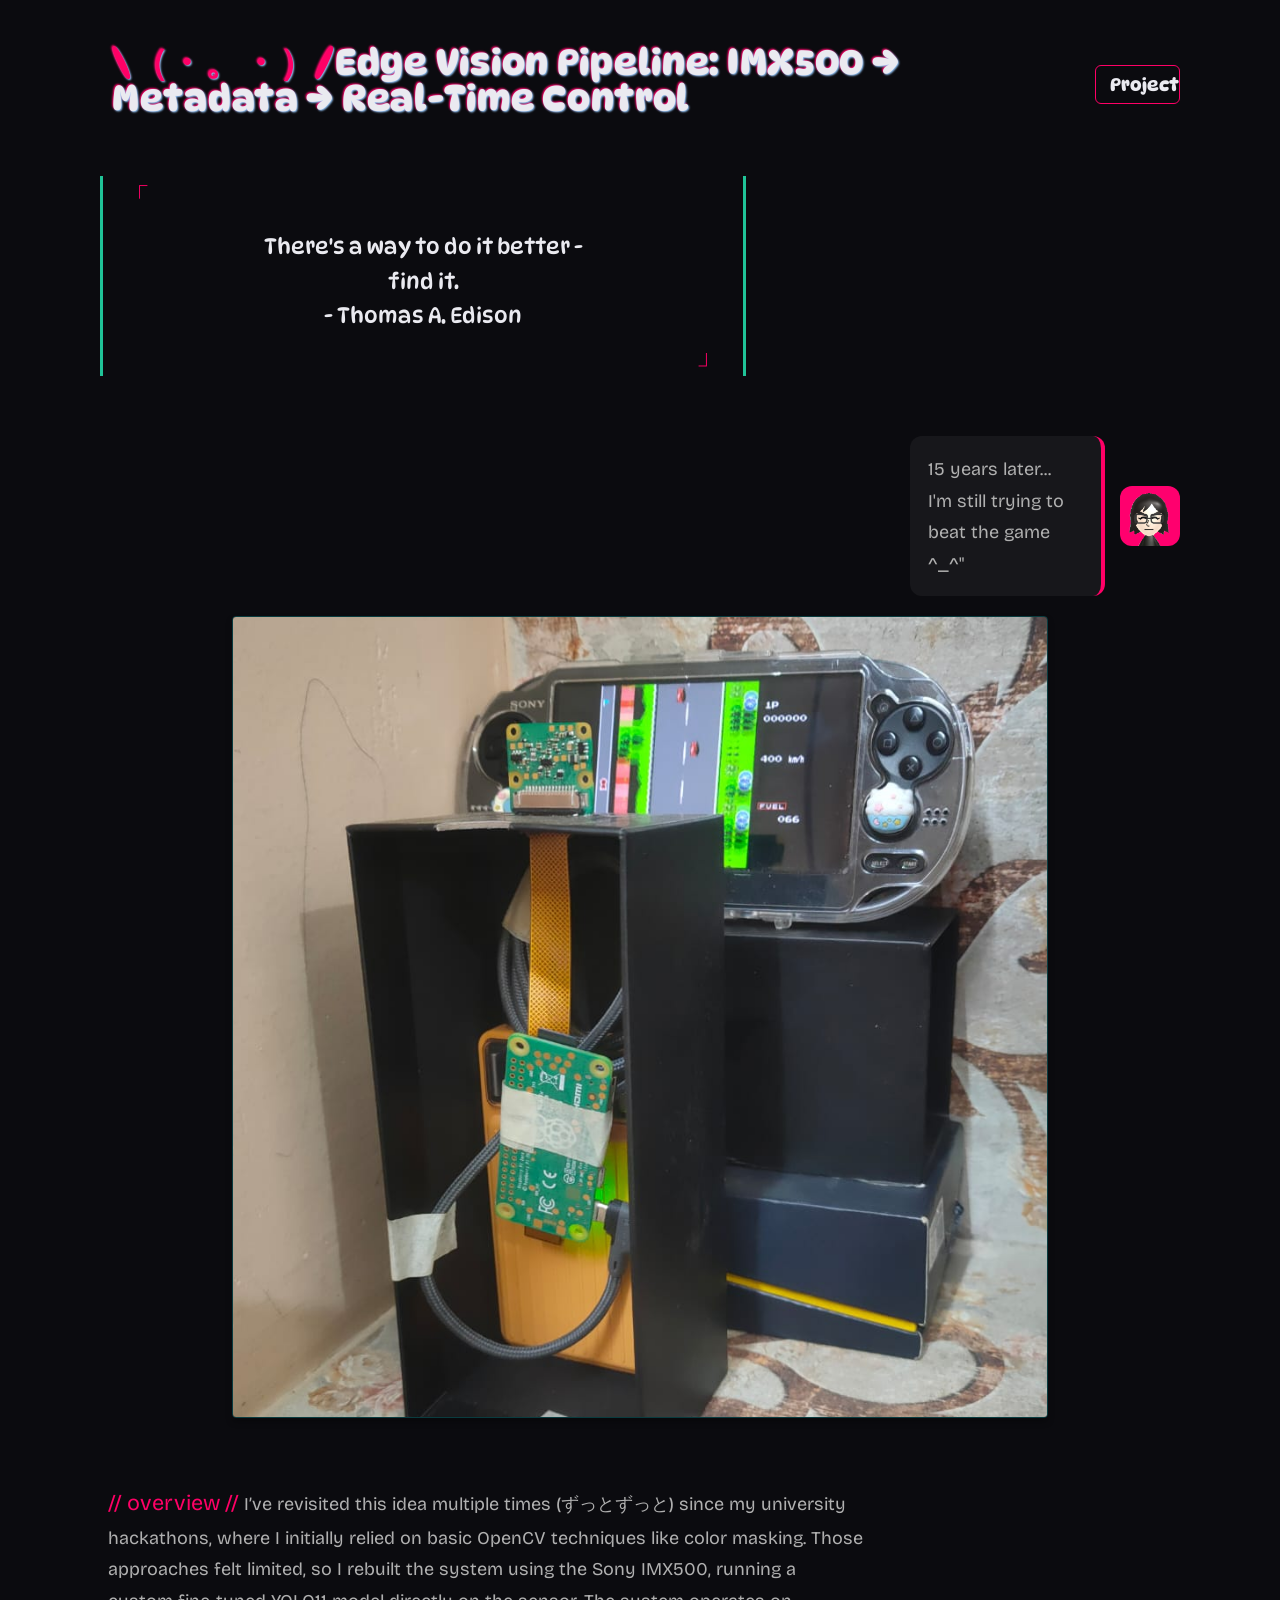
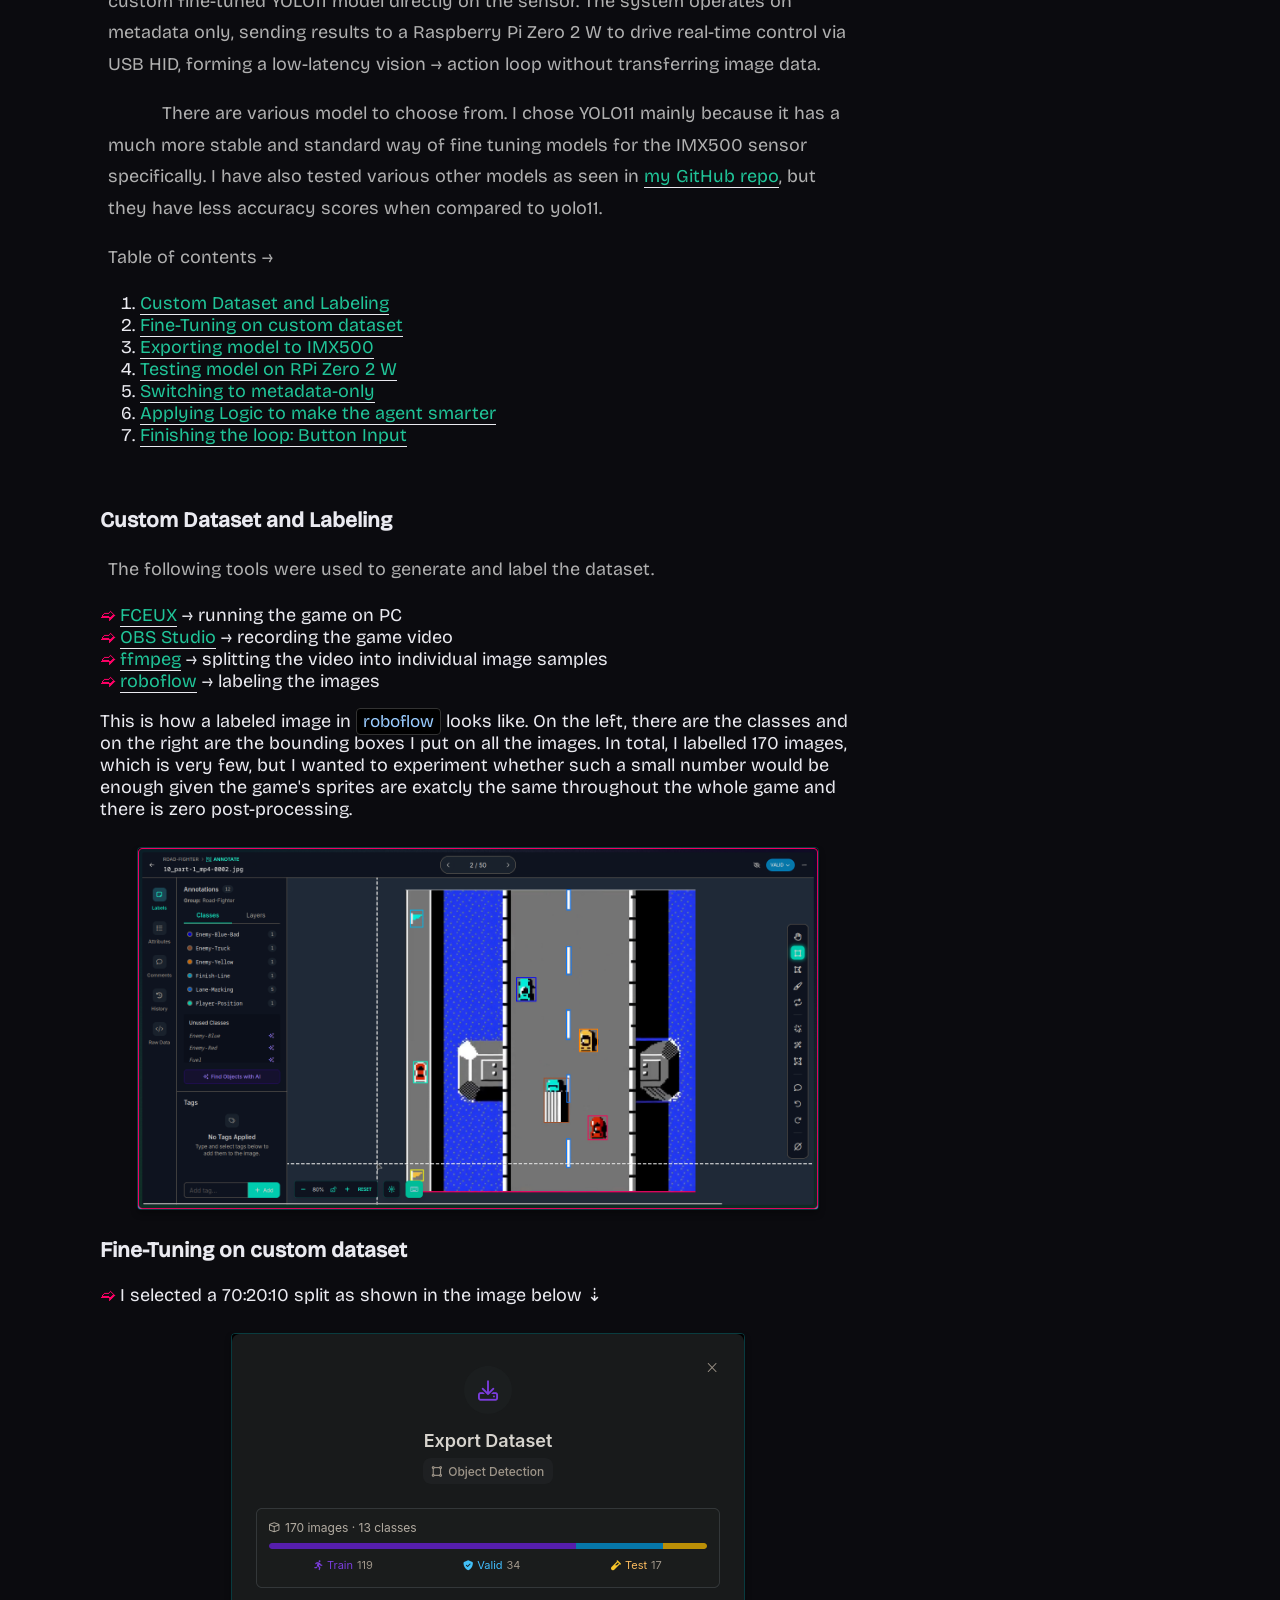
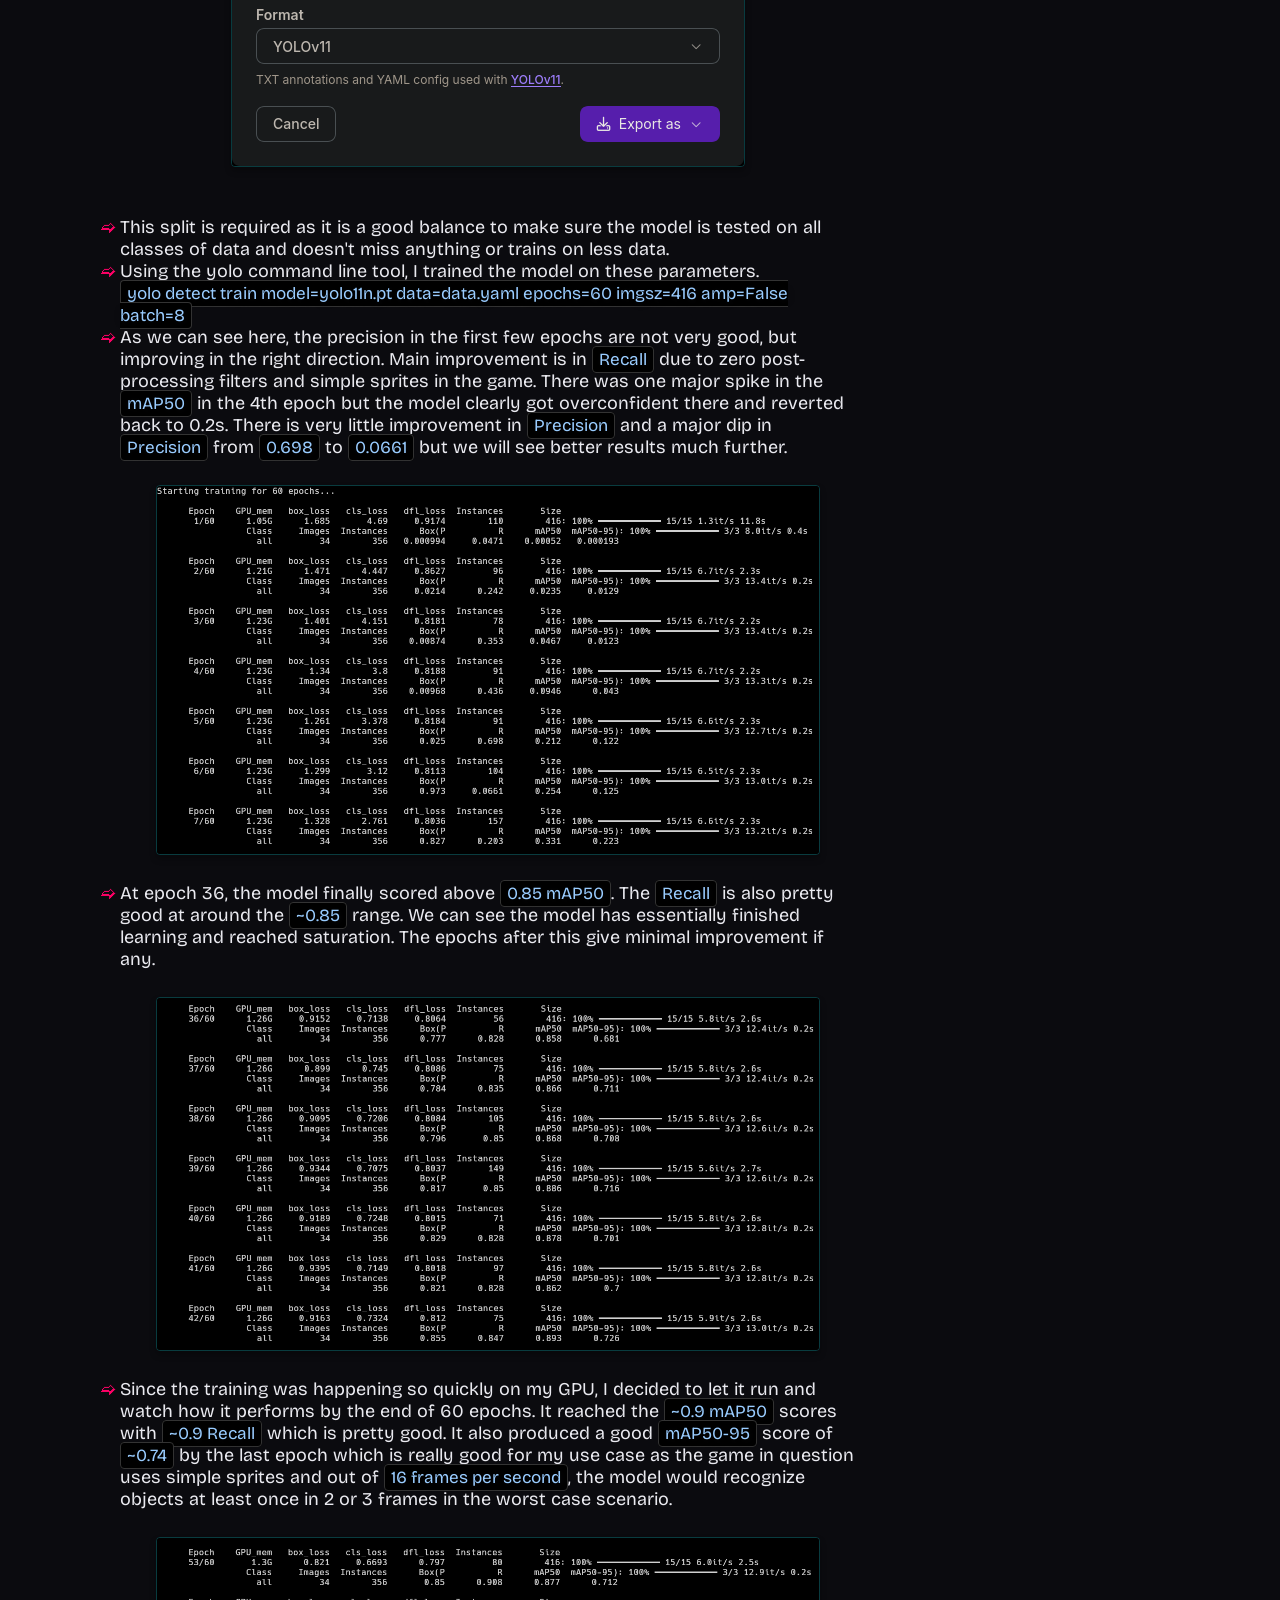
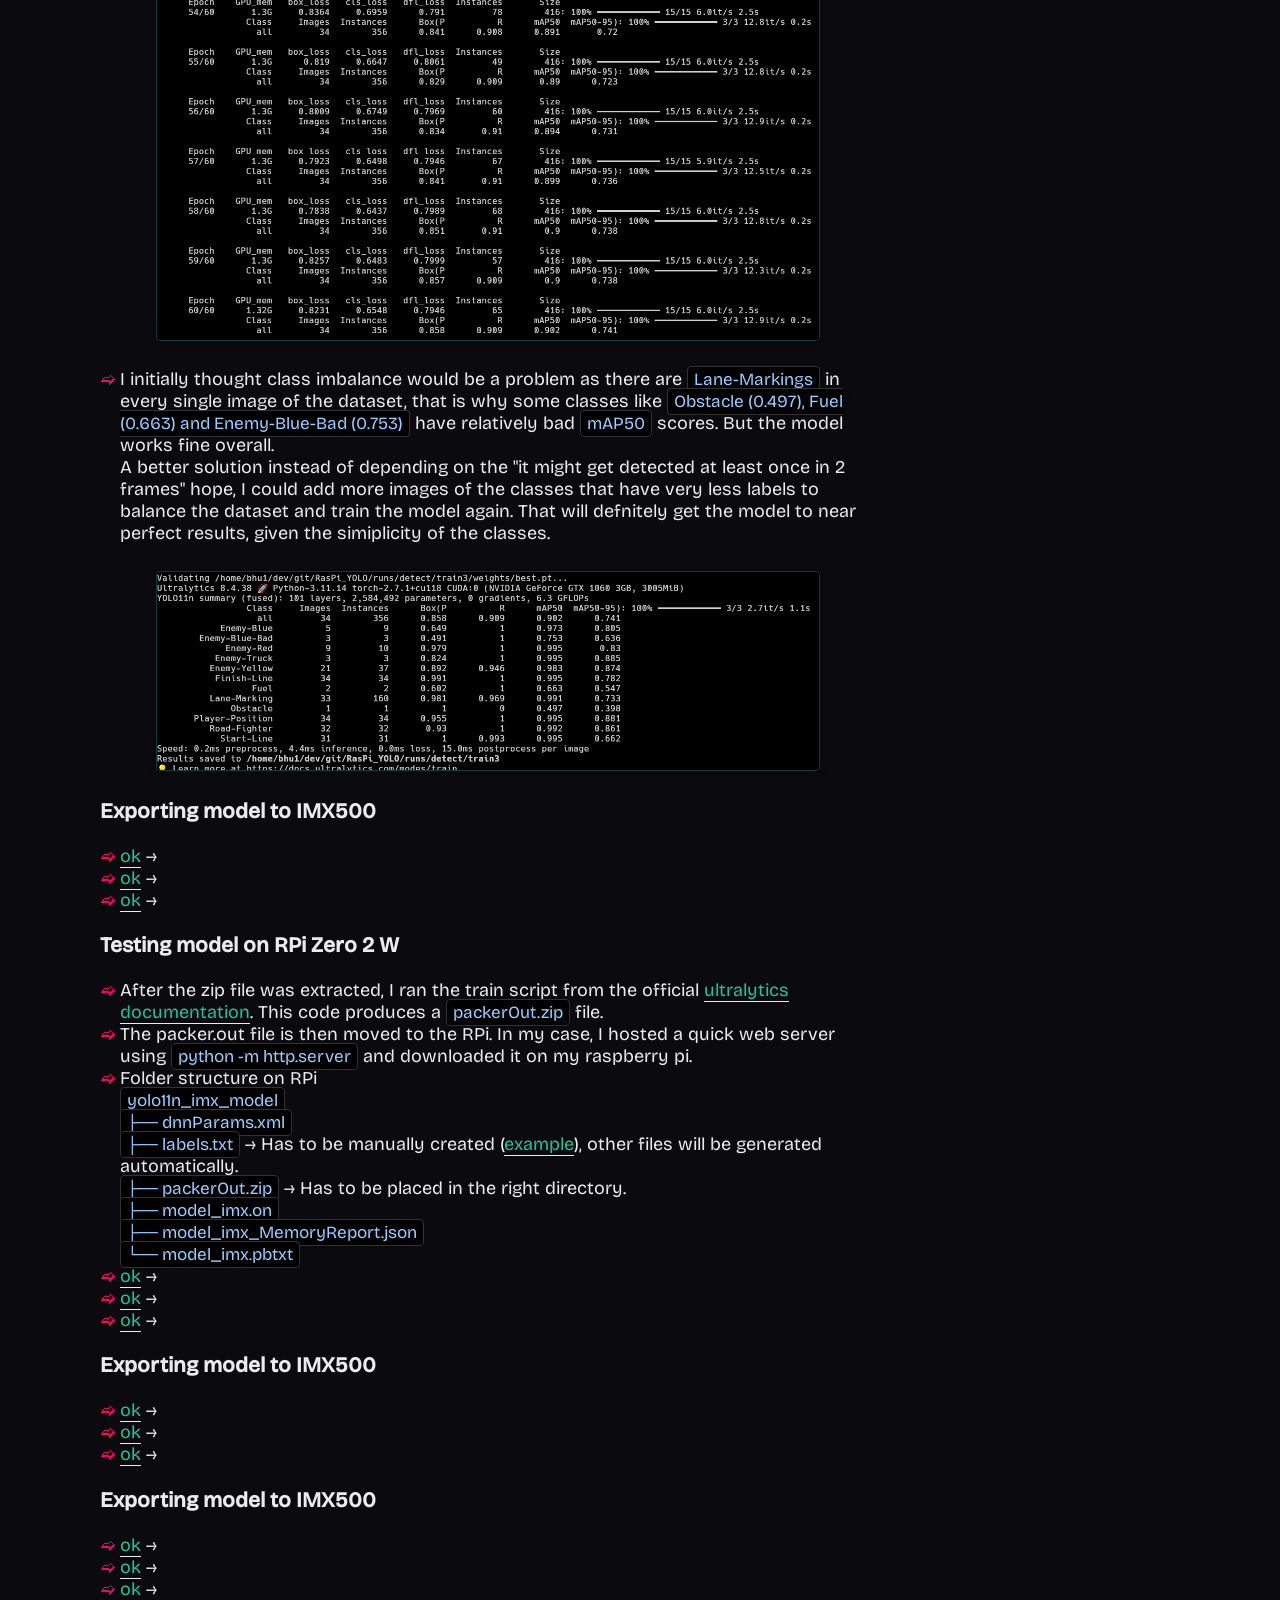
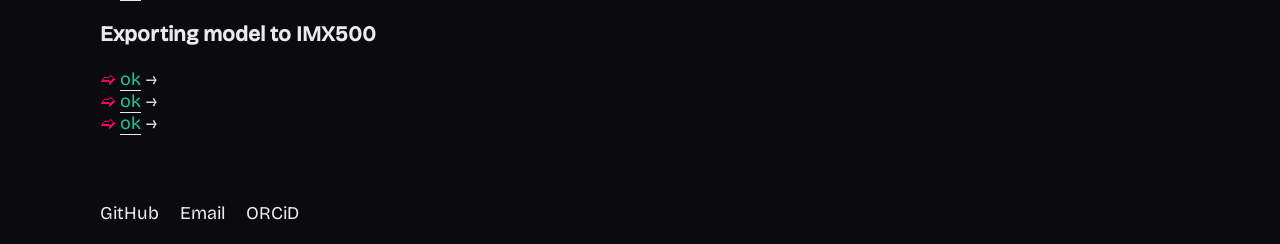
==== projects/edge_vision_pipeline_imx500_metadata_real_time_control/index.html @ d518f31d "worked on imx500 project documentation, will finish tomorrow" ====
<!DOCTYPE html>
<html lang="en">
<head>
  <meta charset="UTF-8">
  <title>bhu1</title>
  <meta name="viewport" content="width=device-width, initial-scale=1.0">

  <link rel="stylesheet" href="../../assets/styles/styles.css">
  <link rel="icon" href="../../favicon.ico">
</head>

<body>

  <div class="container">
    <div class="liquid-overlay"></div>
    <div class="top-bar">
      <h1 class="main-heading">Edge Vision Pipeline: IMX500 → Metadata → Real-Time Control</h1>
      <a href="../../projects.html" class="projects-btn back-btn">Projects</a>
    </div>

    <div class="project-intro">
      <blockquote class="haiku">
        There's a way to do it better -<br>
        find it.<br>
        - Thomas A. Edison
      </blockquote>
    </div>
    <div class="mii-chat"><img src="../../assets/images/avatar/mii-red-bg.png" class="chat-avatar" alt="Mii Chat"><div class="chat-bubble"><p>15 years later...<br>I'm still trying to beat the game ^_^"</p></div></div>
    <img class="doc" src="./1.png" alt="Edge Vision Pipeline: IMX500 → Metadata → Real-Time Control" class="project-image">
    <br>
    <p class="quick-summary">I’ve revisited this idea multiple times (ずっとずっと) since my university hackathons, where I initially relied on basic OpenCV techniques like color masking. Those approaches felt limited, so I rebuilt the system using the Sony IMX500, running a custom fine-tuned YOLO11 model directly on the sensor. The system operates on metadata only, sending results to a Raspberry Pi Zero 2 W to drive real-time control via USB HID, forming a low-latency vision → action loop without transferring image data.</p>
    <div class="project-details">
      <p>There are various model to choose from. I chose YOLO11 mainly because it has a much more stable and standard way of fine tuning models for the IMX500 sensor specifically. I have also tested various other models as seen in <a class="links2" href="https://github.com/bhu1-103/imx-500/blob/main/README.md">my GitHub repo</a>, but they have less accuracy scores when compared to yolo11.</p>
      <p>Table of contents →</p>
      <ol>
        <li><a class="links2" href="#section01">Custom Dataset and Labeling</a></li>
        <li><a class="links2" href="#section02">Fine-Tuning on custom dataset</a></li>
        <li><a class="links2" href="#section03">Exporting model to IMX500</a></li>
        <li><a class="links2" href="#section04">Testing model on RPi Zero 2 W</a></li>
        <li><a class="links2" href="#section05">Switching to metadata-only</a></li>
        <li><a class="links2" href="#section06">Applying Logic to make the agent smarter</a></li>
        <li><a class="links2" href="#section07">Finishing the loop: Button Input</a></li>
      </ol>
    <br>
    <section id="section01">
      <h3>Custom Dataset and Labeling</h3>
      <p>The following tools were used to generate and label the dataset.</p>
      <ul>
        <li><a class="links2" href="https://fceux.com/web/home.html">FCEUX</a> → running the game on PC</li>
        <li><a class="links2" href="https://github.com/obsproject/obs-studio">OBS Studio</a> → recording the game video</li>
        <li><a class="links2" href="https://ffmpeg.org">ffmpeg</a> → splitting the video into individual image samples</li>
        <li><a class="links2" href="https://app.roboflow.com/">roboflow</a> → labeling the images</li>
      </ul>
      This is how a labeled image in <code>roboflow</code> looks like. On the left, there are the classes and on the right are the bounding boxes I put on all the images. In total, I labelled 170 images, which is very few, but I wanted to experiment whether such a small number would be enough given the game's sprites are exatcly the same throughout the whole game and there is zero post-processing.
      <img class="doc" src="./7.png">
    </section>

    <section id="section02">
      <h3>Fine-Tuning on custom dataset</h3>
      <ul>
        <li>I selected a 70:20:10 split as shown in the image below ⇣<br>
          <img class="doc" src="./2.png"><br></li>
        <li>This split is required as it is a good balance to make sure the model is tested on all classes of data and doesn't miss anything or trains on less data.</li>
        <li>Using the yolo command line tool, I trained the model on these parameters.<br>
          <code>yolo detect train model=yolo11n.pt data=data.yaml epochs=60 imgsz=416 amp=False batch=8</code></li>
        <li>As we can see here, the precision in the first few epochs are not very good, but improving in the right direction. Main improvement is in <code>Recall</code> due to zero post-processing filters and simple sprites in the game. There was one major spike in the <code>mAP50</code> in the 4th epoch but the model clearly got overconfident there and reverted back to 0.2s. There is very little improvement in <code>Precision</code> and a major dip in <code>Precision</code> from <code>0.698</code> to <code>0.0661</code> but we will see better results much further.
          <img class="doc" src="./3.png"></li>
        <li>At epoch 36, the model finally scored above <code>0.85 mAP50</code>. The <code>Recall</code> is also pretty good at around the <code>~0.85</code> range. We can see the model has essentially finished learning and reached saturation. The epochs after this give minimal improvement if any.
          <img class="doc" src="./4.png"></li>
        <li>Since the training was happening so quickly on my GPU, I decided to let it run and watch how it performs by the end of 60 epochs. It reached the <code>~0.9 mAP50</code> scores with <code>~0.9 Recall</code> which is pretty good. It also produced a good <code>mAP50-95</code> score of <code>~0.74</code> by the last epoch which is really good for my use case as the game in question uses simple sprites and out of <code>16 frames per second</code>, the model would recognize objects at least once in 2 or 3 frames in the worst case scenario.
          <img class="doc" src="./5.png"></li>
        <li>I initially thought class imbalance would be a problem as there are <code>Lane-Markings</code> in every single image of the dataset, that is why some classes like <code>Obstacle (0.497), Fuel (0.663) and Enemy-Blue-Bad (0.753)</code> have relatively bad <code>mAP50</code> scores. But the model works fine overall.<br>
          A better solution instead of depending on the "it might get detected at least once in 2 frames" hope, I could add more images of the classes that have very less labels to balance the dataset and train the model again. That will defnitely get the model to near perfect results, given the simiplicity of the classes.
          <img class="doc" src="./6.png"></li>
      </ul>
    </section>

    <section id="section03">
      <h3>Exporting model to IMX500</h3>
      <ul>
        <li><a class="links2" href="">ok</a> → </li>
        <li><a class="links2" href="">ok</a> → </li>
        <li><a class="links2" href="">ok</a> → </li>
      </ul>
    </section>

    <section id="section04">
      <h3>Testing model on RPi Zero 2 W</h3>
      <ul>
        <li>After the zip file was extracted, I ran the train script from the official <a class="links2" href="https://docs.ultralytics.com/integrations/sony-imx500/#usage-examples">ultralytics documentation</a>. This code produces a <code>packerOut.zip</code> file.</li>
        <li>The packer.out file is then moved to the RPi. In my case, I hosted a quick web server using <code>python -m http.server</code> and downloaded it on my raspberry pi.</li>
        <li>Folder structure on RPi<br>
          <code>yolo11n_imx_model</code><br>
          <code>├── dnnParams.xml</code><br>
          <code>├── labels.txt</code> → Has to be manually created (<a class="links2" href="https://github.com/bhu1-103/imx-500/blob/main/models/game-agent-01/yolo11n_imx_model/labels.txt">example</a>), other files will be generated automatically.<br>
          <code>├── packerOut.zip</code> → Has to be placed in the right directory.<br>
          <code>├── model_imx.on</code><br>
          <code>├── model_imx_MemoryReport.json</code><br>
          <code>└── model_imx.pbtxt</code></code><br></li>
        <li><a class="links2" href="">ok</a> → </li>
        <li><a class="links2" href="">ok</a> → </li>
        <li><a class="links2" href="">ok</a> → </li>
      </ul>
    </section>

    <section id="section05">
      <h3>Exporting model to IMX500</h3>
      <ul>
        <li><a class="links2" href="">ok</a> → </li>
        <li><a class="links2" href="">ok</a> → </li>
        <li><a class="links2" href="">ok</a> → </li>
      </ul>
    </section>

    <section id="section06">
      <h3>Exporting model to IMX500</h3>
      <ul>
        <li><a class="links2" href="">ok</a> → </li>
        <li><a class="links2" href="">ok</a> → </li>
        <li><a class="links2" href="">ok</a> → </li>
      </ul>
    </section>

    <section id="section07">
      <h3>Exporting model to IMX500</h3>
      <ul>
        <li><a class="links2" href="">ok</a> → </li>
        <li><a class="links2" href="">ok</a> → </li>
        <li><a class="links2" href="">ok</a> → </li>
      </ul>
    </section>

    </div>
    <br>
    <div class="links">
      <a href="https://github.com/bhu1-103">GitHub</a>
      <a href="mailto:103.bhuvan@gmail.com">Email</a>
      <a href="https://orcid.org/0009-0005-8233-1317">ORCiD</a>
    </div>

  </div>

  <script src="../../assets/scripts/liquid-overlay.js"></script>

</body>
</html>
---- assets/styles/styles.css ----
:root {
  --bg: #0b0b0f;
  --bg-code: #000000;
  --text: #eaeaf0;
  --muted: #b0b0b0;
  --accent: #ff0066;
  --balance: #20C498;
  --counter: #99ccff;
  --refresh: #DDEE22;
  --cursor-normal: url('../cursors/cursor-normal.png') 16 4, auto;
  --cursor-click: url('../cursors/cursor-click.png') 16 5, pointer;
}

html {
  font-size: 18px;
  scroll-behavior: smooth;
}

@font-face {
  font-family: 'Bricolage';
  src: url('../fonts/Bricolage_Grotesque/BricolageGrotesque-Regular.ttf');
  font-weight: 400;
  font-display: swap;
}

@font-face {
  font-family: 'Bricolage';
  src: url('../fonts/Bricolage_Grotesque/BricolageGrotesque-Medium.ttf');
  font-weight: 500;
  font-display: swap;
}

@font-face {
  font-family: 'DynaPuff';
  src: url('../fonts/DynaPuff/DynaPuff-Regular.ttf');
  font-weight: 400;
  font-display: swap;
}

@font-face {
  font-family: 'DynaPuff';
  src: url('../fonts/DynaPuff/DynaPuff-SemiBold.ttf');
  font-weight: 600;
  font-display: swap;
}

@font-face {
  font-family: 'Silkscreen';
  src: url('../fonts/Silkscreen/Silkscreen-Regular.ttf');
  font-weight: 400;
  font-display: swap;
}

@font-face {
  font-family: 'Silkscreen';
  src: url('../fonts/Silkscreen/Silkscreen-Bold.ttf');
  font-weight: 700;
  font-display: swap;
}

body {
  margin: 0;
  font-family: 'Bricolage', system-ui, sans-serif;
  background: var(--bg);
  color: var(--text);
  cursor: var(--cursor-normal);
}

h1, h2 {
  font-family: 'Silkscreen', system-ui, sans-serif;
}

.projects-btn,
.main-heading-homepage,
.main-heading {
  font-family: 'DynaPuff', system-ui, sans-serif;
}

.container {
  max-width: 100%;
  margin: 0 auto;
  padding: 20px;
}

@media (min-width: 601px) {
  .container {
    padding: 20px 100px;
  }
}

.avatar-homepage {
  width: 168px;
  border-radius: 20px;
  margin-bottom: 20px;
  display: block;
}

.avatar {
  width: 64px;
  border-radius: 20px;
  margin-bottom: 20px;
  border-color: var(--counter);
  display: block;
}

.avatar:hover {
  animation: floaty 1s ease-in-out infinite;
  cursor: var(--cursor-click);
}

.back-btn {
  margin-top: 40px;
  border-color: var(--balance);
}

.back-btn:before {
  background: var(--balance);
}

.top-bar {
  display: flex;
  align-items: center;
  justify-content: space-between;
  margin-bottom: 40px;
}

.project-preview {
  display: flex;
  align-items: center;
  justify-content: space-between;
  gap: 20px;
  align-items: center;
  max-height: 0;
  overflow: hidden;
  opacity: 0;
  transition: max-height 0.3s ease, opacity 0.25s ease;
  cursor: var(--cursor-click);

}

.project-preview p {
  flex: 1;
  margin: 0;
  min-width: 0;
  padding: 0 12px;
}

.project-preview img {
  flex: 0 0 350px;
  width: 350px;
  height: auto;
  max-width: 350px;
  object-fit: contain;
  padding: 0 12px;
}

.project-text {
  text-indent: 1em;
}

.project.active .project-preview {
  max-height: 2000px;
  opacity: 1;
  margin-top: 10px;
}

.project:hover {
  border-left: 4px solid var(--balance);
  background: rgba(32,196,152,0.05);
}

p {
  color: var(--muted);
  line-height: 1.75;
  max-width: none;
  margin-bottom: 16px;
  padding-left: 8px;
  padding-right: 8px;
}

.project-preview .projects-btn {
  border-color: var(--accent);
  color: var(--counter);
  transition: color 0.4s cubic-bezier(0.48, -0.6, 0.32, 1.6);
}

.project-preview .projects-btn:hover {
  border-color: var(--accent);
  color: var(--balance);
}

.links {
  margin-top: 28px;
  clear: both;
}

.links a {
  margin-right: 16px;
  text-decoration: none;
  color: var(--text);
  border-top: 1px solid transparent;
  border-bottom: 1px solid transparent;
  transition: all 0.2s ease-in-out;
}

.links a:hover {
  color: #fff;
  text-shadow: 
    1px 1px 6px var(--accent),
    -1px -1px 6px var(--counter);
    animation: glowyBorder 2s ease-in-out infinite;
  cursor: var(--cursor-click);
}

.links2 {
  text-decoration: none;
  color: var(--balance);
  border-top: 1px solid transparent;
  border-bottom: 1px solid var(--text);
  animation: links2underline 4s ease-in-out infinite;
}

@keyframes links2underline {
  0%,100% {
    border-bottom-color: var(--refresh);
    text-shadow: 0 0 0px transparent;
  }
  50% {
    border-bottom-color: var(--counter);
    text-shadow: 0 0 0px transparent;
  }
}

.links2:hover {
  color: #fff;
  text-shadow: 
    1px 1px 6px var(--accent),
    -1px -1px 6px var(--counter);
  cursor: var(--cursor-click);
}

@keyframes glowyBorder {
  0%, 100% {
    border-top-color: var(--accent);
    border-bottom-color: var(--counter);
  }
  50% {
    border-top-color: var(--counter);
    border-bottom-color: var(--accent);
  }
}

.content {
  margin-top: 10px;
}

.main-heading-homepage,
.main-heading {
  font-size: 2rem;
  font-weight: 700;
  margin-bottom: 20px;
  display: inline-block;
  line-height: 1;
  letter-spacing: 0.02em;
  text-shadow: 
    1px 1px 2px var(--counter),
    -1px -1px 2px var(--accent);
  padding-left: 12px;
}

.main-heading-homepage:before {
  content: "\\（・。・）/\A";
  font-weight: 700;
  white-space: pre;
  color: var(--accent);
  display: block;
  padding-left: 8px;
}
.main-heading:before {
  content: "\\（・。・）/\A";
  font-weight: 700;
  white-space: pre;
  color: var(--accent);
  display: inline-block;
}

.main-heading-homepage:hover,
.main-heading:hover {
  text-shadow: 
    1px 1px 2px var(--accent),
    -1px -1px 5px var(--balance);
  cursor: var(--cursor-click);
}

/* I love this */
@keyframes flap {
  0%, 100% {
    content: "\\（＾。＾）/\A";
  }
  50% {
    content: "/（＾。＾）\\\A";
  }
}

.main-heading-homepage:hover:before,
.main-heading:hover:before {
  animation: flap 0.2s ease-in-out infinite, floaty 0.4s ease-in-out infinite;
  color: #f39;
  filter: drop-shadow(0 0 4px var(--accent));
  cursor: var(--cursor-click);
}

@keyframes floaty {
  0%, 100% {transform: translateY(0) scale(1); }
  50% {transform: translateY(-2px) scale(1.05); }
}

/* Finalize this later*/
.projects-btn {
  position: relative;
  display: inline-block;
  text-indent: 0px;
  padding: 8px 14px;
  margin-left: 20px;
  color: var(--text);
  margin-top: 12px;
  text-decoration: none;
  font-weight: 800;
  border: 1px solid var(--accent);
  border-radius: 6px;
  overflow: hidden;
  z-index: 0;
}

.projects-btn:before {
  content: "";
  position: absolute;
  left: 0;
  bottom: 0;
  width: 200%;
  height: 0%;
  background: var(--accent);
  transition: height 0.5s ease;
  z-index: -1;
  border-top-left-radius: 40% 20%;
  border-top-right-radius: 40% 20%;
}

.projects-btn:hover:before {
  height: 100%;
  animation: wave 1s linear infinite;
}

.projects-btn:hover {
  color: #000;
  cursor: var(--cursor-click);
}

/* this is insane, can't believe i am finally gonna write some js*/

.liquid-overlay {
  position: fixed;
  left: 0;
  bottom: 0;
  width: 100%;
  height: 100%;
  background: var(--accent);
  z-index: 9999;
  pointer-events: none;
  animation: drain 1s forwards;
}

@keyframes liquidFill {
  0%   { height: 0%; }
  100%  { height: 100%; }
}

@keyframes liquidDrain {
  0%   { height: 100%; }
  100%  { height: 0%; }
}

@keyframes wave {
  0% {transform: translateX(0);}
  100% {transform: translateX(-50%)}
}

.liquid-overlay.fill { animation: liquidFill 0.4s cubic-bezier(0.22,1,0.36,1) forwards;}
.liquid-overlay.drain { animation: liquidDrain 0.4s cubic-bezier(0.22,1,0.36,1) forwards;}

/* I love this too */
h2:before {
  content: "「";
  color: var(--accent);
  display: inline-block;
  font-size: 2.0rem;
  font-weight: 700;
  margin-right: 8px;
  opacity: 0.75;
  transform: translateY(-4px);
  flex-shrink: 0;
}

h2:after {
  content: "」";
  color: var(--accent);
  display: inline-block;
  font-size: 2.0rem;
  font-weight: 700;
  margin-left: 8px;
  opacity: 0.75;
  transform: translateY(4px);
  flex-shrink: 0;
}

.container h2 {
  display: flex;
  align-items: center;
  justify-content: flex-start;
  font-size: 1.1rem;
  padding: 15px;
  border-left: 2px solid transparent;
  transition: all 0.3s cubic-bezier(0.175, 0.885, 0.32, 1.275);
}

.container h2:hover {
  border-left: 4px solid var(--balance);
  padding-left: 25px;
  background: rgba(32, 196, 152, 0.05);
  color: #fff;
  transform: scale(1.02);
}

.project-header {
  cursor: var(--cursor-click);
}

.project-header:hover {
  cursor: var(--cursor-click);
}

@keyframes font-color-h2 {
  0%,100% {color: var(--accent);}
  25% {color: var(--balance);}
  50% {color: var(--counter);}
}

.container h2:hover:before {
  transform: translateY(-3px) translateX(-4px);
  opacity: 1;
  animation: floaty 1s ease-in-out infinite, font-color-h2 1s ease-in-out infinite;
}

.container h2:hover:after {
  transform: translateY(3px) translateX(4px);
  opacity: 1;
  animation: floaty 1s ease-in-out infinite, font-color-h2 1s ease-in-out infinite;
}

.quick-summary {
  font-size: 1rem;
  width: 70%;
}

.quick-summary:before {
  color: var(--accent);
  font-size: 1.2rem;
  content: "// overview // "
}

.project-details > p:first-of-type {
  text-indent: 3em;
}

.project-details {
  width: 70%;
}

.haiku {
  font-family: 'DynaPuff', system-ui, sans-serif;
  font-style: ; /*change*/
  font-size: 1.2rem;
  color: var(--text);
  line-height: 1.6;
  text-align: center;
  padding-left: 20px;
  padding-right: 20px;
  position: relative;
  border-left: 3px solid var(--balance);
  border-right: 3px solid var(--balance);
  margin: 40px 0;
  max-width: 600px;
}

.haiku:before {
  content: "「";
  white-space: pre;
  color: var(--accent);
  display: block;
  text-align: left;
  font-size: 1.5rem;
  margin-bottom: 10px;
}

.haiku:after {
  content: "」";
  color: var(--accent);
  display: block;
  text-align: right;
  font-size: 1.5rem;
}

.mii-chat {
  display: flex;
  flex-direction: row-reverse;
  align-items: center;
  justify-content: flex-start;
  gap: 15px;
  float: right;
  width: 25%;
  clear: right;
  margin: 20px 0;
  background: none;
}
.mii-chat .chat-avatar {
  width: 60px;
  margin-bottom: 0;
  border-radius: 12px;
  border-color: var(--counter);
}

.chat-bubble {
  background: rgba(255, 255, 255, 0.05);
  padding: 0 10px;
  border-radius: 12px;
  border-right: 4px solid var(--accent);
  max-width: 100%;
  margin-left: 0;
}

.project-image {
  width: 70%;
}

code {
  background-color: var(--bg-code);
  color: var(--counter);
  padding: 2px 6px;
  border-radius: 4px;
  font-family: 'Bricolage', monospace;
  font-size: 0.95em;
  border: 1px solid #333;
  text-shadow: 1px 1px 6px var(--bg);
}

ul li::marker {
  content: "🢩 ";
  color: var(--accent);
  font-size: 0.9rem;
}

ul {
  padding-left: 20px;
}

img.doc {
  max-width: 90%;
  height: auto;
  max-height: 800px;
  display: block;
  margin: 1.5rem auto;
  border-radius: 4px;
  border: 1px solid rgba(0, 255, 255, 0.2);
  box-shadow: 0 4px 6px rgba(0, 0, 0, 0.3);
}

@media (max-width: 600px) {
  .container {
    padding: 15px;
  }
  .project-preview {
    flex-direction: column;
    margin-left: 0;
  }
  .project-preview p {
    width: 95%;
  }
  .project-preview img {
    flex: none;
    width: 90%;
    max-width: none;
    height: auto;
  }
  html {
    font-size: 16px;
  }
  p {
    max-width: 100%;
    line-height: 1.8;
  }
  .projects-btn {
  }
  .main-heading,
  .main-heading-homepage {
    font-size: 1.3rem;
    padding-left: 0;
  }
  .links {
    display: flex;
    justify-content: center;
    gap: 36px;
    flex-wrap: wrap;
  }
  .quick-summary,
  .project-image,
  .project-details {
    width: 100%;
    max-width: 100%;
    margin-left: 0px;
    margin-right: 0px;
  }
  .quick-summary {
    font-size: 1.1rem;
  }
  .mii-chat {
    float: none;
    width: 100%;
    margin: 30px 0;
  }
  .mii-chat .chat-avatar {
    width: 40px;
    margin-bottom: 0;
    border-radius: 8px;
    border-color: var(--counter);
  }
  .chat-bubble {
    background: rgba(255, 255, 255, 0.05);
    padding: 0 8px;
    border-radius: 8px;
    border-right: 4px solid var(--accent);
    max-width: 100%;
    margin-left: 0;
  }
  .chat-bubble p {
    margin: 2;
    line-height: 1.3;
    font-size: 0.95rem;
  }
  .links2 {
  }
  .links2:active {
    color: #fff;
    text-shadow: 
      1px 1px 6px var(--accent),
      -1px -1px 6px var(--counter);
  }
  .container h2:hover {
    transform: scale(1.075);
  }
}
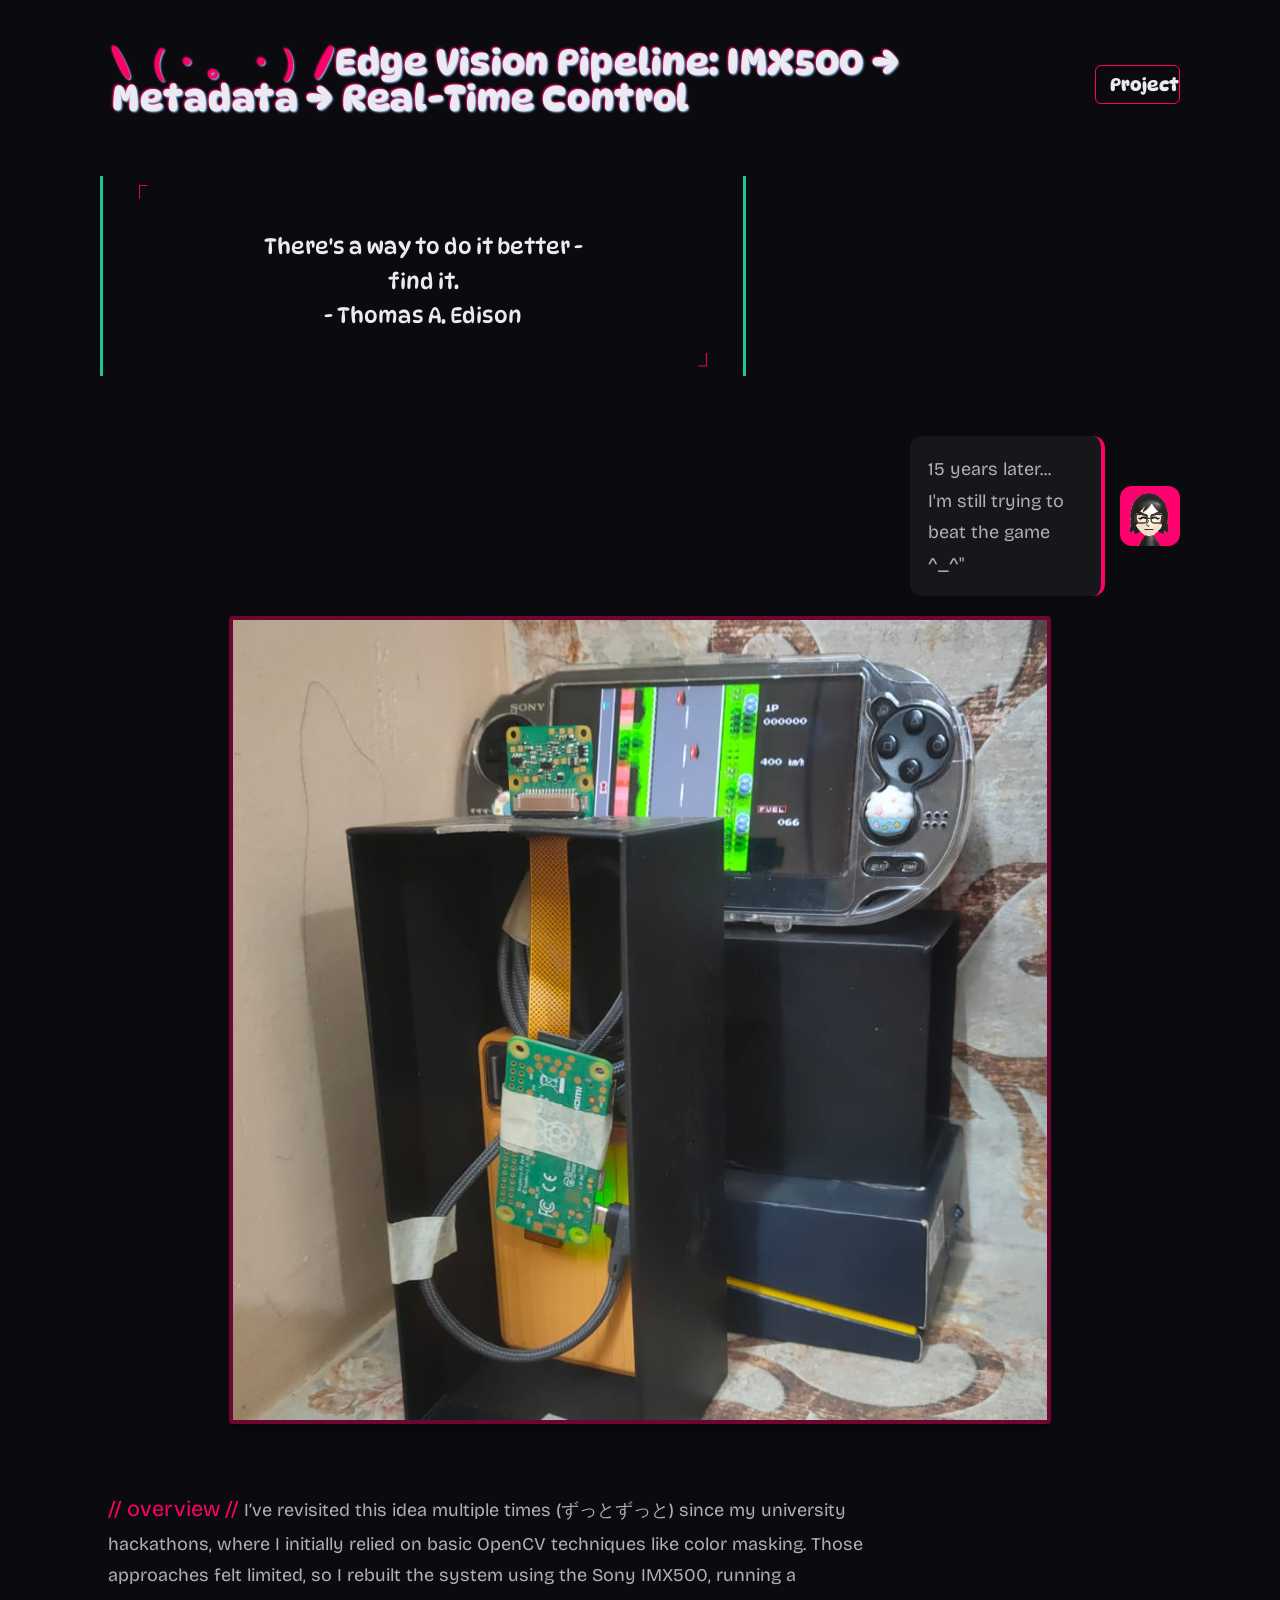
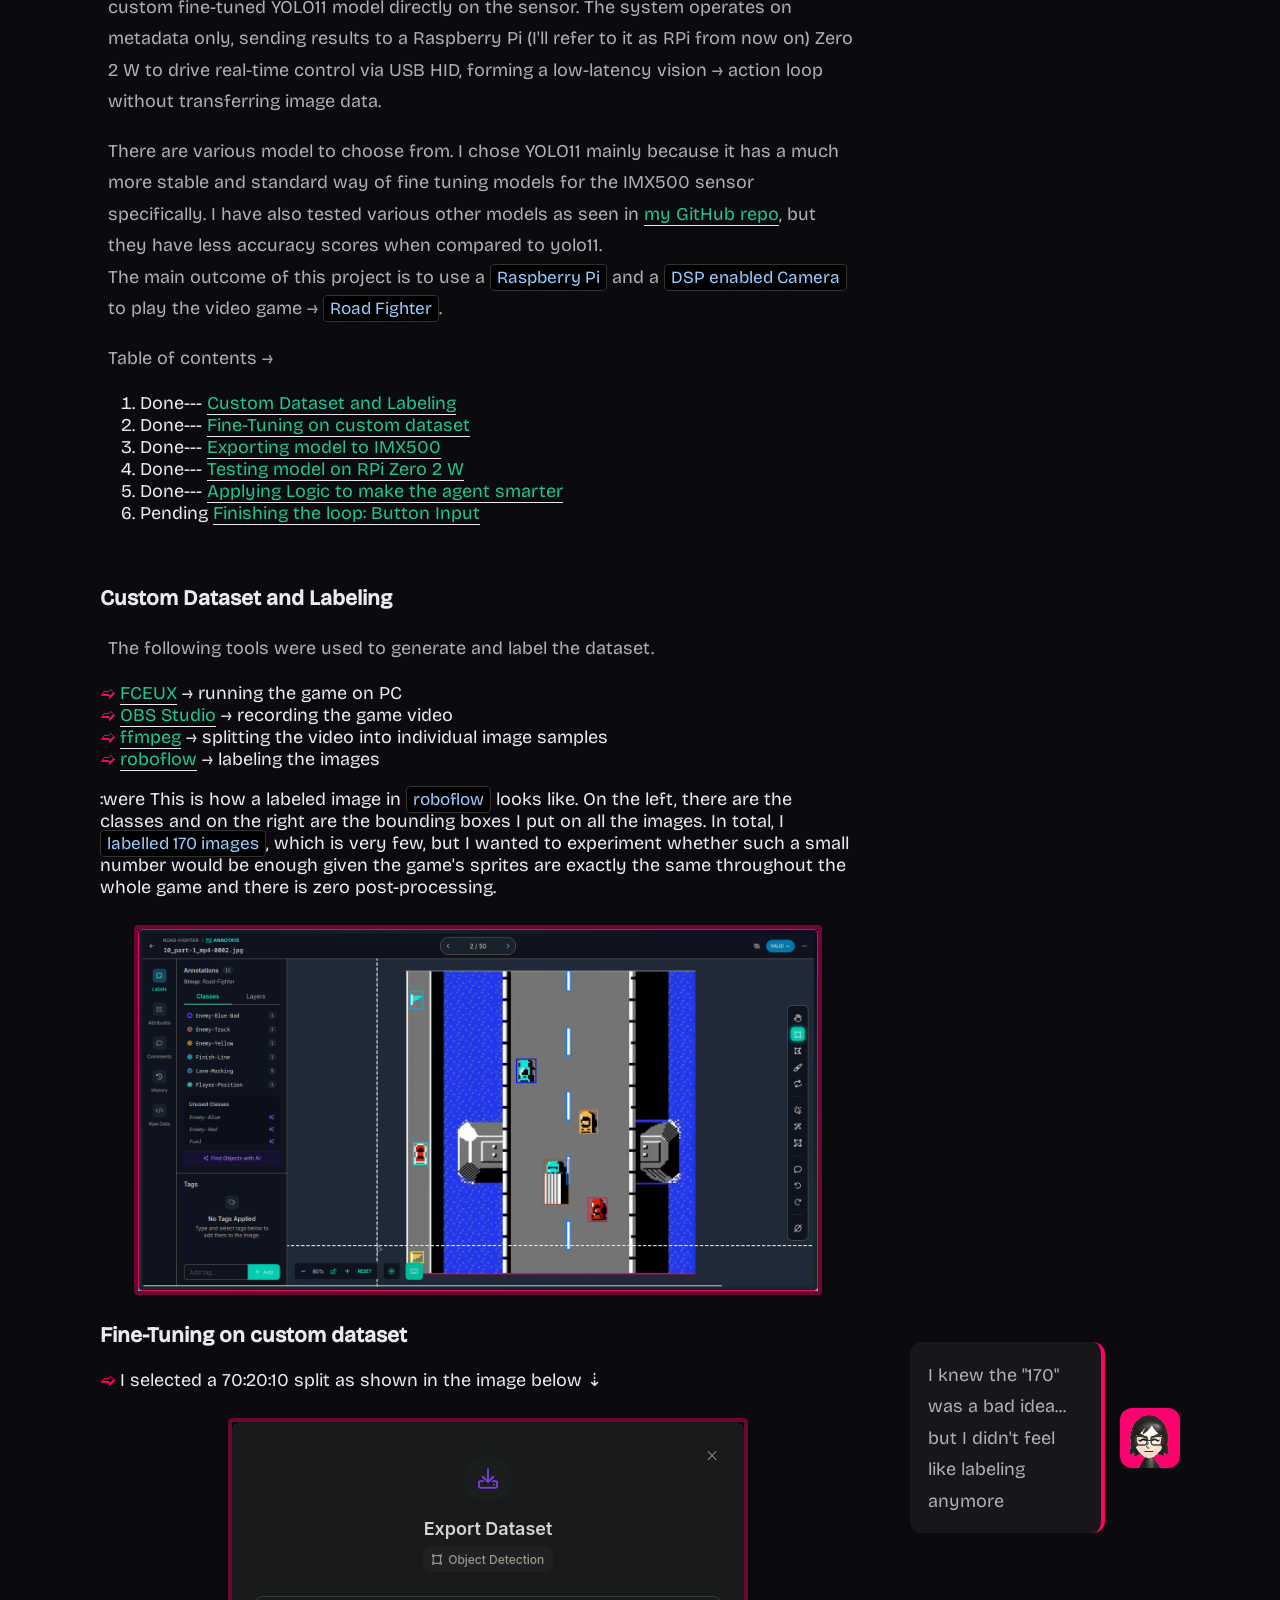
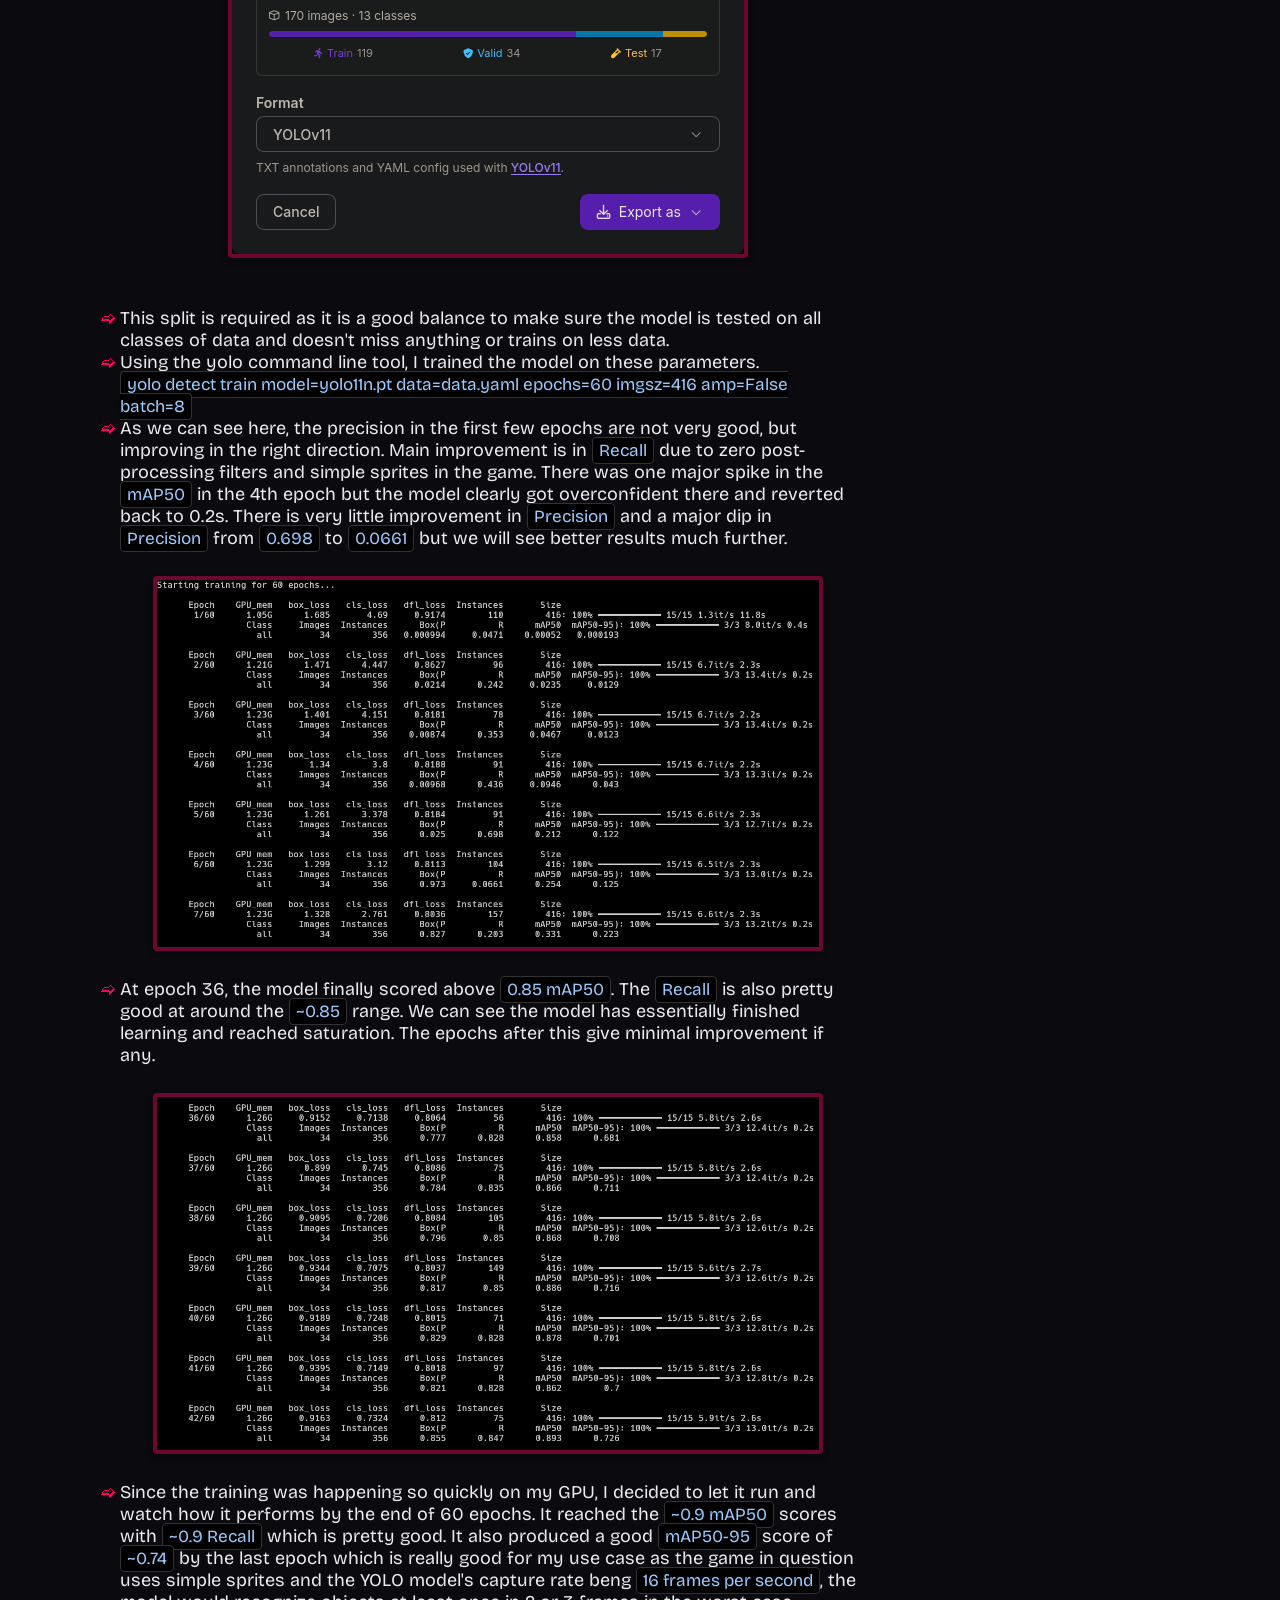
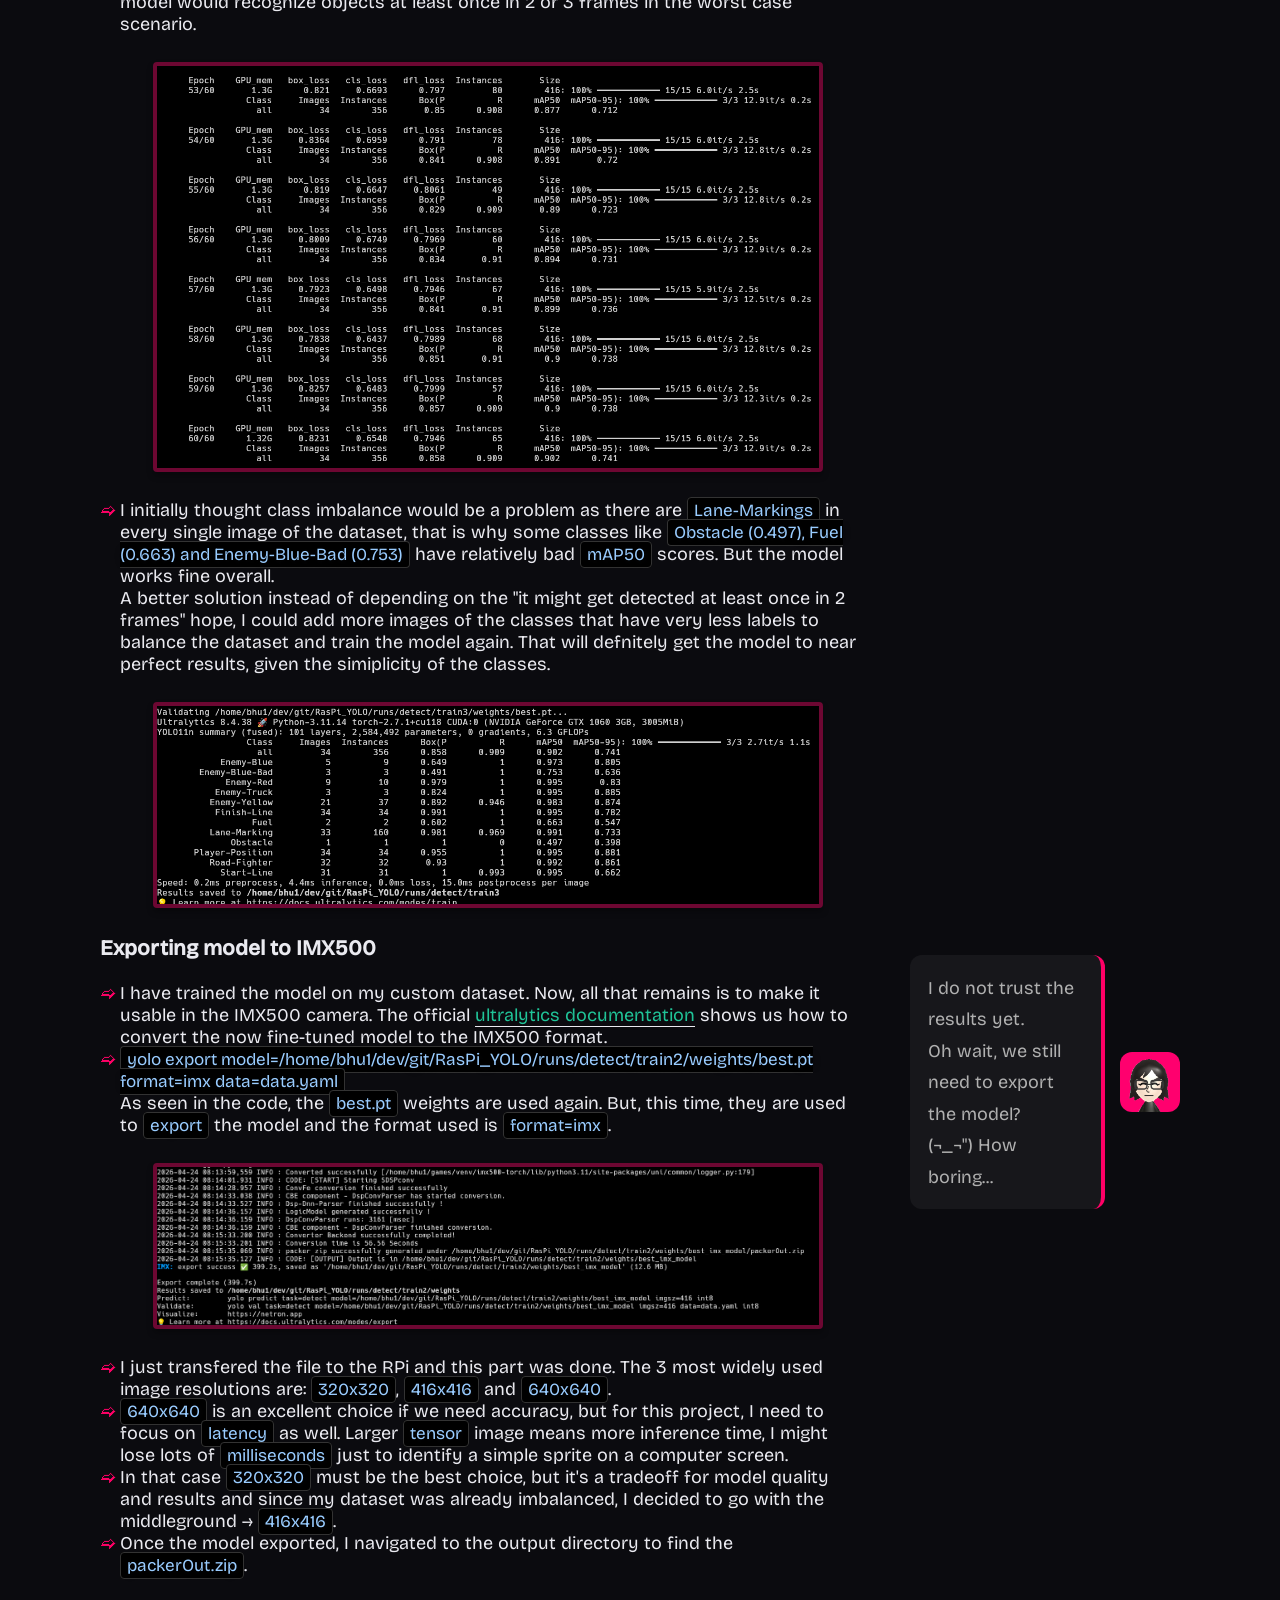
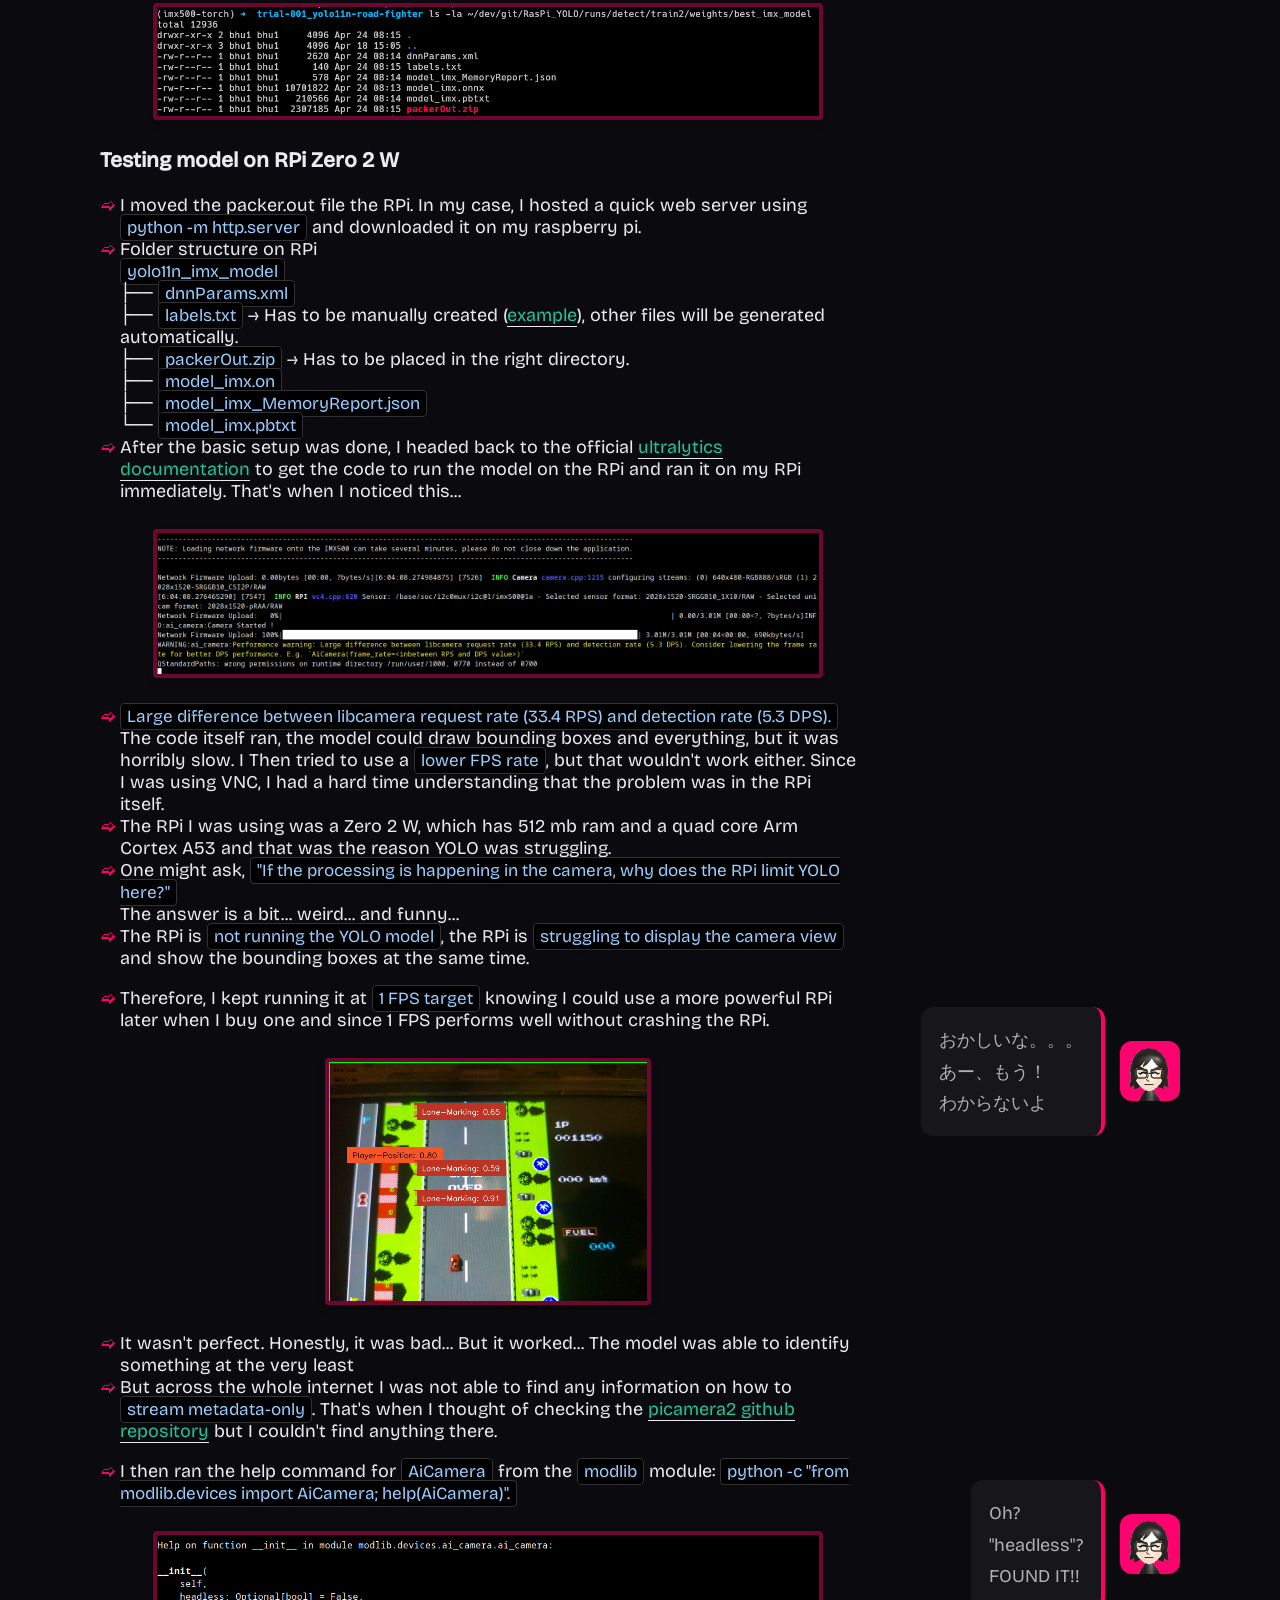
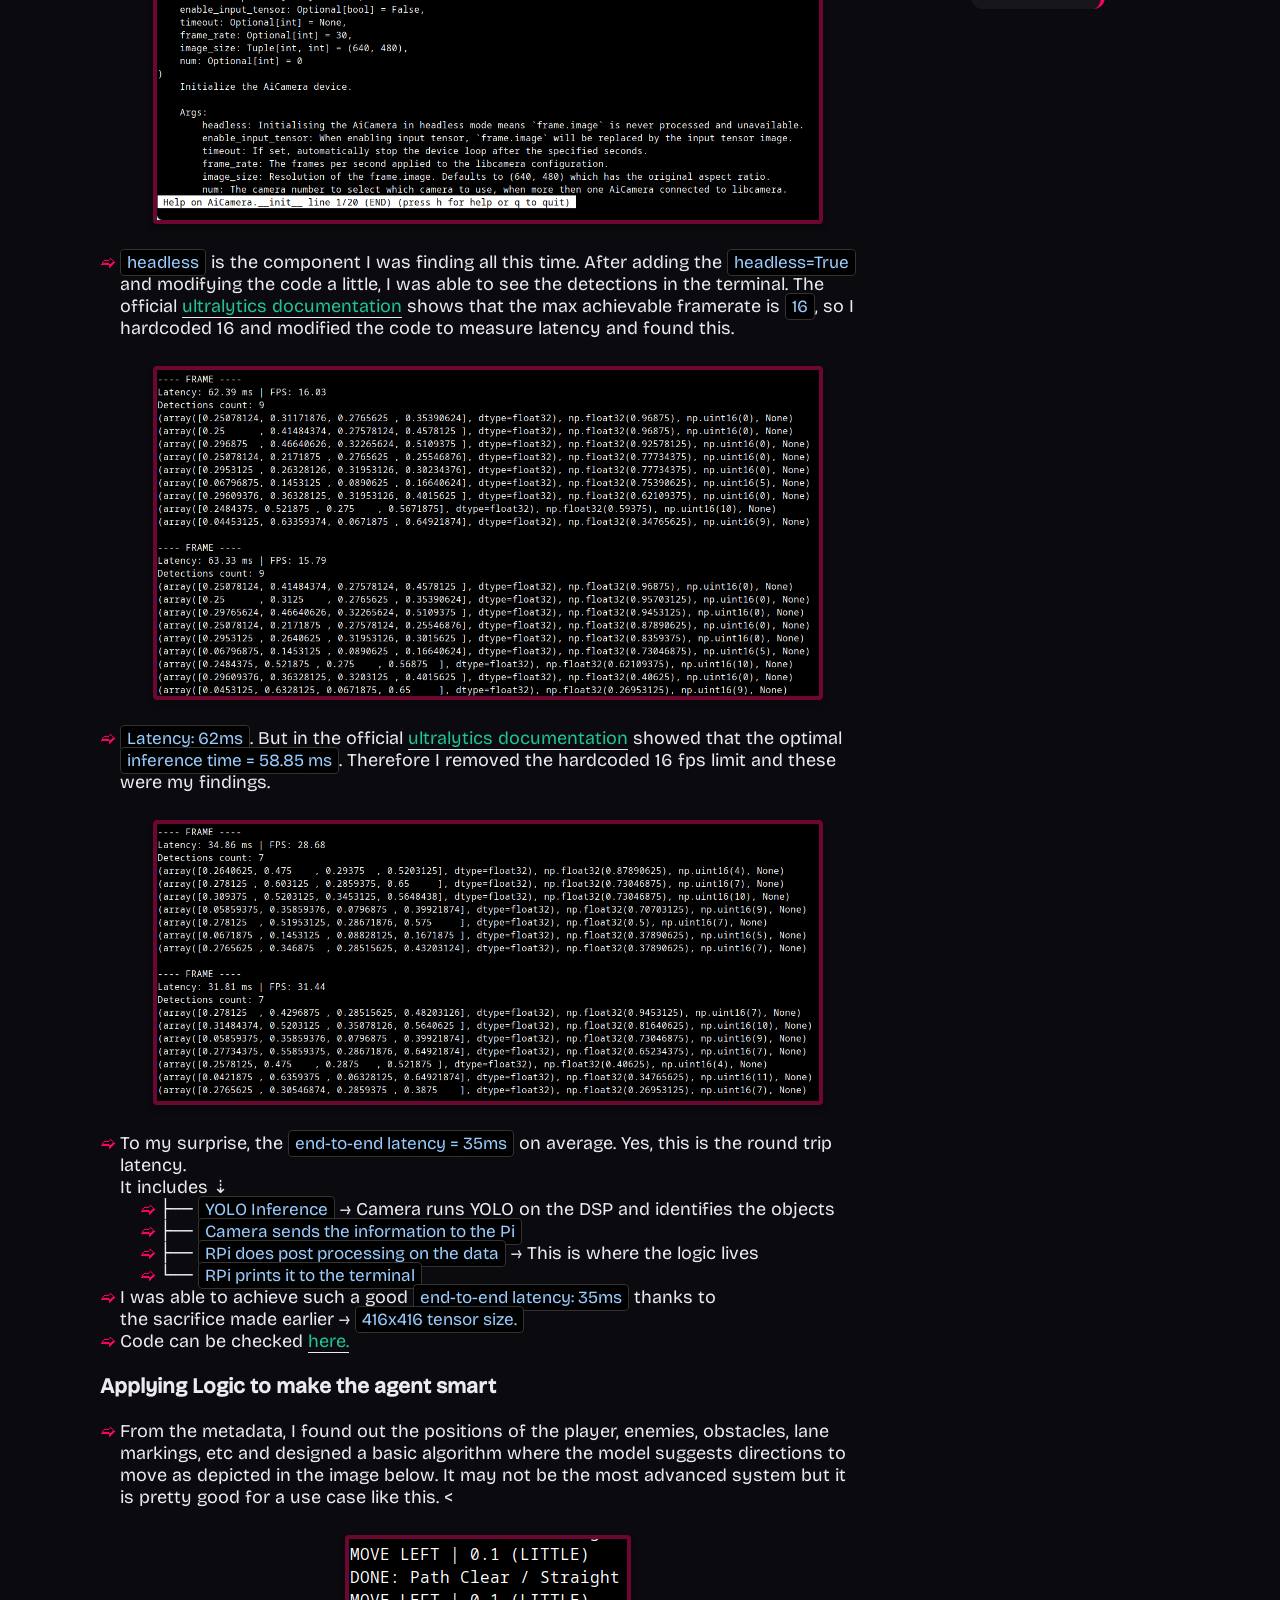
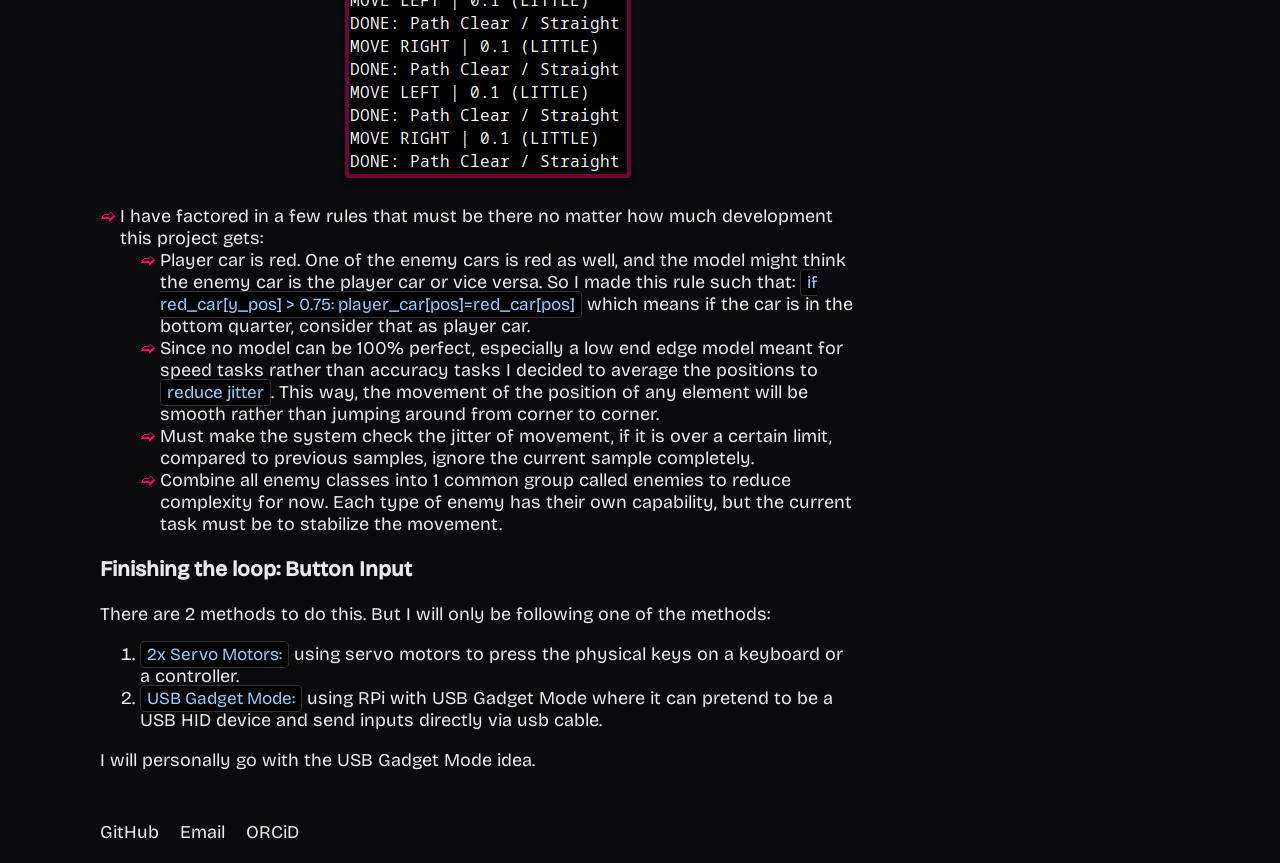
==== commit 7c61d45c: "worked on imx500 project documentation" ====
--- a/projects/edge_vision_pipeline_imx500_metadata_real_time_control/index.html
+++ b/projects/edge_vision_pipeline_imx500_metadata_real_time_control/index.html
@@ -28,20 +28,22 @@
     <div class="mii-chat"><img src="../../assets/images/avatar/mii-red-bg.png" class="chat-avatar" alt="Mii Chat"><div class="chat-bubble"><p>15 years later...<br>I'm still trying to beat the game ^_^"</p></div></div>
     <img class="doc" src="./1.png" alt="Edge Vision Pipeline: IMX500 → Metadata → Real-Time Control" class="project-image">
     <br>
-    <p class="quick-summary">I’ve revisited this idea multiple times (ずっとずっと) since my university hackathons, where I initially relied on basic OpenCV techniques like color masking. Those approaches felt limited, so I rebuilt the system using the Sony IMX500, running a custom fine-tuned YOLO11 model directly on the sensor. The system operates on metadata only, sending results to a Raspberry Pi Zero 2 W to drive real-time control via USB HID, forming a low-latency vision → action loop without transferring image data.</p>
-    <div class="project-details">
-      <p>There are various model to choose from. I chose YOLO11 mainly because it has a much more stable and standard way of fine tuning models for the IMX500 sensor specifically. I have also tested various other models as seen in <a class="links2" href="https://github.com/bhu1-103/imx-500/blob/main/README.md">my GitHub repo</a>, but they have less accuracy scores when compared to yolo11.</p>
+    <p class="quick-summary">I’ve revisited this idea multiple times (ずっとずっと) since my university hackathons, where I initially relied on basic OpenCV techniques like color masking. Those approaches felt limited, so I rebuilt the system using the Sony IMX500, running a custom fine-tuned YOLO11 model directly on the sensor. The system operates on metadata only, sending results to a Raspberry Pi (I'll refer to it as RPi from now on) Zero 2 W to drive real-time control via USB HID, forming a low-latency vision → action loop without transferring image data.</p>
+    <div class="project-details">
+      <p>There are various model to choose from. I chose YOLO11 mainly because it has a much more stable and standard way of fine tuning models for the IMX500 sensor specifically. I have also tested various other models as seen in <a class="links2" href="https://github.com/bhu1-103/imx-500/blob/main/README.md">my GitHub repo</a>, but they have less accuracy scores when compared to yolo11.<br>
+      The main outcome of this project is to use a <code>Raspberry Pi</code> and a <code>DSP enabled Camera</code> to play the video game → <code>Road Fighter</code>.
+      </p>
       <p>Table of contents →</p>
       <ol>
-        <li><a class="links2" href="#section01">Custom Dataset and Labeling</a></li>
-        <li><a class="links2" href="#section02">Fine-Tuning on custom dataset</a></li>
-        <li><a class="links2" href="#section03">Exporting model to IMX500</a></li>
-        <li><a class="links2" href="#section04">Testing model on RPi Zero 2 W</a></li>
-        <li><a class="links2" href="#section05">Switching to metadata-only</a></li>
-        <li><a class="links2" href="#section06">Applying Logic to make the agent smarter</a></li>
-        <li><a class="links2" href="#section07">Finishing the loop: Button Input</a></li>
+        <li>Done--- <a class="links2" href="#section01">Custom Dataset and Labeling</a></li>
+        <li>Done--- <a class="links2" href="#section02">Fine-Tuning on custom dataset</a></li>
+        <li>Done--- <a class="links2" href="#section03">Exporting model to IMX500</a></li>
+        <li>Done--- <a class="links2" href="#section04">Testing model on RPi Zero 2 W</a></li>
+        <li>Done--- <a class="links2" href="#section05">Applying Logic to make the agent smarter</a></li>
+        <li>Pending <a class="links2" href="#section06">Finishing the loop: Button Input</a></li>
       </ol>
     <br>
+
     <section id="section01">
       <h3>Custom Dataset and Labeling</h3>
       <p>The following tools were used to generate and label the dataset.</p>
@@ -50,10 +52,14 @@
         <li><a class="links2" href="https://github.com/obsproject/obs-studio">OBS Studio</a> → recording the game video</li>
         <li><a class="links2" href="https://ffmpeg.org">ffmpeg</a> → splitting the video into individual image samples</li>
         <li><a class="links2" href="https://app.roboflow.com/">roboflow</a> → labeling the images</li>
-      </ul>
-      This is how a labeled image in <code>roboflow</code> looks like. On the left, there are the classes and on the right are the bounding boxes I put on all the images. In total, I labelled 170 images, which is very few, but I wanted to experiment whether such a small number would be enough given the game's sprites are exatcly the same throughout the whole game and there is zero post-processing.
+      </ul>:were
+      This is how a labeled image in <code>roboflow</code> looks like. On the left, there are the classes and on the right are the bounding boxes I put on all the images. In total, I <code>labelled 170 images</code>, which is very few, but I wanted to experiment whether such a small number would be enough given the game's sprites are exactly the same throughout the whole game and there is zero post-processing.
       <img class="doc" src="./7.png">
     </section>
+
+    </div>
+    <div class="mii-chat"><img src="../../assets/images/avatar/mii-red-bg.png" class="chat-avatar" alt="Mii Chat"><div class="chat-bubble"><p>I knew the "170" was a bad idea...<br>but I didn't feel like labeling anymore</p></div></div>
+    <div class="project-details">
 
     <section id="section02">
       <h3>Fine-Tuning on custom dataset</h3>
@@ -67,7 +73,7 @@
           <img class="doc" src="./3.png"></li>
         <li>At epoch 36, the model finally scored above <code>0.85 mAP50</code>. The <code>Recall</code> is also pretty good at around the <code>~0.85</code> range. We can see the model has essentially finished learning and reached saturation. The epochs after this give minimal improvement if any.
           <img class="doc" src="./4.png"></li>
-        <li>Since the training was happening so quickly on my GPU, I decided to let it run and watch how it performs by the end of 60 epochs. It reached the <code>~0.9 mAP50</code> scores with <code>~0.9 Recall</code> which is pretty good. It also produced a good <code>mAP50-95</code> score of <code>~0.74</code> by the last epoch which is really good for my use case as the game in question uses simple sprites and out of <code>16 frames per second</code>, the model would recognize objects at least once in 2 or 3 frames in the worst case scenario.
+        <li>Since the training was happening so quickly on my GPU, I decided to let it run and watch how it performs by the end of 60 epochs. It reached the <code>~0.9 mAP50</code> scores with <code>~0.9 Recall</code> which is pretty good. It also produced a good <code>mAP50-95</code> score of <code>~0.74</code> by the last epoch which is really good for my use case as the game in question uses simple sprites and the YOLO model's capture rate beng <code>16 frames per second</code>, the model would recognize objects at least once in 2 or 3 frames in the worst case scenario.
           <img class="doc" src="./5.png"></li>
         <li>I initially thought class imbalance would be a problem as there are <code>Lane-Markings</code> in every single image of the dataset, that is why some classes like <code>Obstacle (0.497), Fuel (0.663) and Enemy-Blue-Bad (0.753)</code> have relatively bad <code>mAP50</code> scores. But the model works fine overall.<br>
           A better solution instead of depending on the "it might get detected at least once in 2 frames" hope, I could add more images of the classes that have very less labels to balance the dataset and train the model again. That will defnitely get the model to near perfect results, given the simiplicity of the classes.
@@ -75,59 +81,108 @@
       </ul>
     </section>
 
+    </div>
+    <div class="mii-chat"><img src="../../assets/images/avatar/mii-red-bg.png" class="chat-avatar" alt="Mii Chat"><div class="chat-bubble"><p>I do not trust the results yet.<br>Oh wait, we still need to export the model?<br>(¬_¬") How boring...</p></div></div>
+    <div class="project-details">
+
     <section id="section03">
       <h3>Exporting model to IMX500</h3>
       <ul>
-        <li><a class="links2" href="">ok</a> → </li>
-        <li><a class="links2" href="">ok</a> → </li>
-        <li><a class="links2" href="">ok</a> → </li>
+        <li>I have trained the model on my custom dataset. Now, all that remains is to make it usable in the IMX500 camera. The official <a class="links2" href="https://docs.ultralytics.com/integrations/sony-imx500/#usage-examples">ultralytics documentation</a> shows us how to convert the now fine-tuned model to the IMX500 format.</li>
+        <li><code>yolo export model=/home/bhu1/dev/git/RasPi_YOLO/runs/detect/train2/weights/best.pt format=imx data=data.yaml</code><br>
+          As seen in the code, the <code>best.pt</code> weights are used again. But, this time, they are used to <code>export</code> the model and the format used is <code>format=imx</code>.
+          <img class="doc" src="./8.png">
+        </li>
+        <li>I just transfered the file to the RPi and this part was done. The 3 most widely used image resolutions are: <code>320x320</code>, <code>416x416</code> and <code>640x640</code>.</li>
+        <li><code>640x640</code> is an excellent choice if we need accuracy, but for this project, I need to focus on <code>latency</code> as well. Larger <code>tensor</code> image means more inference time, I might lose lots of <code>milliseconds</code> just to identify a simple sprite on a computer screen.</li>
+        <li>In that case <code>320x320</code> must be the best choice, but it's a tradeoff for model quality and results and since my dataset was already imbalanced, I decided to go with the middleground → <code>416x416</code>.</li>
+        <li>Once the model exported, I navigated to the output directory to find the <code>packerOut.zip</code>.
+          <img class="doc" src="./9.png">
+        </li>
       </ul>
     </section>
 
     <section id="section04">
       <h3>Testing model on RPi Zero 2 W</h3>
       <ul>
-        <li>After the zip file was extracted, I ran the train script from the official <a class="links2" href="https://docs.ultralytics.com/integrations/sony-imx500/#usage-examples">ultralytics documentation</a>. This code produces a <code>packerOut.zip</code> file.</li>
-        <li>The packer.out file is then moved to the RPi. In my case, I hosted a quick web server using <code>python -m http.server</code> and downloaded it on my raspberry pi.</li>
+        <li>I moved the packer.out file the RPi. In my case, I hosted a quick web server using <code>python -m http.server</code> and downloaded it on my raspberry pi.</li>
         <li>Folder structure on RPi<br>
           <code>yolo11n_imx_model</code><br>
-          <code>├── dnnParams.xml</code><br>
-          <code>├── labels.txt</code> → Has to be manually created (<a class="links2" href="https://github.com/bhu1-103/imx-500/blob/main/models/game-agent-01/yolo11n_imx_model/labels.txt">example</a>), other files will be generated automatically.<br>
-          <code>├── packerOut.zip</code> → Has to be placed in the right directory.<br>
-          <code>├── model_imx.on</code><br>
-          <code>├── model_imx_MemoryReport.json</code><br>
-          <code>└── model_imx.pbtxt</code></code><br></li>
-        <li><a class="links2" href="">ok</a> → </li>
-        <li><a class="links2" href="">ok</a> → </li>
-        <li><a class="links2" href="">ok</a> → </li>
-      </ul>
-    </section>
-
+          ├── <code>dnnParams.xml</code><br>
+          ├── <code>labels.txt</code> → Has to be manually created (<a class="links2" href="https://github.com/bhu1-103/imx-500/blob/main/models/game-agent-01/yolo11n_imx_model/labels.txt">example</a>), other files will be generated automatically.<br>
+          ├── <code>packerOut.zip</code> → Has to be placed in the right directory.<br>
+          ├── <code>model_imx.on</code><br>
+          ├── <code>model_imx_MemoryReport.json</code><br>
+          └── <code>model_imx.pbtxt</code><br></li>
+        <li>After the basic setup was done, I headed back to the official <a class="links2" href="https://docs.ultralytics.com/integrations/sony-imx500/#object-detection_1">ultralytics documentation</a> to get the code to run the model on the RPi and ran it on my RPi immediately. That's when I noticed this...
+          <img class="doc" src="./10.png"></li>
+        
+        <li><code>Large difference between libcamera request rate (33.4 RPS) and detection rate (5.3 DPS).</code><br>
+          The code itself ran, the model could draw bounding boxes and everything, but it was horribly slow.
+          I Then tried to use a <code>lower FPS rate</code>, but that wouldn't work either.
+          Since I was using VNC, I had a hard time understanding that the problem was in the RPi itself.
+        </li>
+        <li>The RPi I was using was a Zero 2 W, which has 512 mb ram and a quad core Arm Cortex A53 and that was the reason YOLO was struggling.</li>
+        <li>One might ask, <code>"If the processing is happening in the camera, why does the RPi limit YOLO here?"</code><br>
+          The answer is a bit... weird... and funny...</li>
+        <li>The RPi is <code>not running the YOLO model</code>, the RPi is <code>struggling to display the camera view</code> and show the bounding boxes at the same time.</li>
+        </ul>
+    </div>
+    <div class="mii-chat"><img src="../../assets/images/avatar/mii-red-bg.png" class="chat-avatar" alt="Mii Chat"><div class="chat-bubble"><p>おかしいな。。。<br>あー、もう！<br>わからないよ</p></div></div>
+    <div class="project-details">
+      <ul>
+        <li>Therefore, I kept running it at <code>1 FPS target</code> knowing I could use a more powerful RPi later when I buy one and since 1 FPS performs well without crashing the RPi.
+          <img class="doc" src="./11.png"></li>
+        <li>It wasn't perfect. Honestly, it was bad... But it worked... The model was able to identify something at the very least</li>
+        <li>But across the whole internet I was not able to find any information on how to <code>stream metadata-only</code>. That's when I thought of checking the <a class="links2" href="https://github.com/raspberrypi/picamera2/tree/main/examples/imx500">picamera2 github repository</a> but I couldn't find anything there.</li>
+        </ul>
+    </div>
+    <div class="mii-chat"><img src="../../assets/images/avatar/mii-red-bg.png" class="chat-avatar" alt="Mii Chat"><div class="chat-bubble"><p>Oh?<br>"headless"?<br>FOUND IT!!</p></div></div>
+    <div class="project-details">
+      <ul>
+        <li>I then ran the help command for <code>AiCamera</code> from the <code>modlib</code> module: <code>python -c "from modlib.devices import AiCamera; help(AiCamera)".</code>
+          <img class="doc" src="./12.png"></li>
+        <li><code>headless</code> is the component I was finding all this time. After adding the <code>headless=True</code> and modifying the code a little, I was able to see the detections in the terminal. The official <a class="links2" href="https://docs.ultralytics.com/integrations/sony-imx500/#usage-examples">ultralytics documentation</a> shows that the max achievable framerate is <code>16</code>, so I hardcoded 16 and modified the code to measure latency and found this.
+          <img class="doc" src="./13.png"></li>
+        <li><code>Latency: 62ms</code>. But in the official <a class="links2" href="https://docs.ultralytics.com/integrations/sony-imx500/#benchmarks">ultralytics documentation</a> showed that the optimal <code>inference time = 58.85 ms</code>. Therefore I removed the hardcoded 16 fps limit and these were my findings.
+          <img class="doc" src="./14.png"></li>
+        <li>To my surprise, the <code>end-to-end latency = 35ms</code> on average. Yes, this is the round trip latency.<br>
+          It includes ⇣
+          <ol>
+            <li>├── <code>YOLO Inference</code> → Camera runs YOLO on the DSP and identifies the objects</li>
+            <li>├── <code>Camera sends the information to the Pi</code></li>
+            <li>├── <code>RPi does post processing on the data</code> → This is where the logic lives</li>
+            <li>└── <code>RPi prints it to the terminal</code></li>
+          </ol>
+        </li>
+        <li>I was able to achieve such a good <code>end-to-end latency: 35ms</code> thanks to <br>
+          the sacrifice made earlier → <code>416x416 tensor size.</code></li>
+        <li>Code can be checked <a class="links2" href="https://github.com/bhu1-103/imx-500/blob/main/models/game-agent-01/README.md">here.</a></li>
+      </ul>
+    </section>
     <section id="section05">
-      <h3>Exporting model to IMX500</h3>
-      <ul>
-        <li><a class="links2" href="">ok</a> → </li>
-        <li><a class="links2" href="">ok</a> → </li>
-        <li><a class="links2" href="">ok</a> → </li>
+      <h3>Applying Logic to make the agent smart</h3>
+      <ul>
+        <li>From the metadata, I found out the positions of the player, enemies, obstacles, lane markings, etc and designed a basic algorithm where the model suggests directions to move as depicted in the image below. It may not be the most advanced system but it is pretty good for a use case like this.
+        <<img class="doc" src="./15.png"></li>
+        <li>I have factored in a few rules that must be there no matter how much development this project gets:</li>
+        <ol>
+          <li>Player car is red. One of the enemy cars is red as well, and the model might think the enemy car is the player car or vice versa. So I made this rule such that: <code>if red_car[y_pos] > 0.75: player_car[pos]=red_car[pos]</code> which means if the car is in the bottom quarter, consider that as player car.</li>
+          <li>Since no model can be 100% perfect, especially a low end edge model meant for speed tasks rather than accuracy tasks I decided to average the positions to <code>reduce jitter</code>. This way, the movement of the position of any element will be smooth rather than jumping around from corner to corner.</li>
+          <li>Must make the system check the jitter of movement, if it is over a certain limit, compared to previous samples, ignore the current sample completely.</li>
+          <li>Combine all enemy classes into 1 common group called enemies to reduce complexity for now. Each type of enemy has their own capability, but the current task must be to stabilize the movement.</li>
+        </ol>
       </ul>
     </section>
 
     <section id="section06">
-      <h3>Exporting model to IMX500</h3>
-      <ul>
-        <li><a class="links2" href="">ok</a> → </li>
-        <li><a class="links2" href="">ok</a> → </li>
-        <li><a class="links2" href="">ok</a> → </li>
-      </ul>
-    </section>
-
-    <section id="section07">
-      <h3>Exporting model to IMX500</h3>
-      <ul>
-        <li><a class="links2" href="">ok</a> → </li>
-        <li><a class="links2" href="">ok</a> → </li>
-        <li><a class="links2" href="">ok</a> → </li>
-      </ul>
+      <h3>Finishing the loop: Button Input</h3>
+       There are 2 methods to do this. But I will only be following one of the methods:
+       <ol>
+         <li><code>2x Servo Motors:</code> using servo motors to press the physical keys on a keyboard or a controller.</li>
+         <li><code>USB Gadget Mode:</code> using RPi with USB Gadget Mode where it can pretend to be a USB HID device and send inputs directly via usb cable.</li>
+       </ol>
+       I will personally go with the USB Gadget Mode idea.
     </section>
 
     </div>
--- a/assets/styles/styles.css
+++ b/assets/styles/styles.css
@@ -468,8 +468,8 @@
   content: "// overview // "
 }
 
-.project-details > p:first-of-type {
-  text-indent: 3em;
+.project-details /*> p:first-of-type*/ {
+  /*text-indent: 3em;*/
 }
 
 .project-details {
@@ -570,7 +570,7 @@
   display: block;
   margin: 1.5rem auto;
   border-radius: 4px;
-  border: 1px solid rgba(0, 255, 255, 0.2);
+  border: 4px solid rgba(255, 0, 102, 0.4);
   box-shadow: 0 4px 6px rgba(0, 0, 0, 0.3);
 }
 
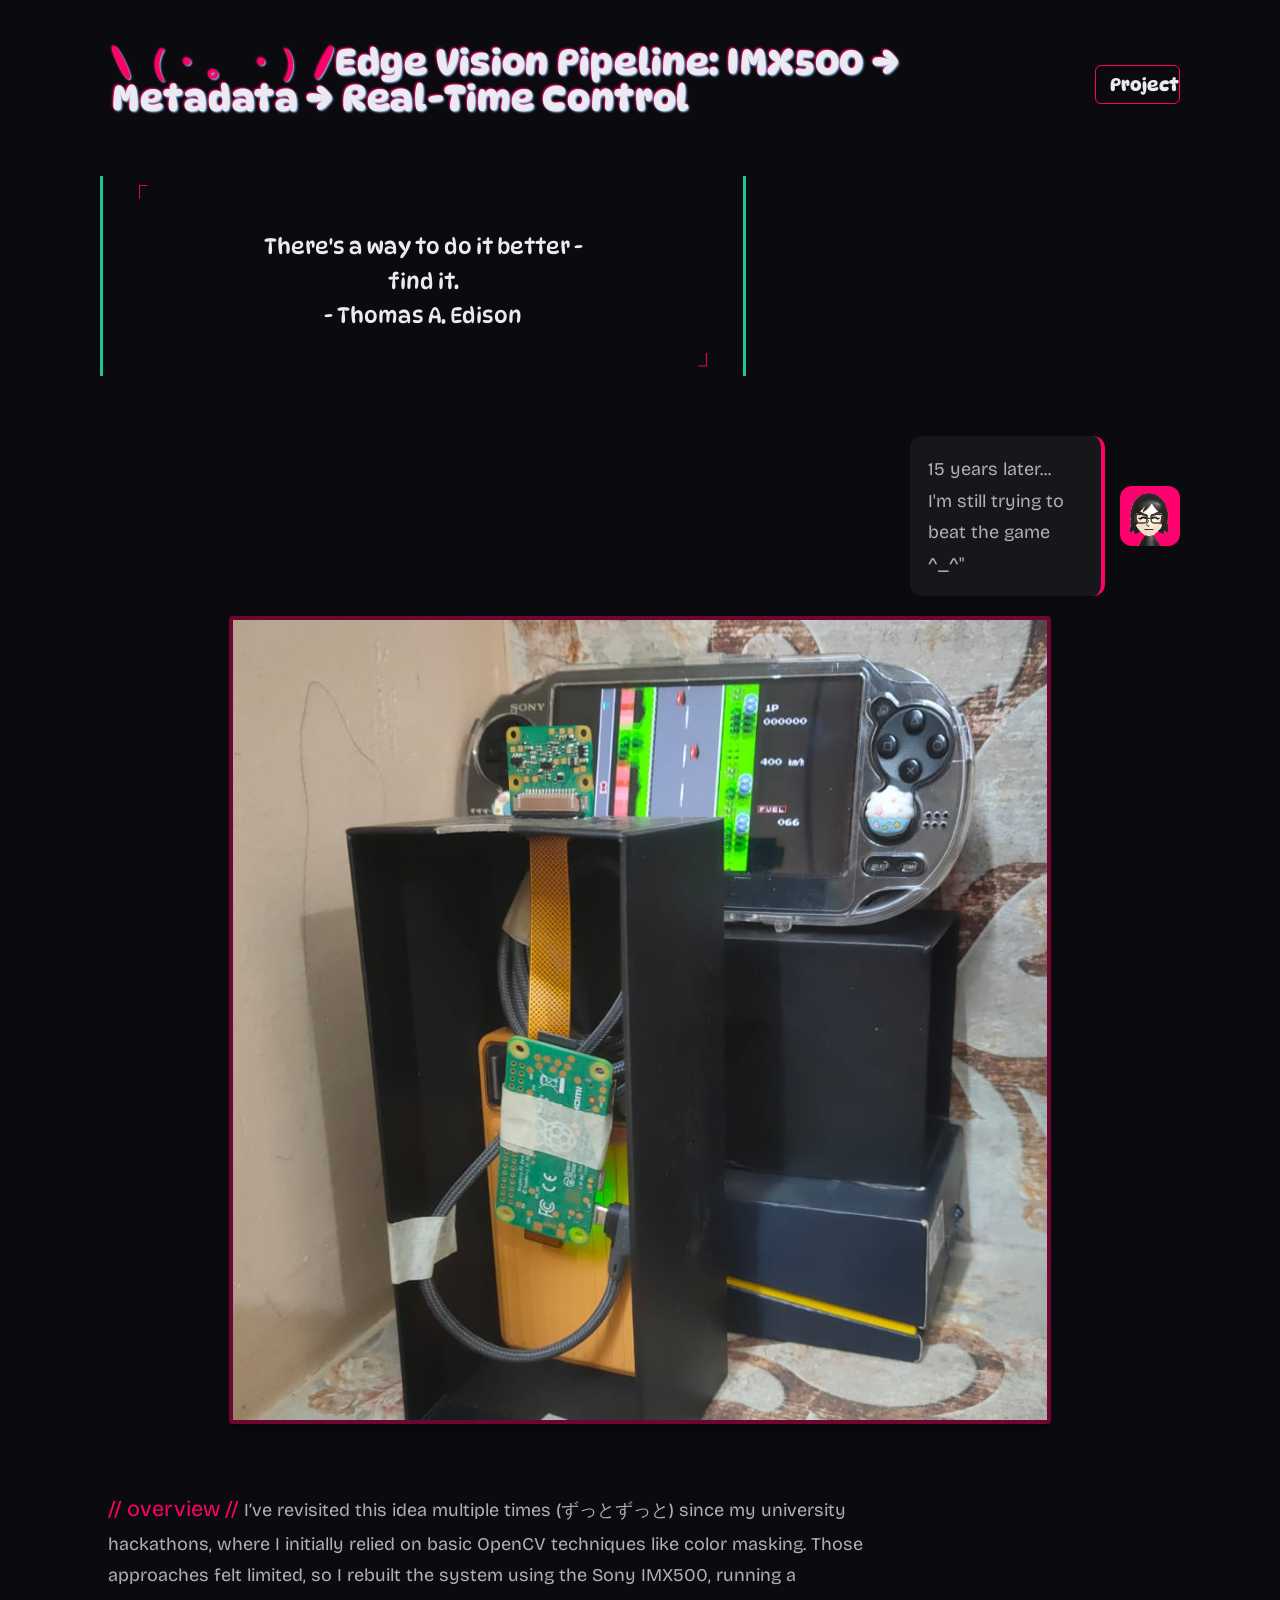
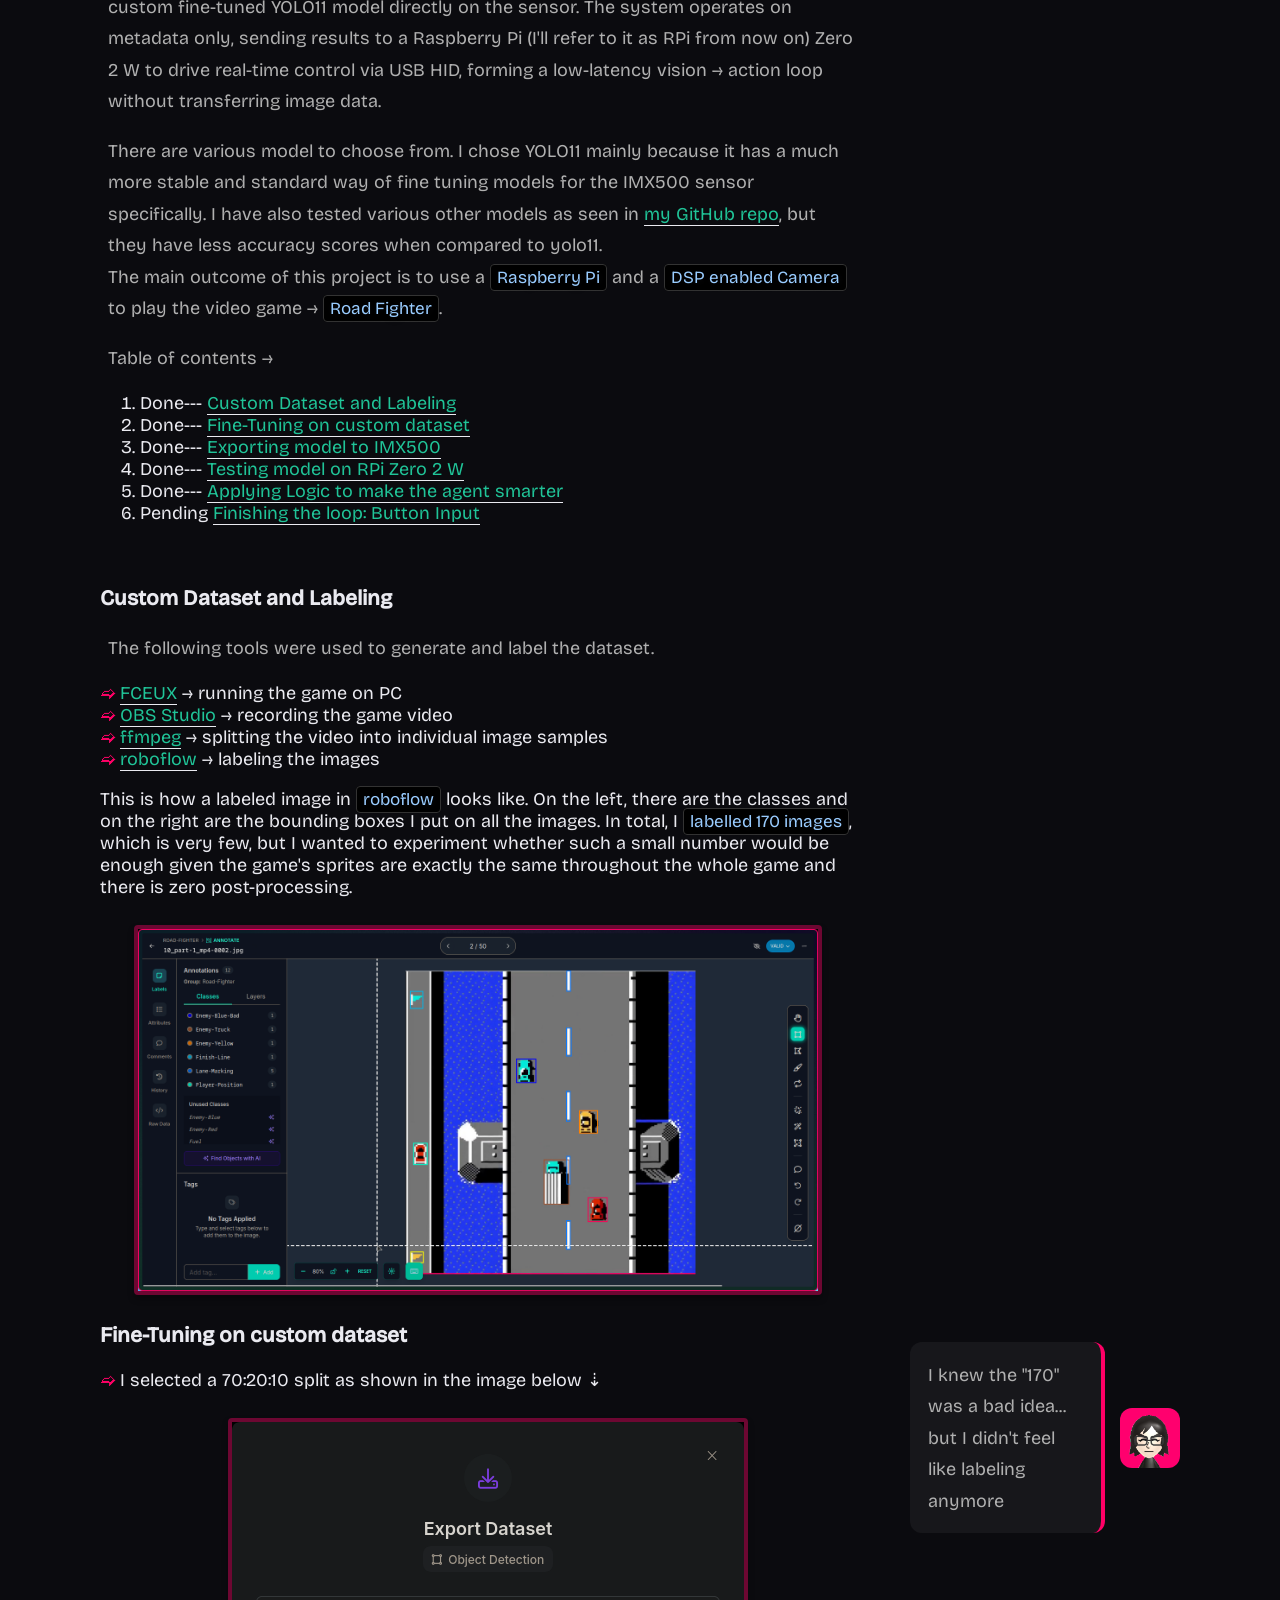
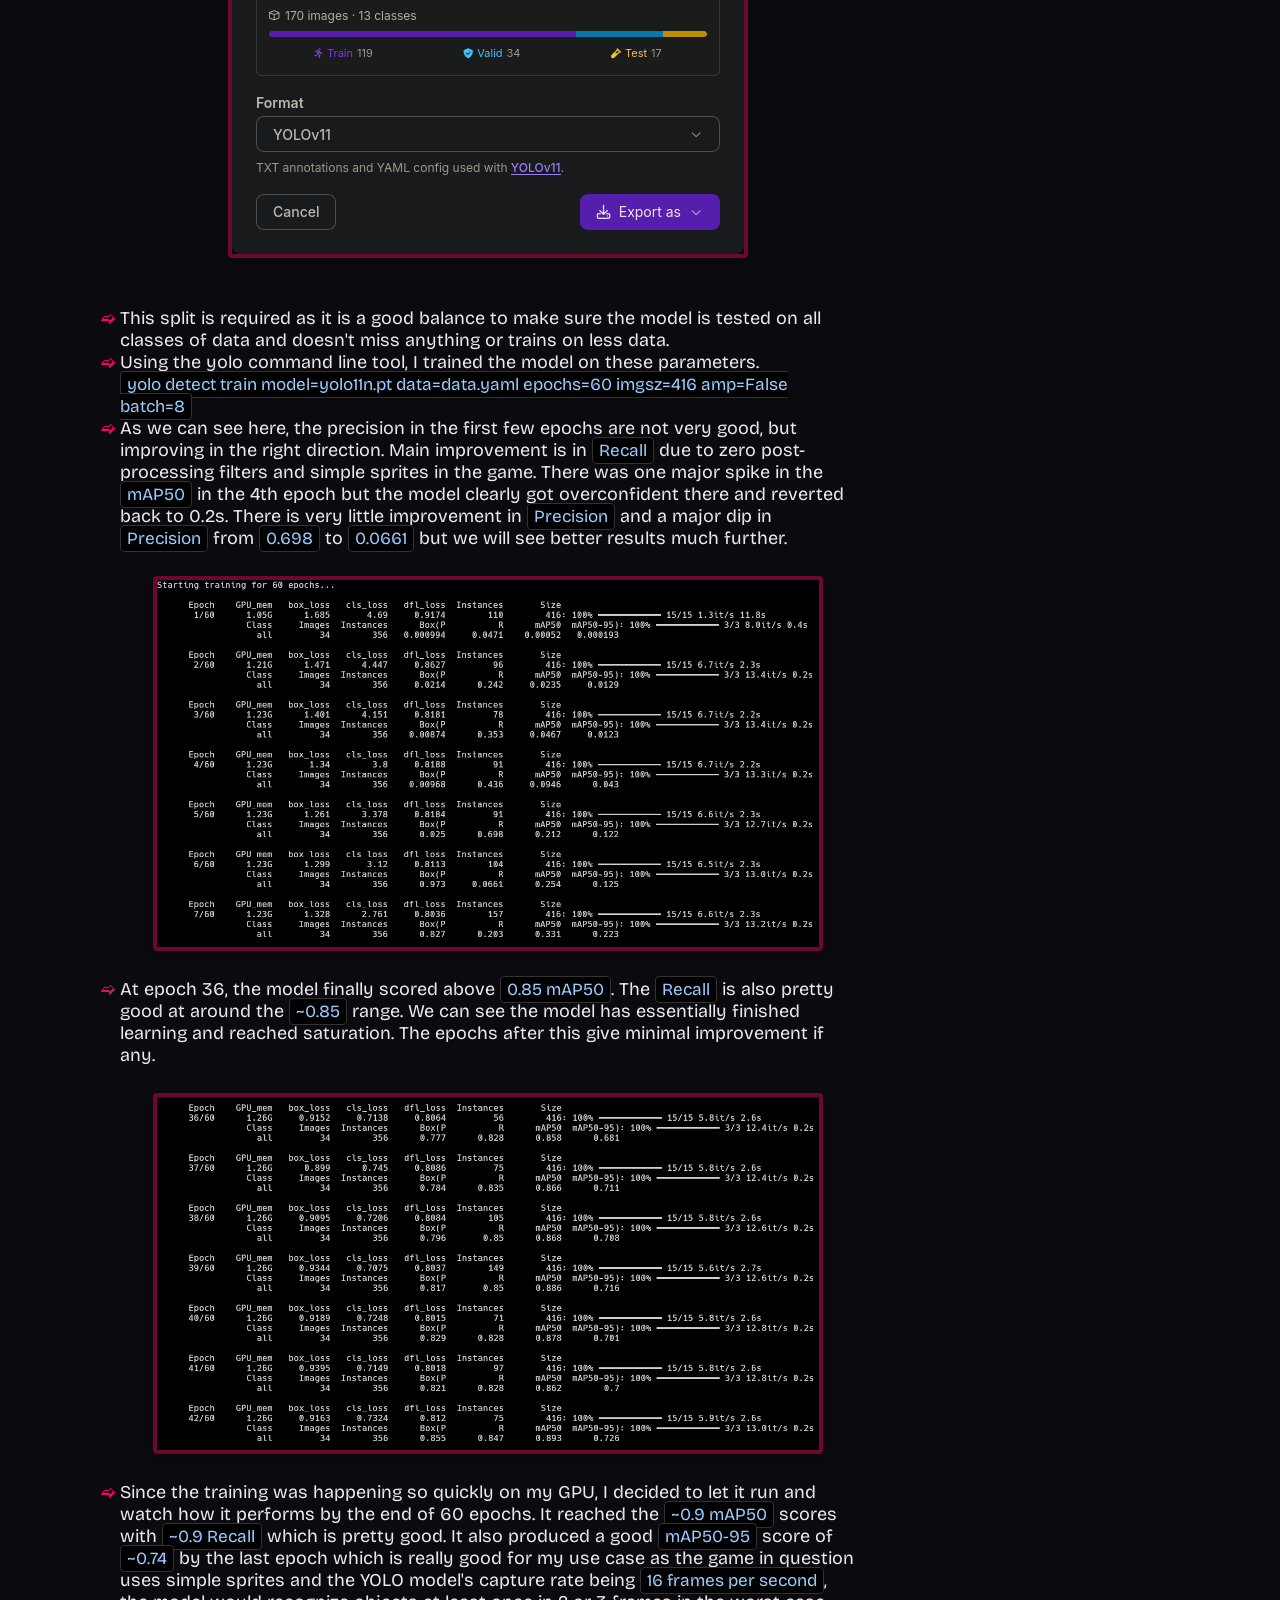
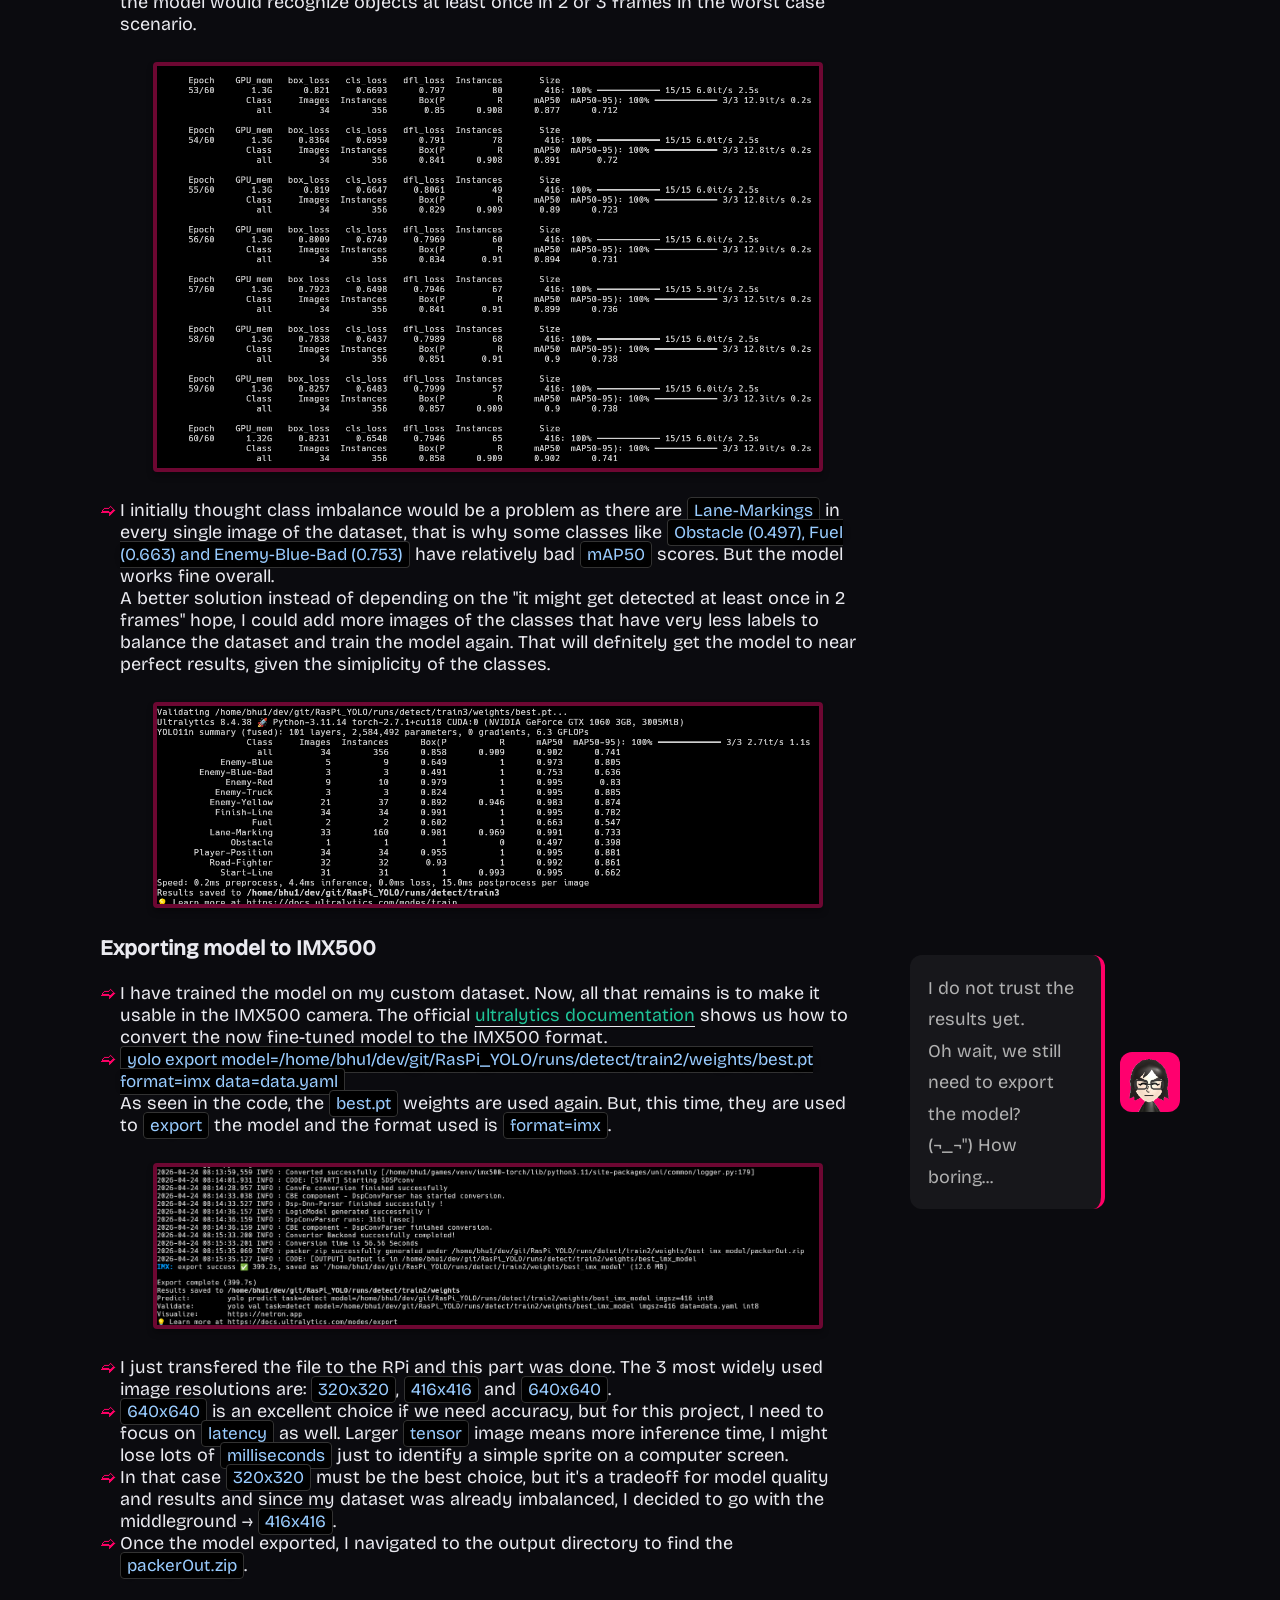
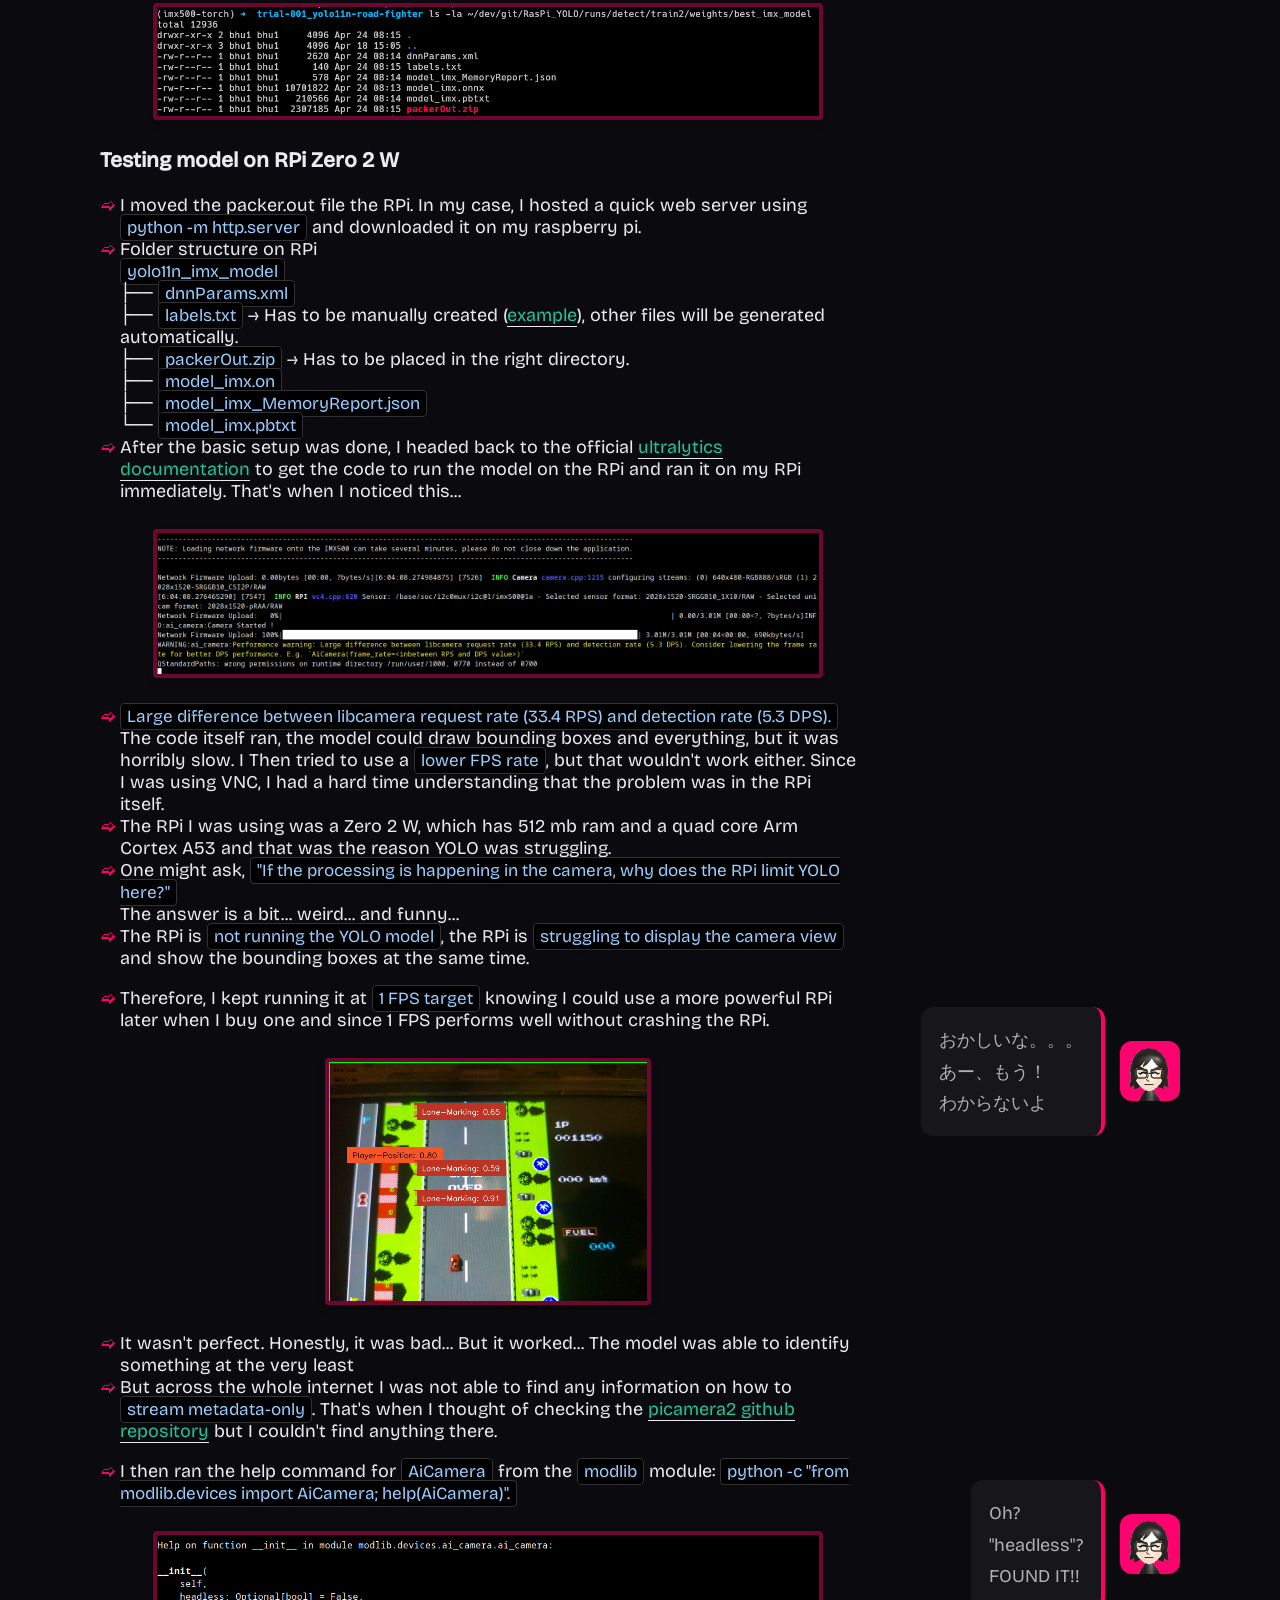
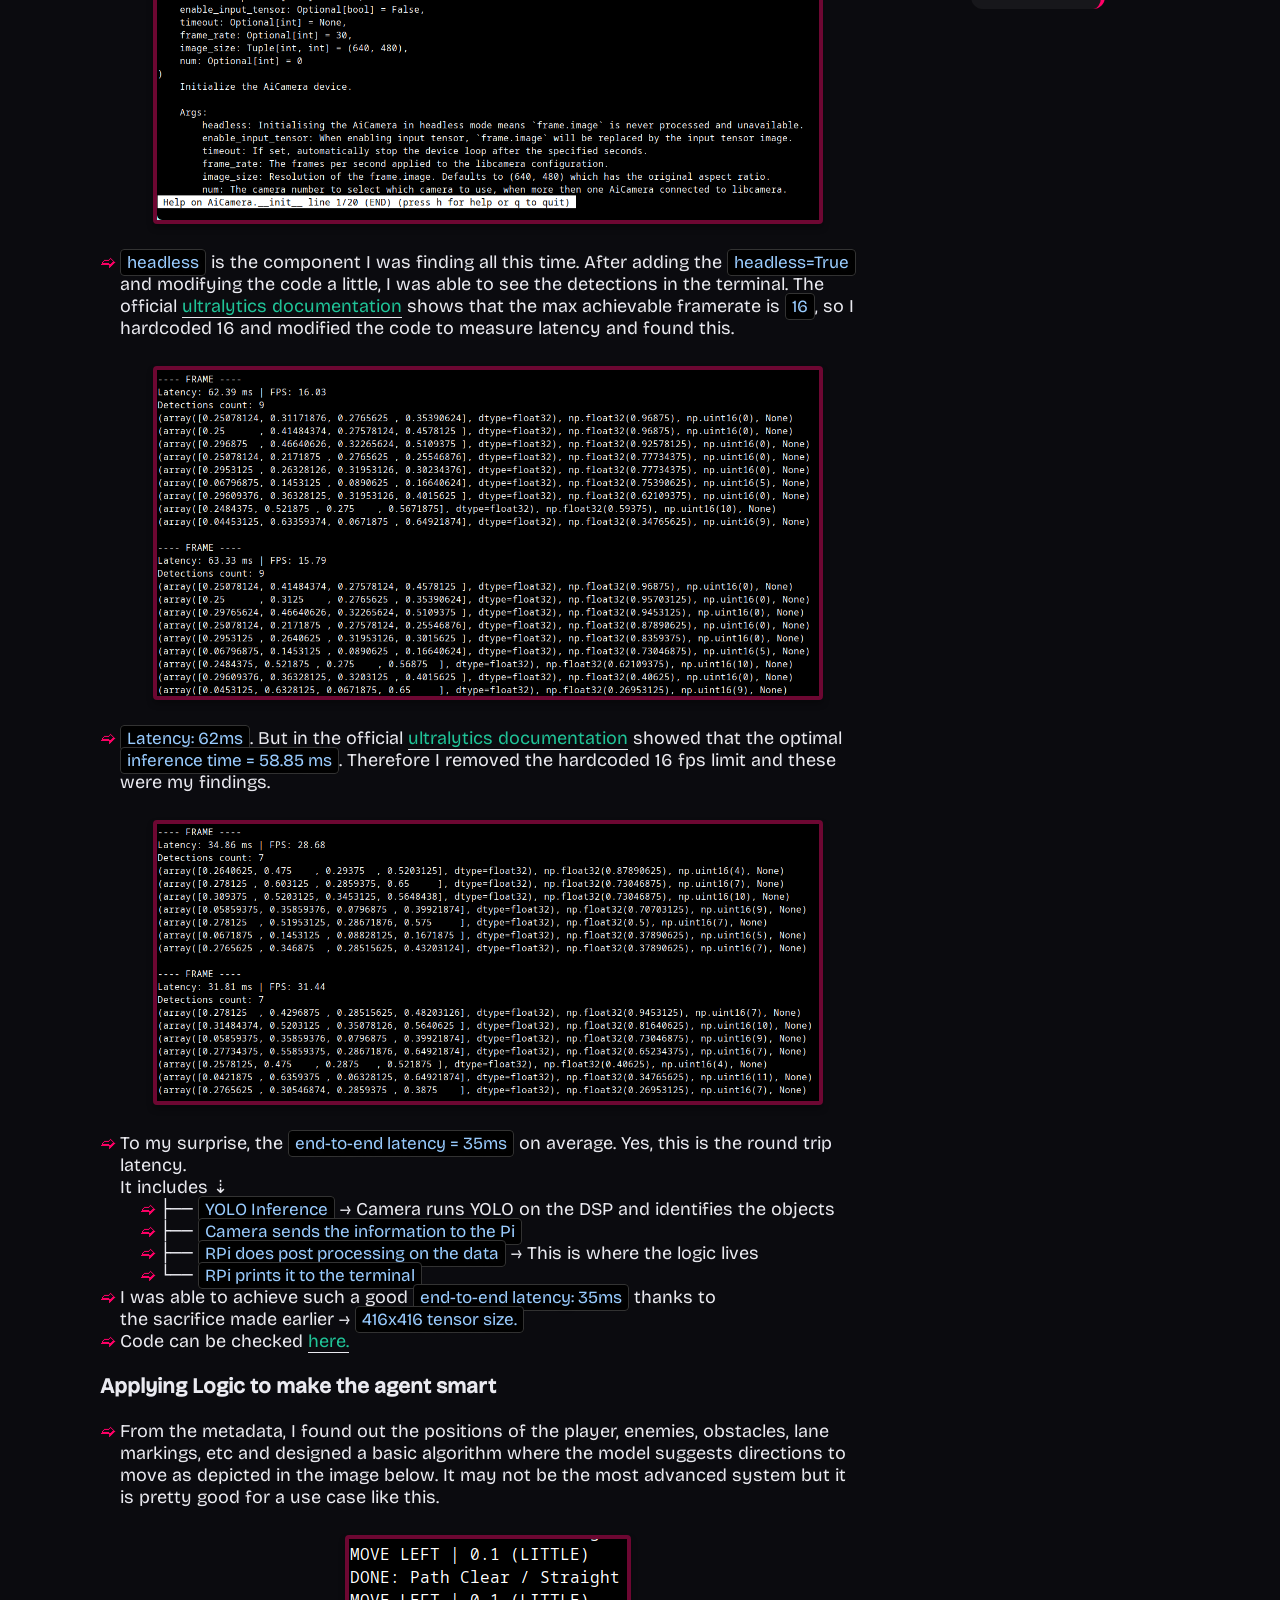
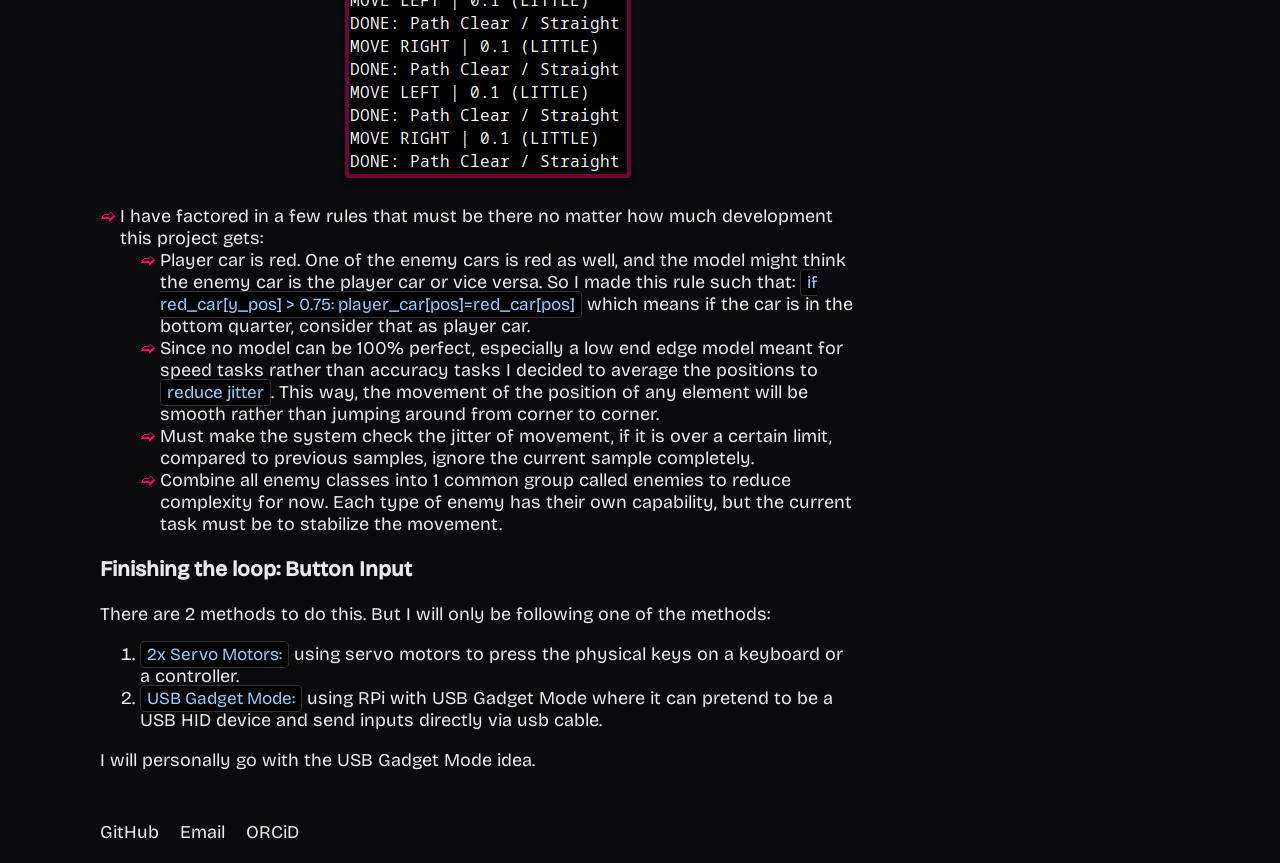
==== commit e7a4abe4: "typo fixes" ====
--- a/projects/edge_vision_pipeline_imx500_metadata_real_time_control/index.html
+++ b/projects/edge_vision_pipeline_imx500_metadata_real_time_control/index.html
@@ -52,7 +52,7 @@
         <li><a class="links2" href="https://github.com/obsproject/obs-studio">OBS Studio</a> → recording the game video</li>
         <li><a class="links2" href="https://ffmpeg.org">ffmpeg</a> → splitting the video into individual image samples</li>
         <li><a class="links2" href="https://app.roboflow.com/">roboflow</a> → labeling the images</li>
-      </ul>:were
+      </ul>
       This is how a labeled image in <code>roboflow</code> looks like. On the left, there are the classes and on the right are the bounding boxes I put on all the images. In total, I <code>labelled 170 images</code>, which is very few, but I wanted to experiment whether such a small number would be enough given the game's sprites are exactly the same throughout the whole game and there is zero post-processing.
       <img class="doc" src="./7.png">
     </section>
@@ -73,7 +73,7 @@
           <img class="doc" src="./3.png"></li>
         <li>At epoch 36, the model finally scored above <code>0.85 mAP50</code>. The <code>Recall</code> is also pretty good at around the <code>~0.85</code> range. We can see the model has essentially finished learning and reached saturation. The epochs after this give minimal improvement if any.
           <img class="doc" src="./4.png"></li>
-        <li>Since the training was happening so quickly on my GPU, I decided to let it run and watch how it performs by the end of 60 epochs. It reached the <code>~0.9 mAP50</code> scores with <code>~0.9 Recall</code> which is pretty good. It also produced a good <code>mAP50-95</code> score of <code>~0.74</code> by the last epoch which is really good for my use case as the game in question uses simple sprites and the YOLO model's capture rate beng <code>16 frames per second</code>, the model would recognize objects at least once in 2 or 3 frames in the worst case scenario.
+        <li>Since the training was happening so quickly on my GPU, I decided to let it run and watch how it performs by the end of 60 epochs. It reached the <code>~0.9 mAP50</code> scores with <code>~0.9 Recall</code> which is pretty good. It also produced a good <code>mAP50-95</code> score of <code>~0.74</code> by the last epoch which is really good for my use case as the game in question uses simple sprites and the YOLO model's capture rate being <code>16 frames per second</code>, the model would recognize objects at least once in 2 or 3 frames in the worst case scenario.
           <img class="doc" src="./5.png"></li>
         <li>I initially thought class imbalance would be a problem as there are <code>Lane-Markings</code> in every single image of the dataset, that is why some classes like <code>Obstacle (0.497), Fuel (0.663) and Enemy-Blue-Bad (0.753)</code> have relatively bad <code>mAP50</code> scores. But the model works fine overall.<br>
           A better solution instead of depending on the "it might get detected at least once in 2 frames" hope, I could add more images of the classes that have very less labels to balance the dataset and train the model again. That will defnitely get the model to near perfect results, given the simiplicity of the classes.
@@ -164,7 +164,7 @@
       <h3>Applying Logic to make the agent smart</h3>
       <ul>
         <li>From the metadata, I found out the positions of the player, enemies, obstacles, lane markings, etc and designed a basic algorithm where the model suggests directions to move as depicted in the image below. It may not be the most advanced system but it is pretty good for a use case like this.
-        <<img class="doc" src="./15.png"></li>
+        <img class="doc" src="./15.png"></li>
         <li>I have factored in a few rules that must be there no matter how much development this project gets:</li>
         <ol>
           <li>Player car is red. One of the enemy cars is red as well, and the model might think the enemy car is the player car or vice versa. So I made this rule such that: <code>if red_car[y_pos] > 0.75: player_car[pos]=red_car[pos]</code> which means if the car is in the bottom quarter, consider that as player car.</li>
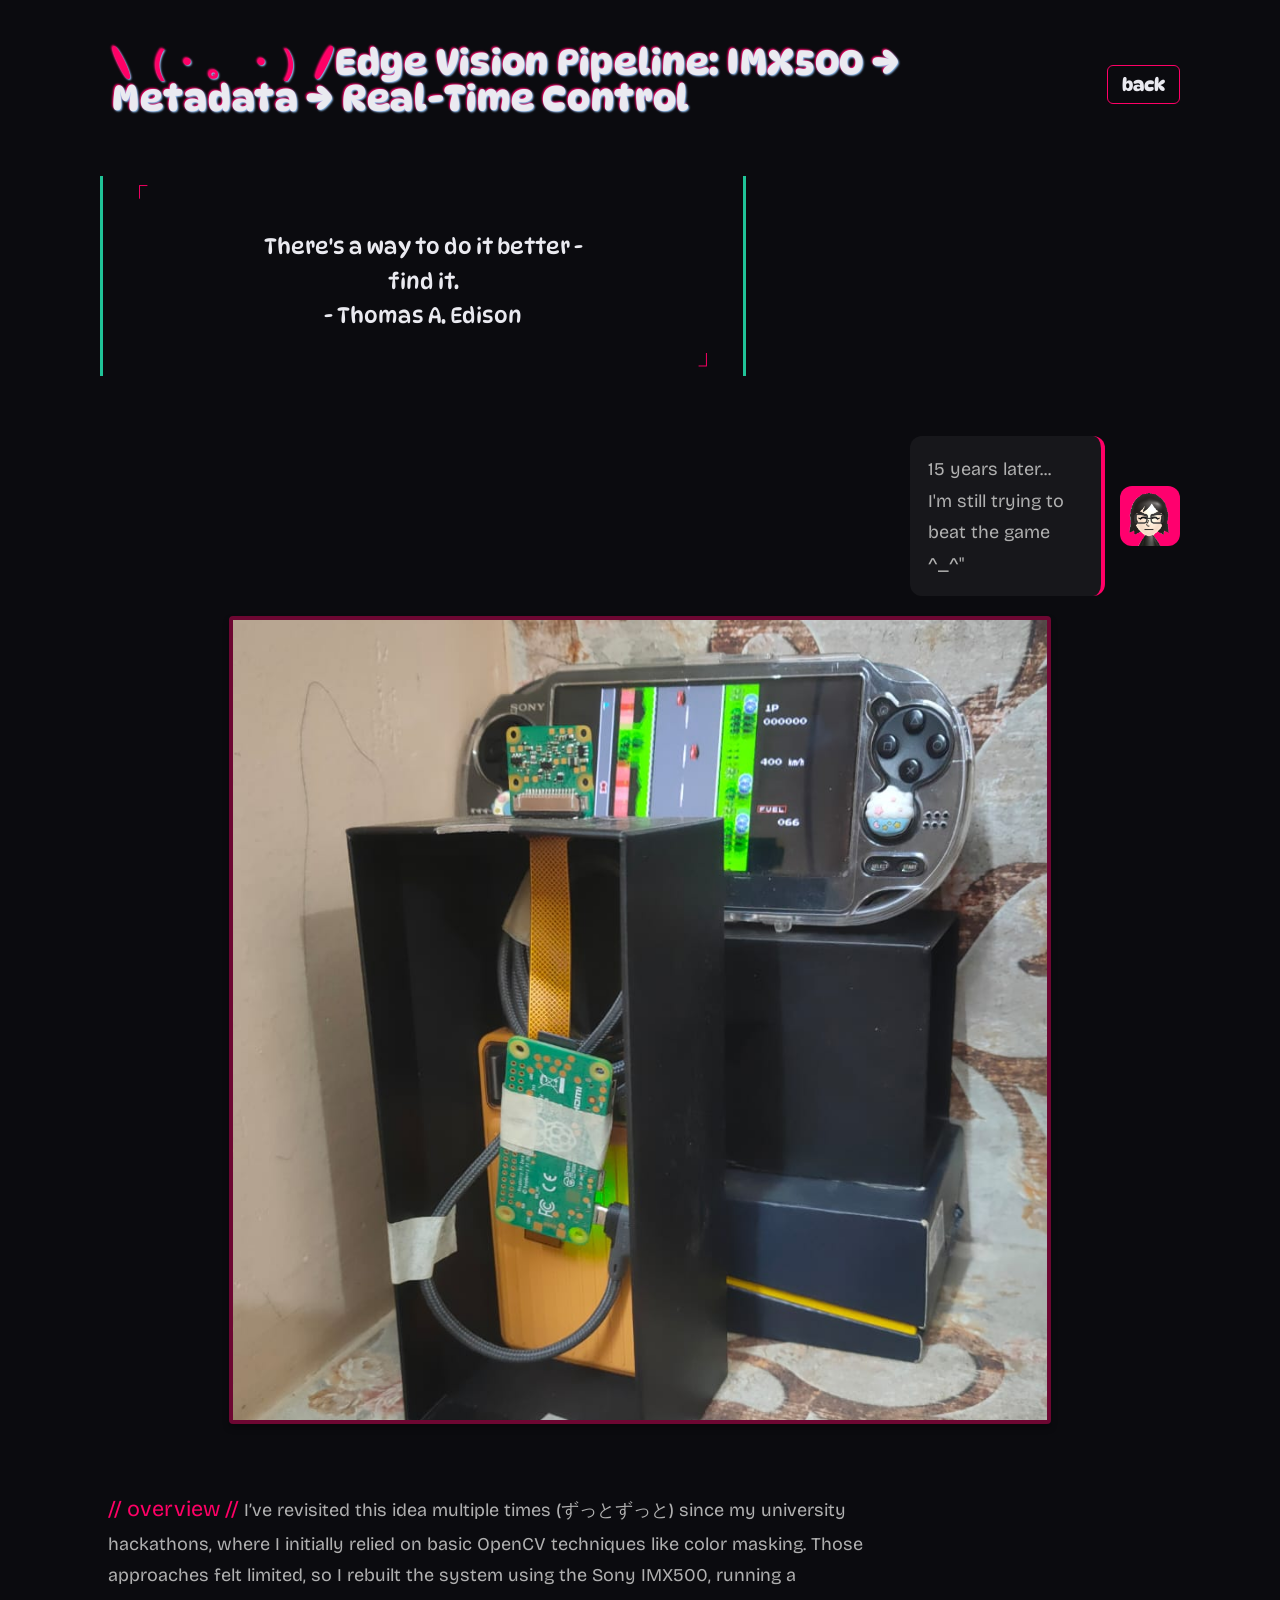
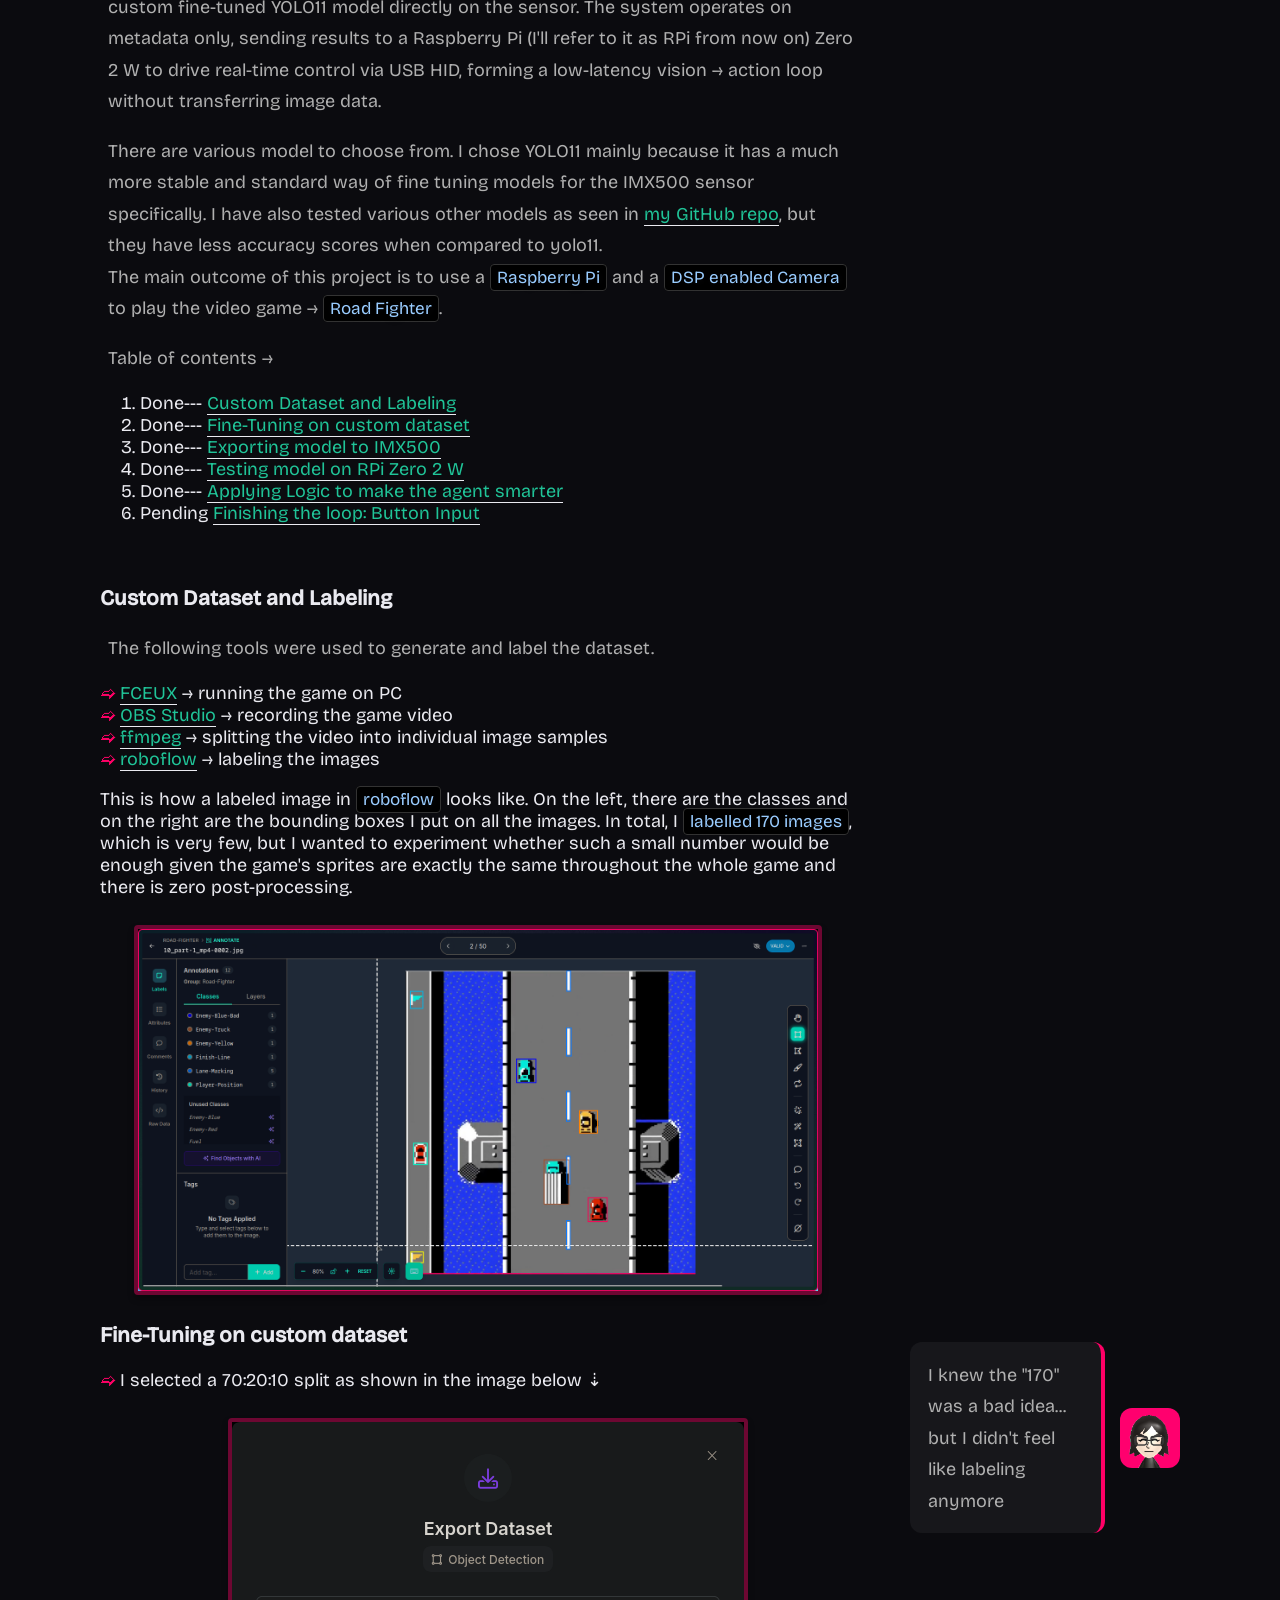
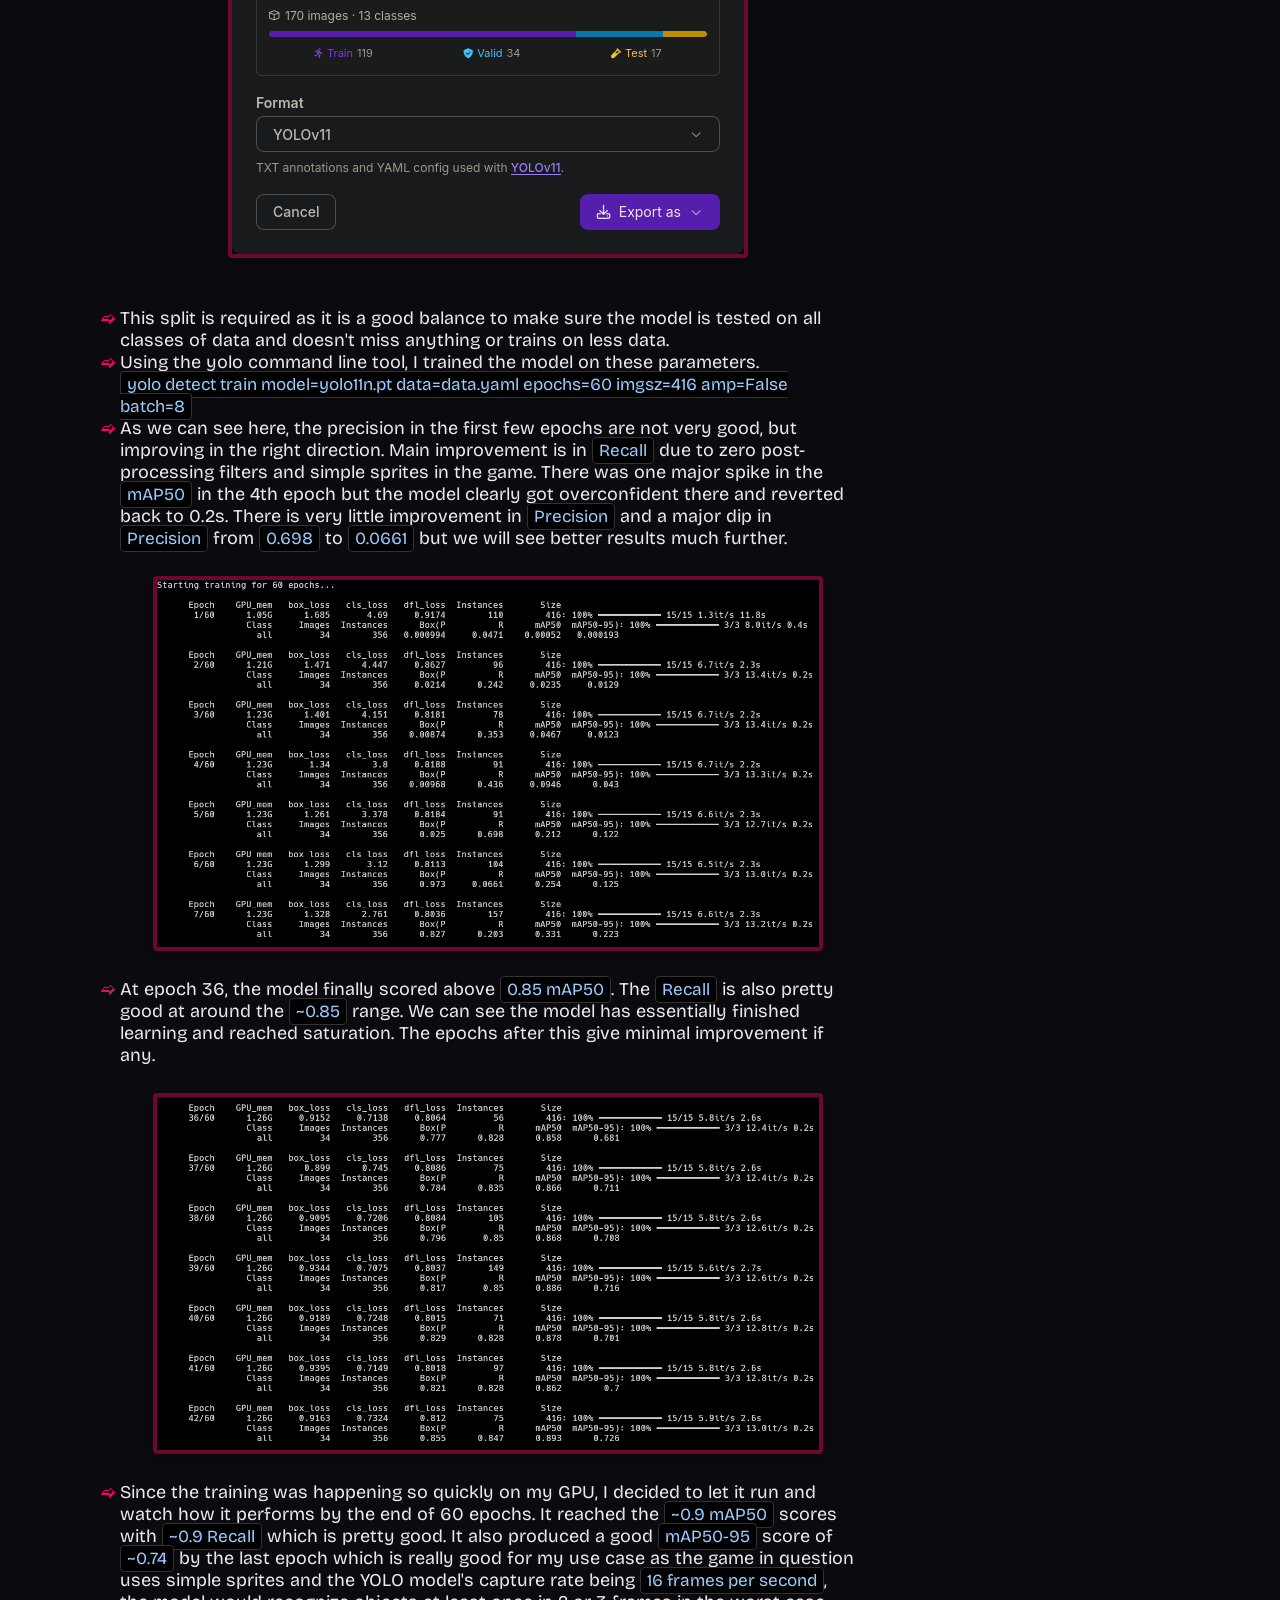
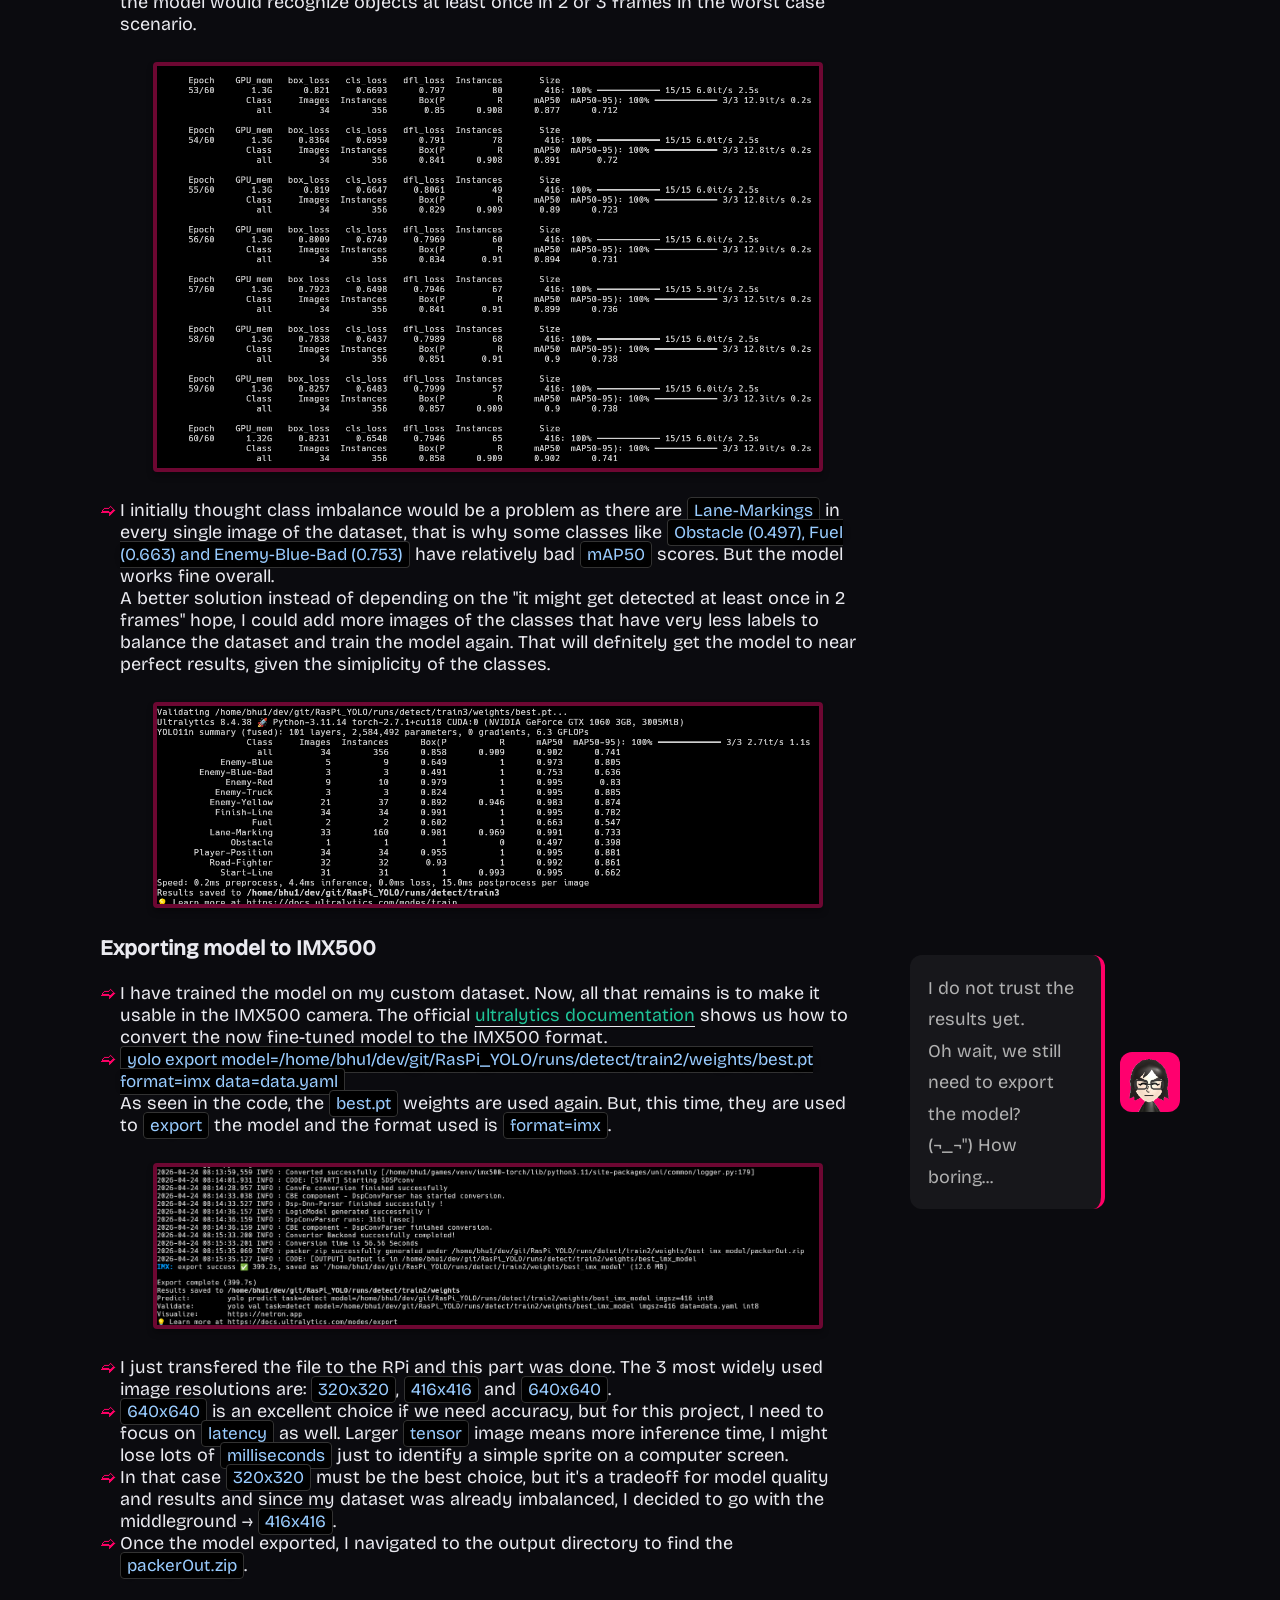
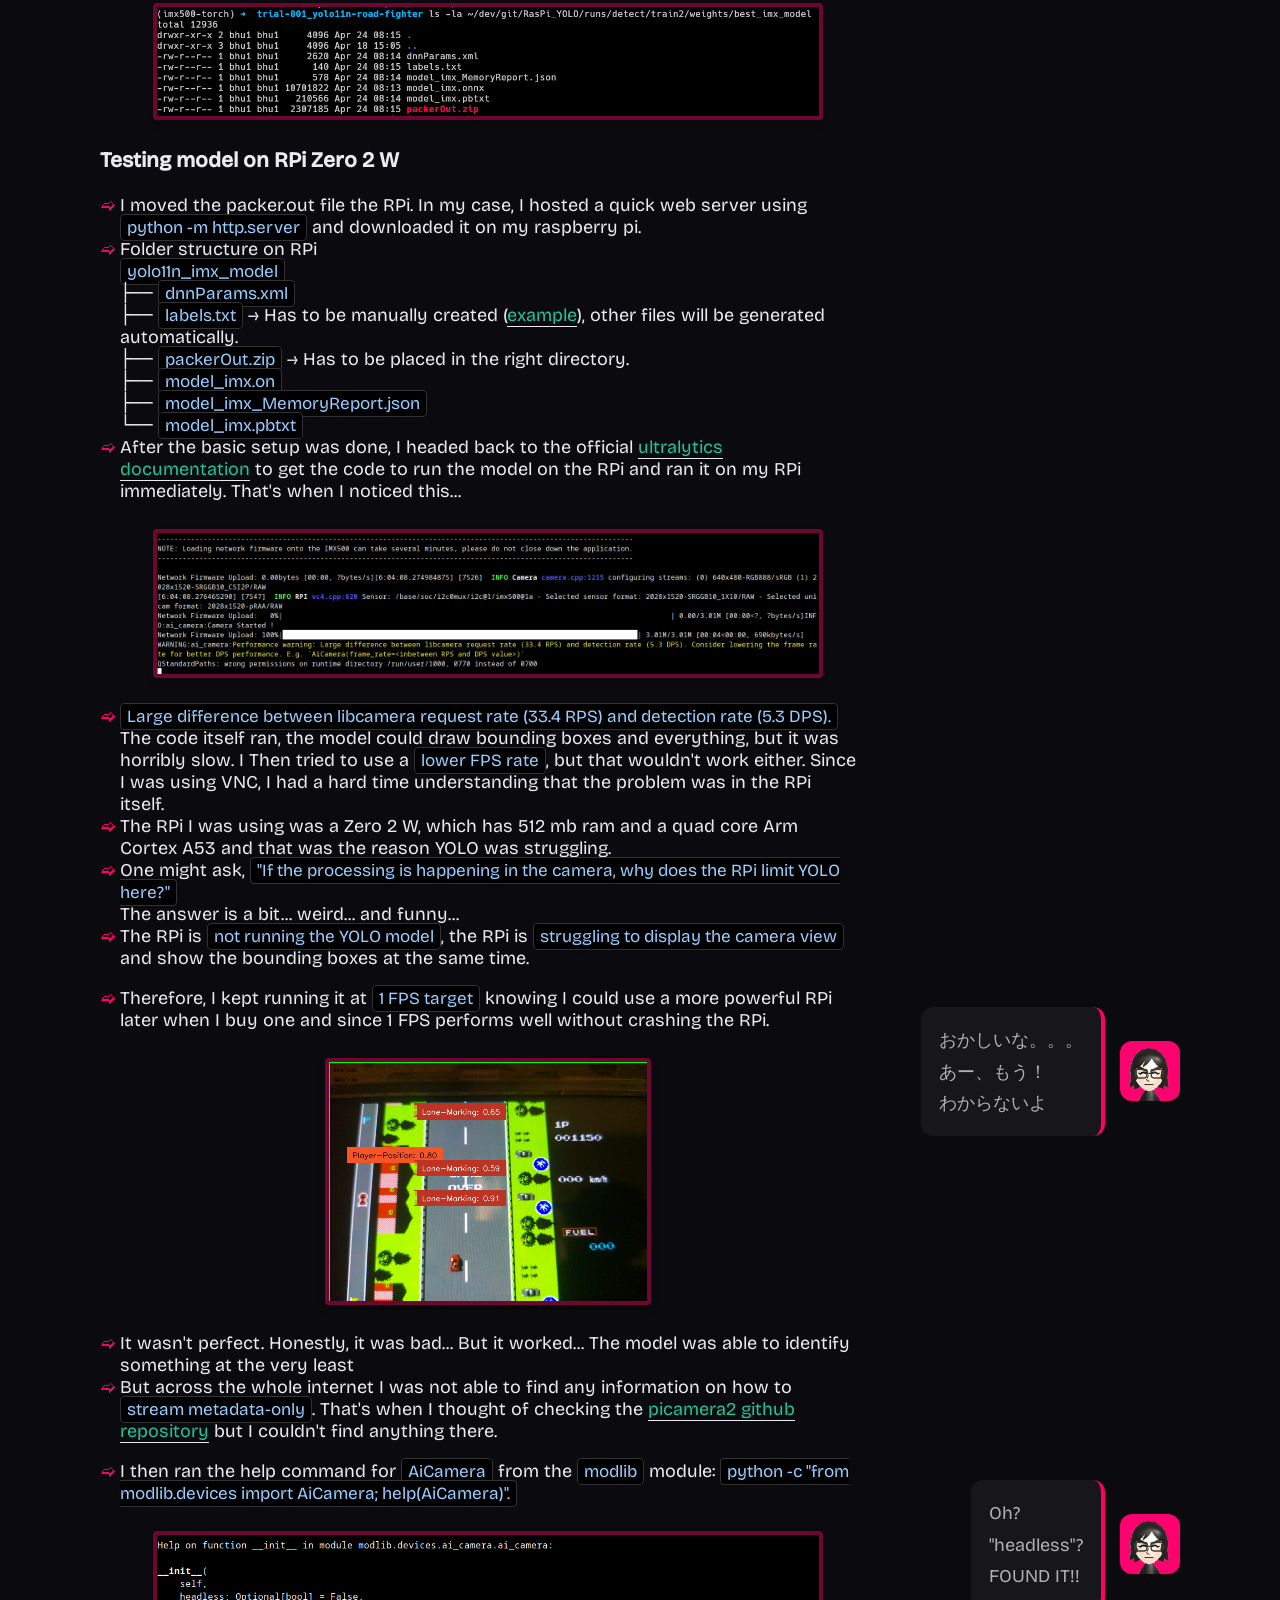
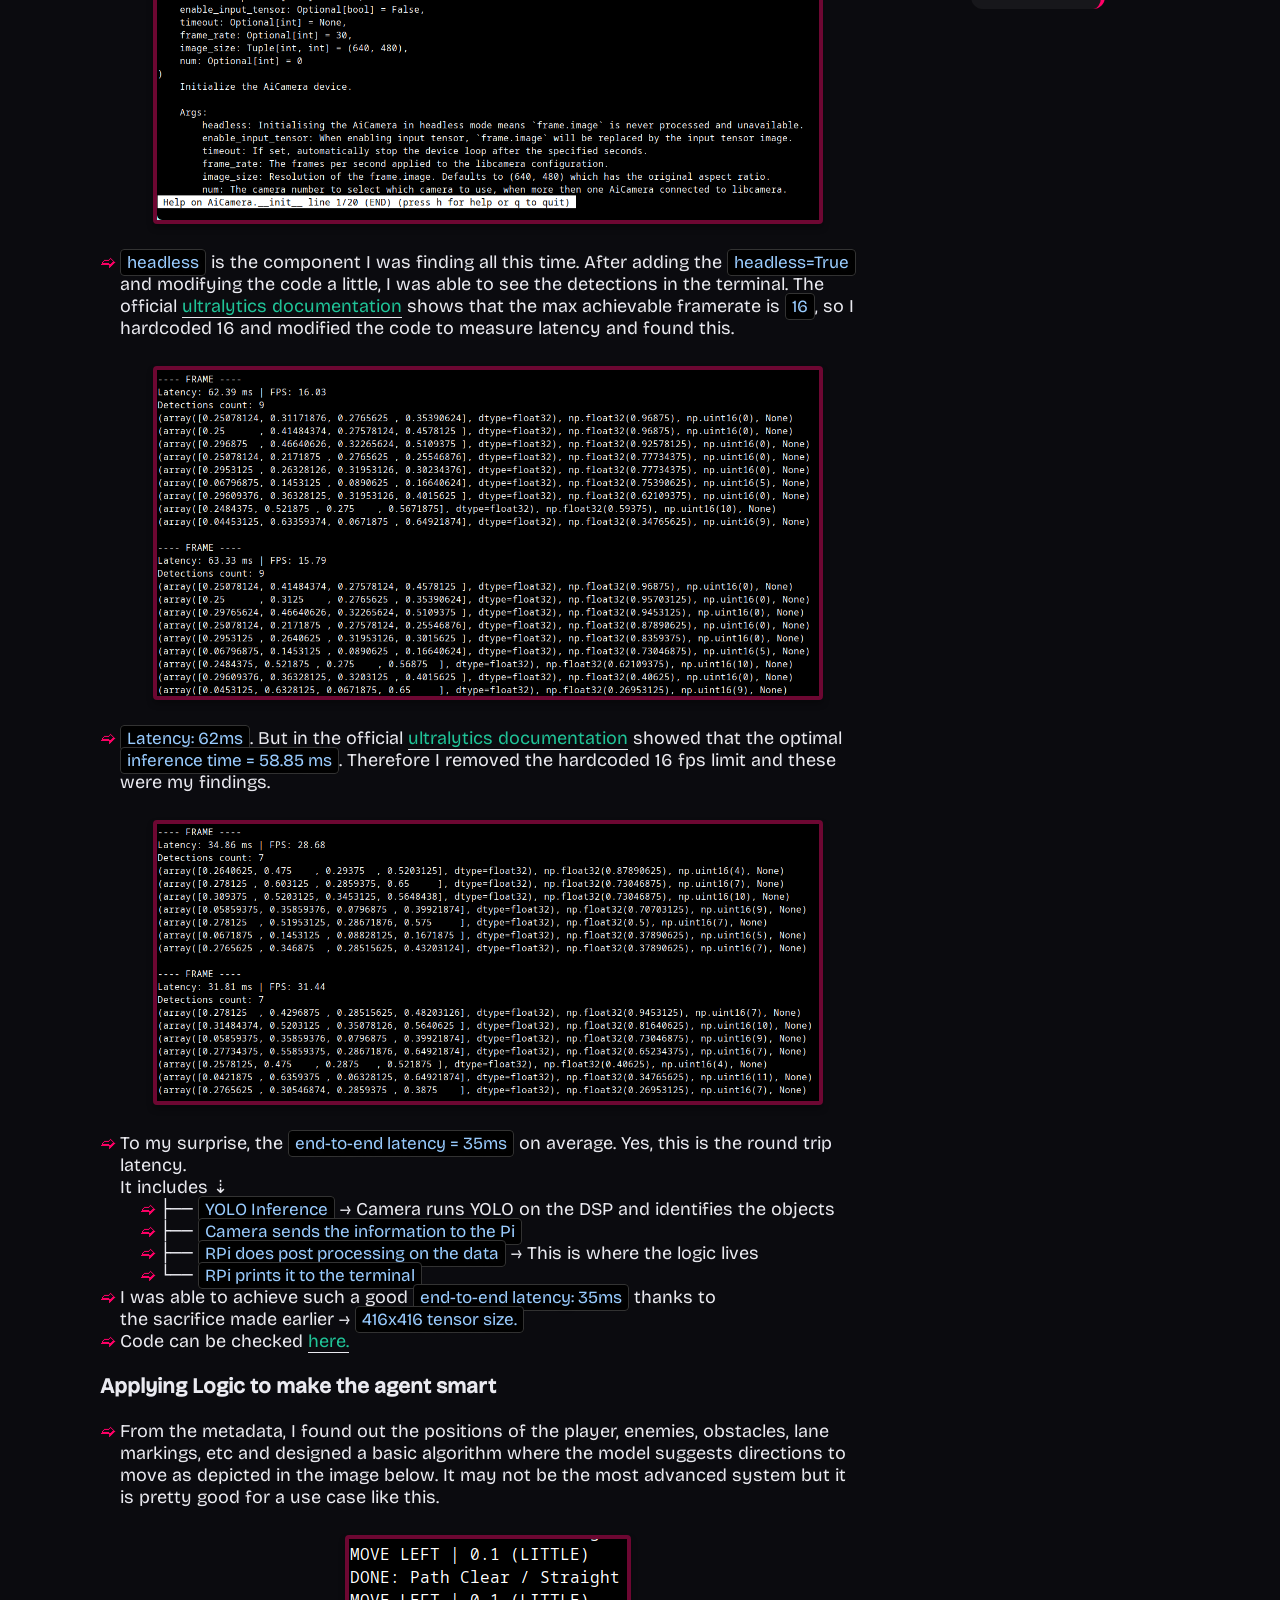
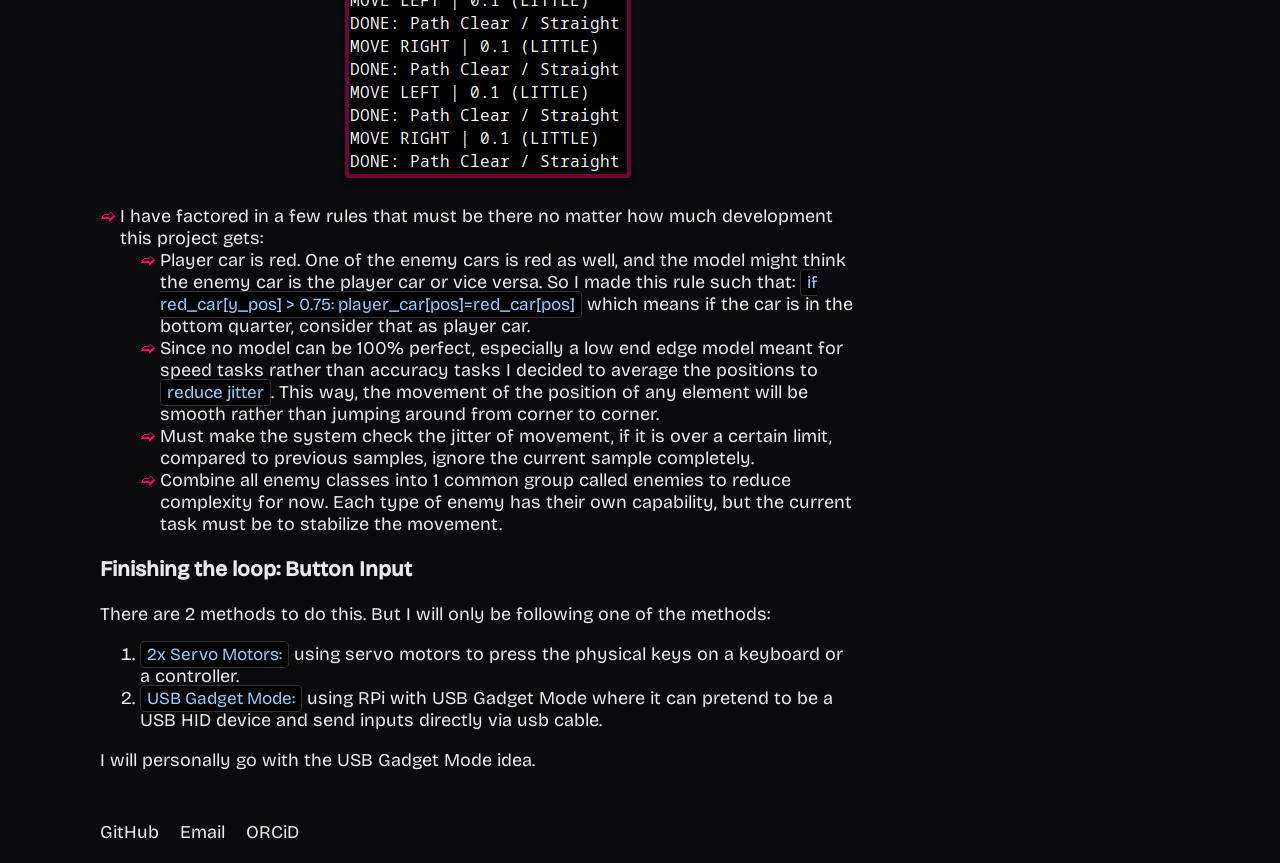
==== commit b2555d10: "css fix" ====
--- a/projects/edge_vision_pipeline_imx500_metadata_real_time_control/index.html
+++ b/projects/edge_vision_pipeline_imx500_metadata_real_time_control/index.html
@@ -15,7 +15,7 @@
     <div class="liquid-overlay"></div>
     <div class="top-bar">
       <h1 class="main-heading">Edge Vision Pipeline: IMX500 → Metadata → Real-Time Control</h1>
-      <a href="../../projects.html" class="projects-btn back-btn">Projects</a>
+      <a href="../../projects.html" class="projects-btn back-btn">back</a>
     </div>
 
     <div class="project-intro">
--- a/assets/styles/styles.css
+++ b/assets/styles/styles.css
@@ -330,6 +330,7 @@
   border-radius: 6px;
   overflow: hidden;
   z-index: 0;
+  flex-shrink: 0;
 }
 
 .projects-btn:before {
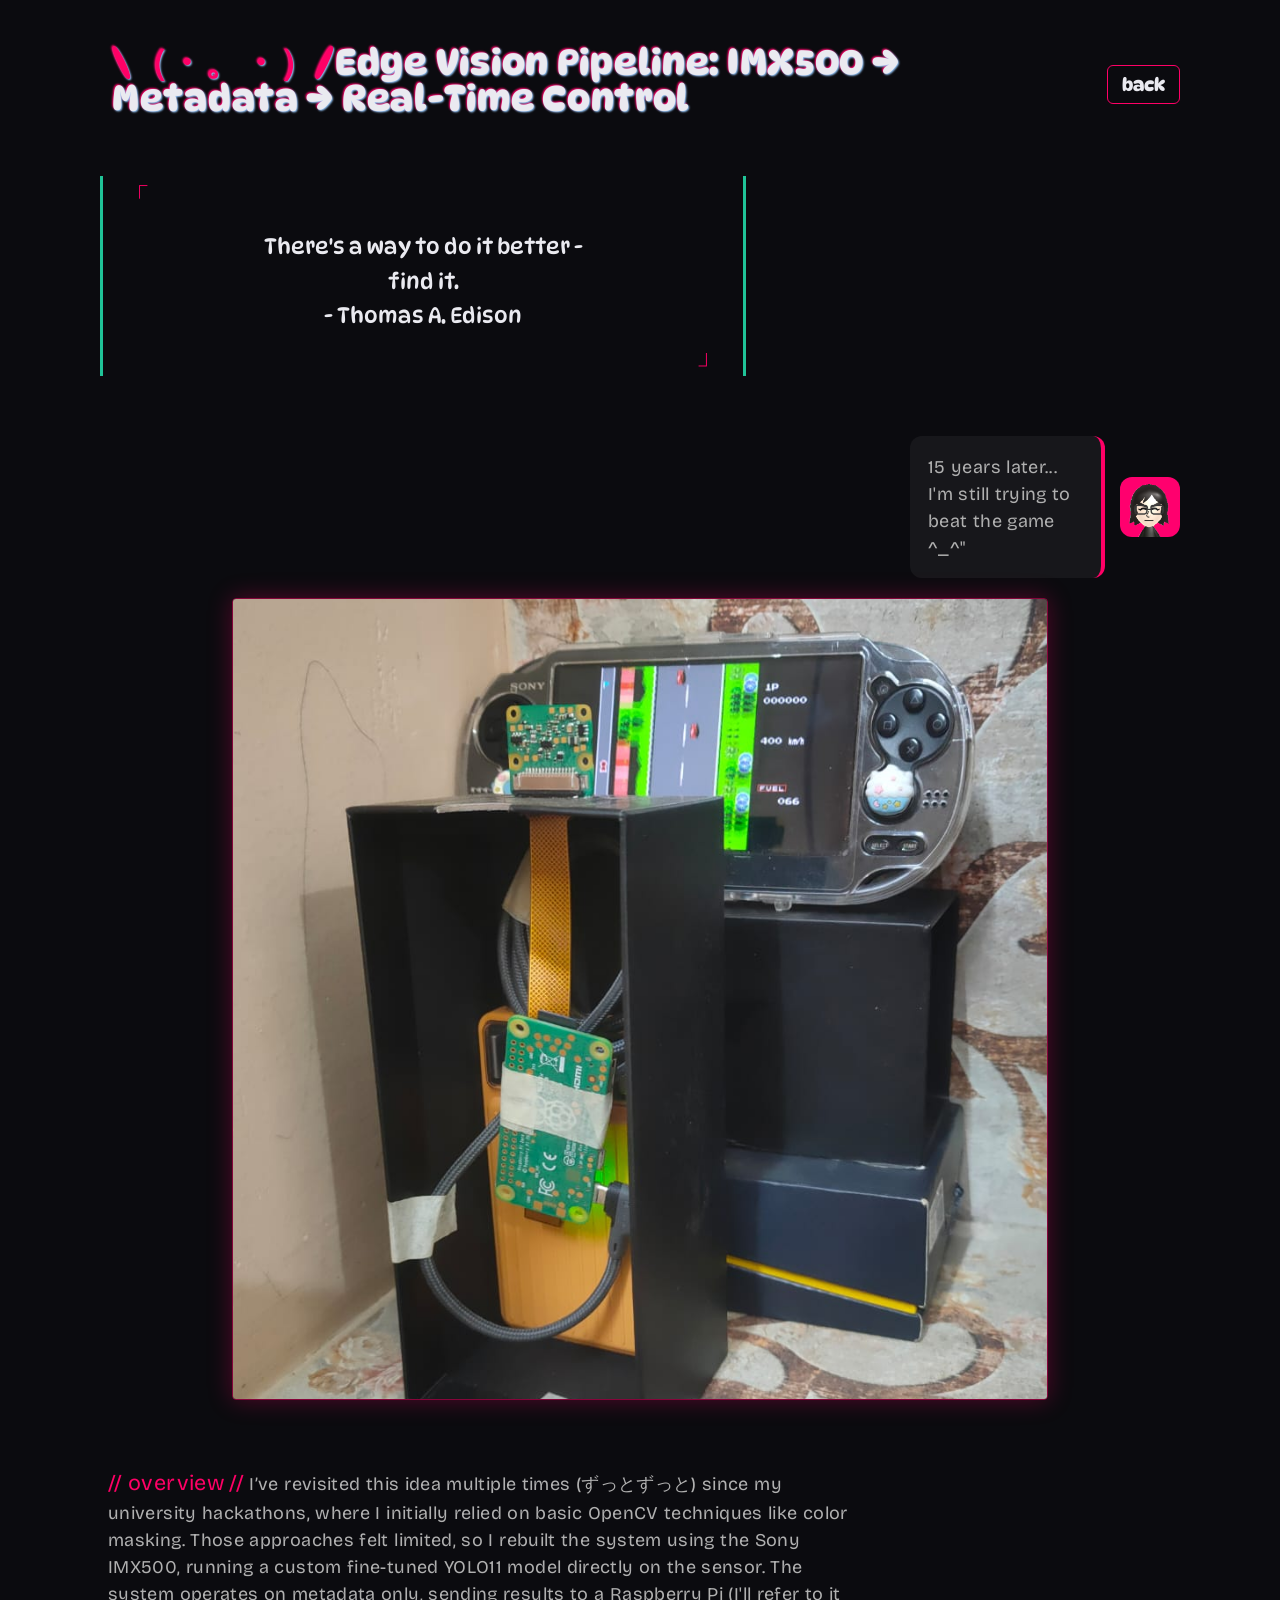
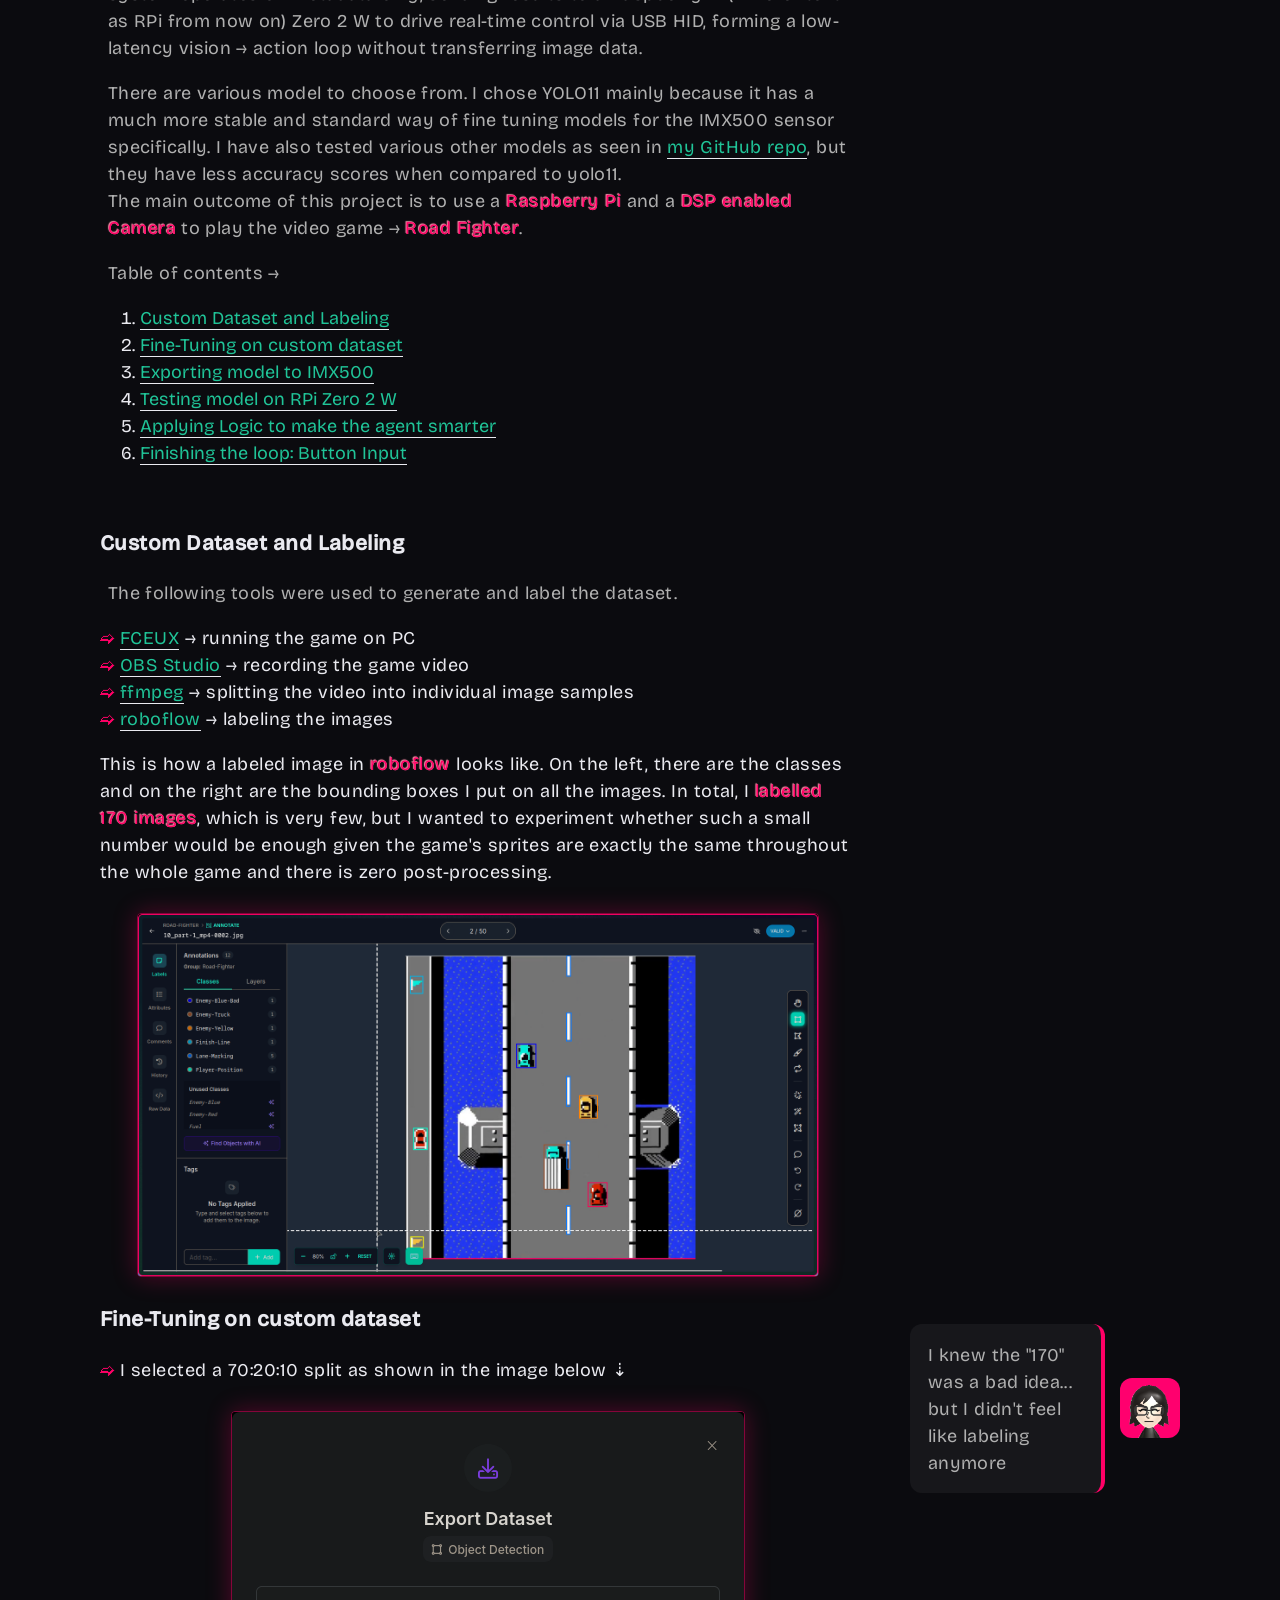
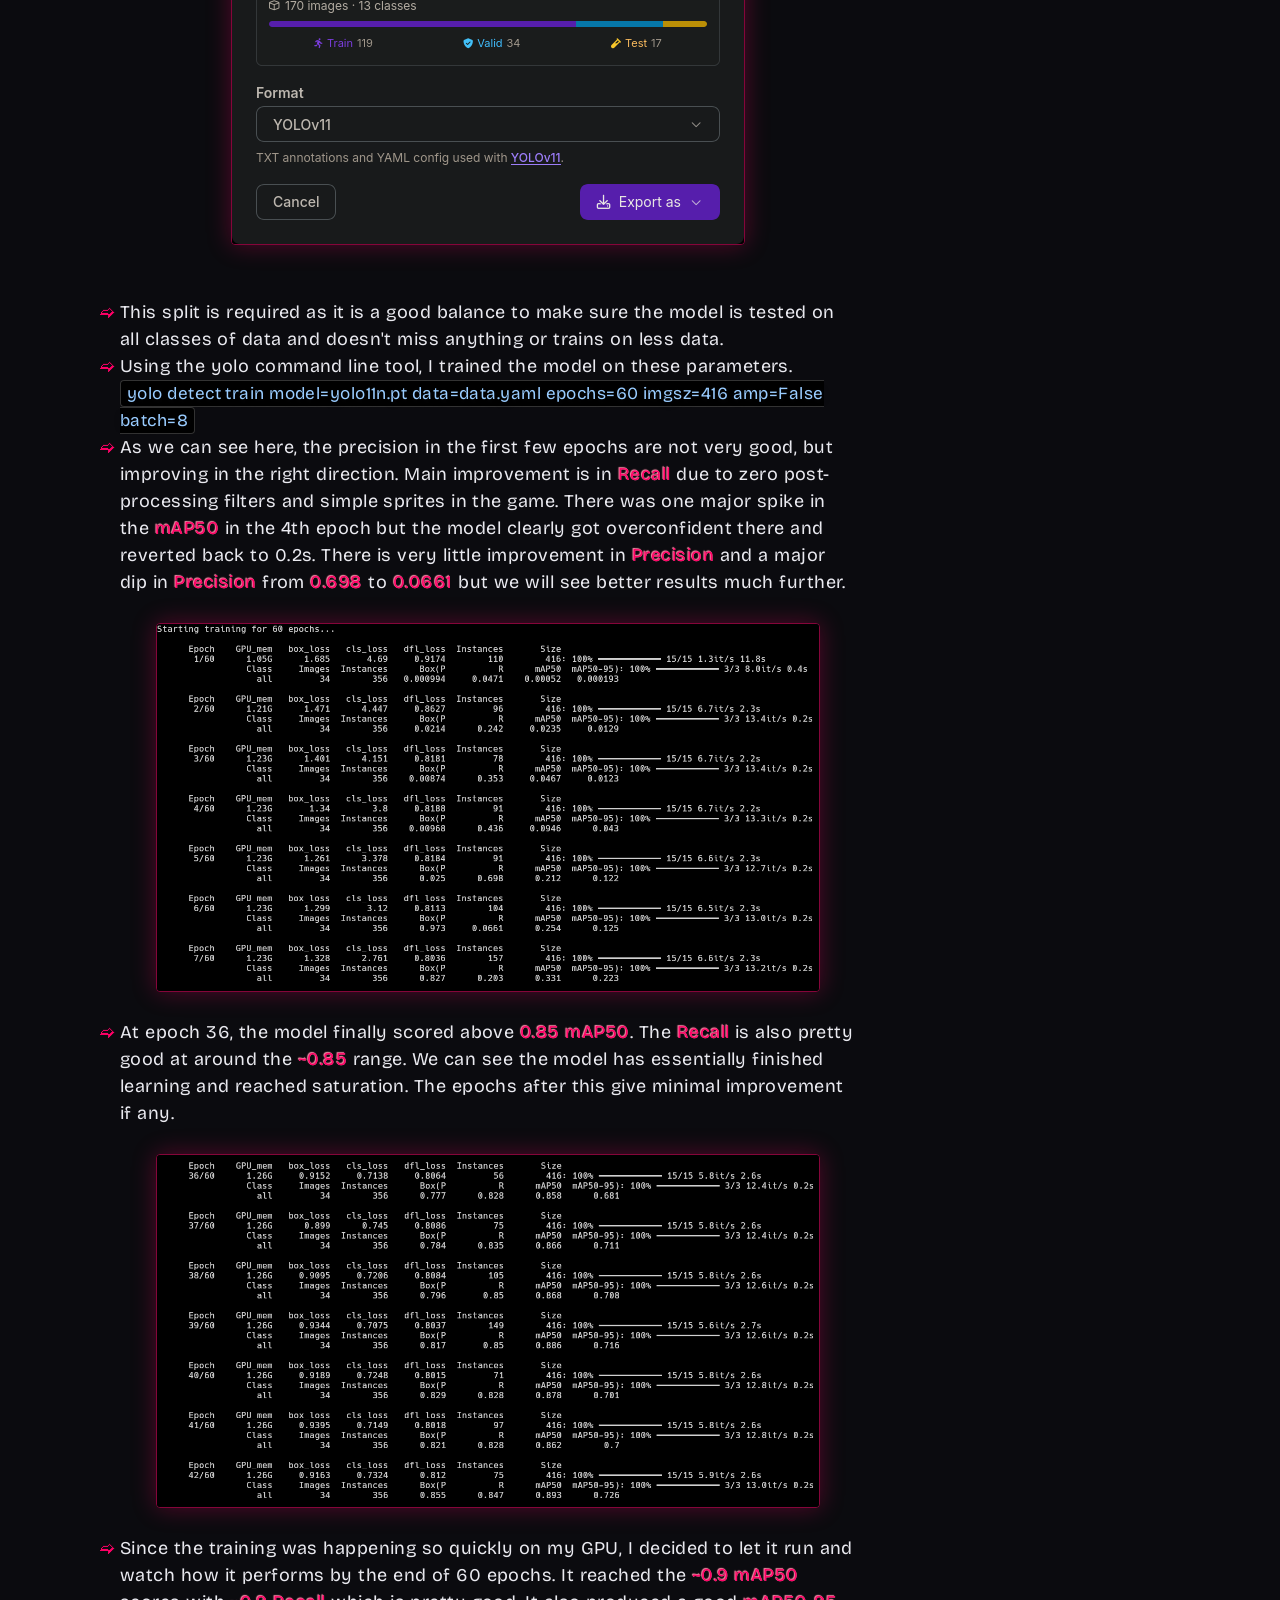
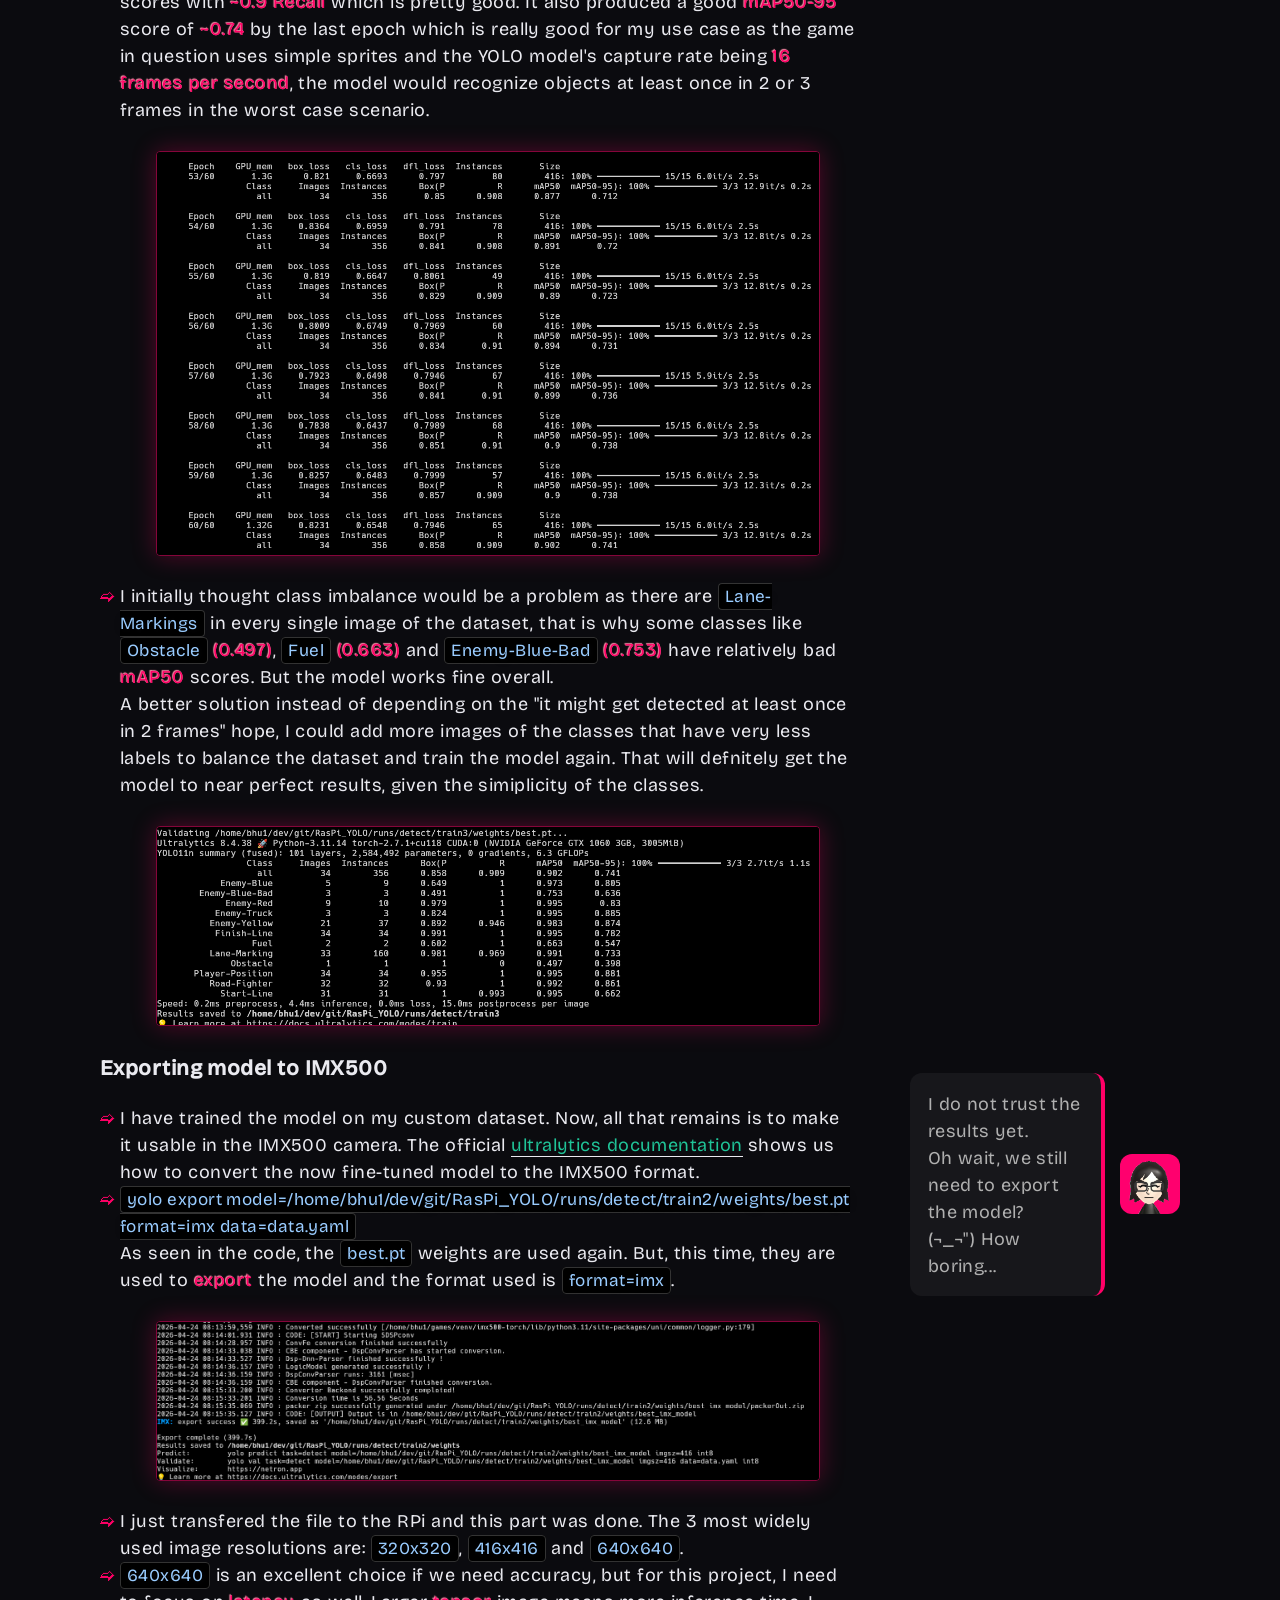
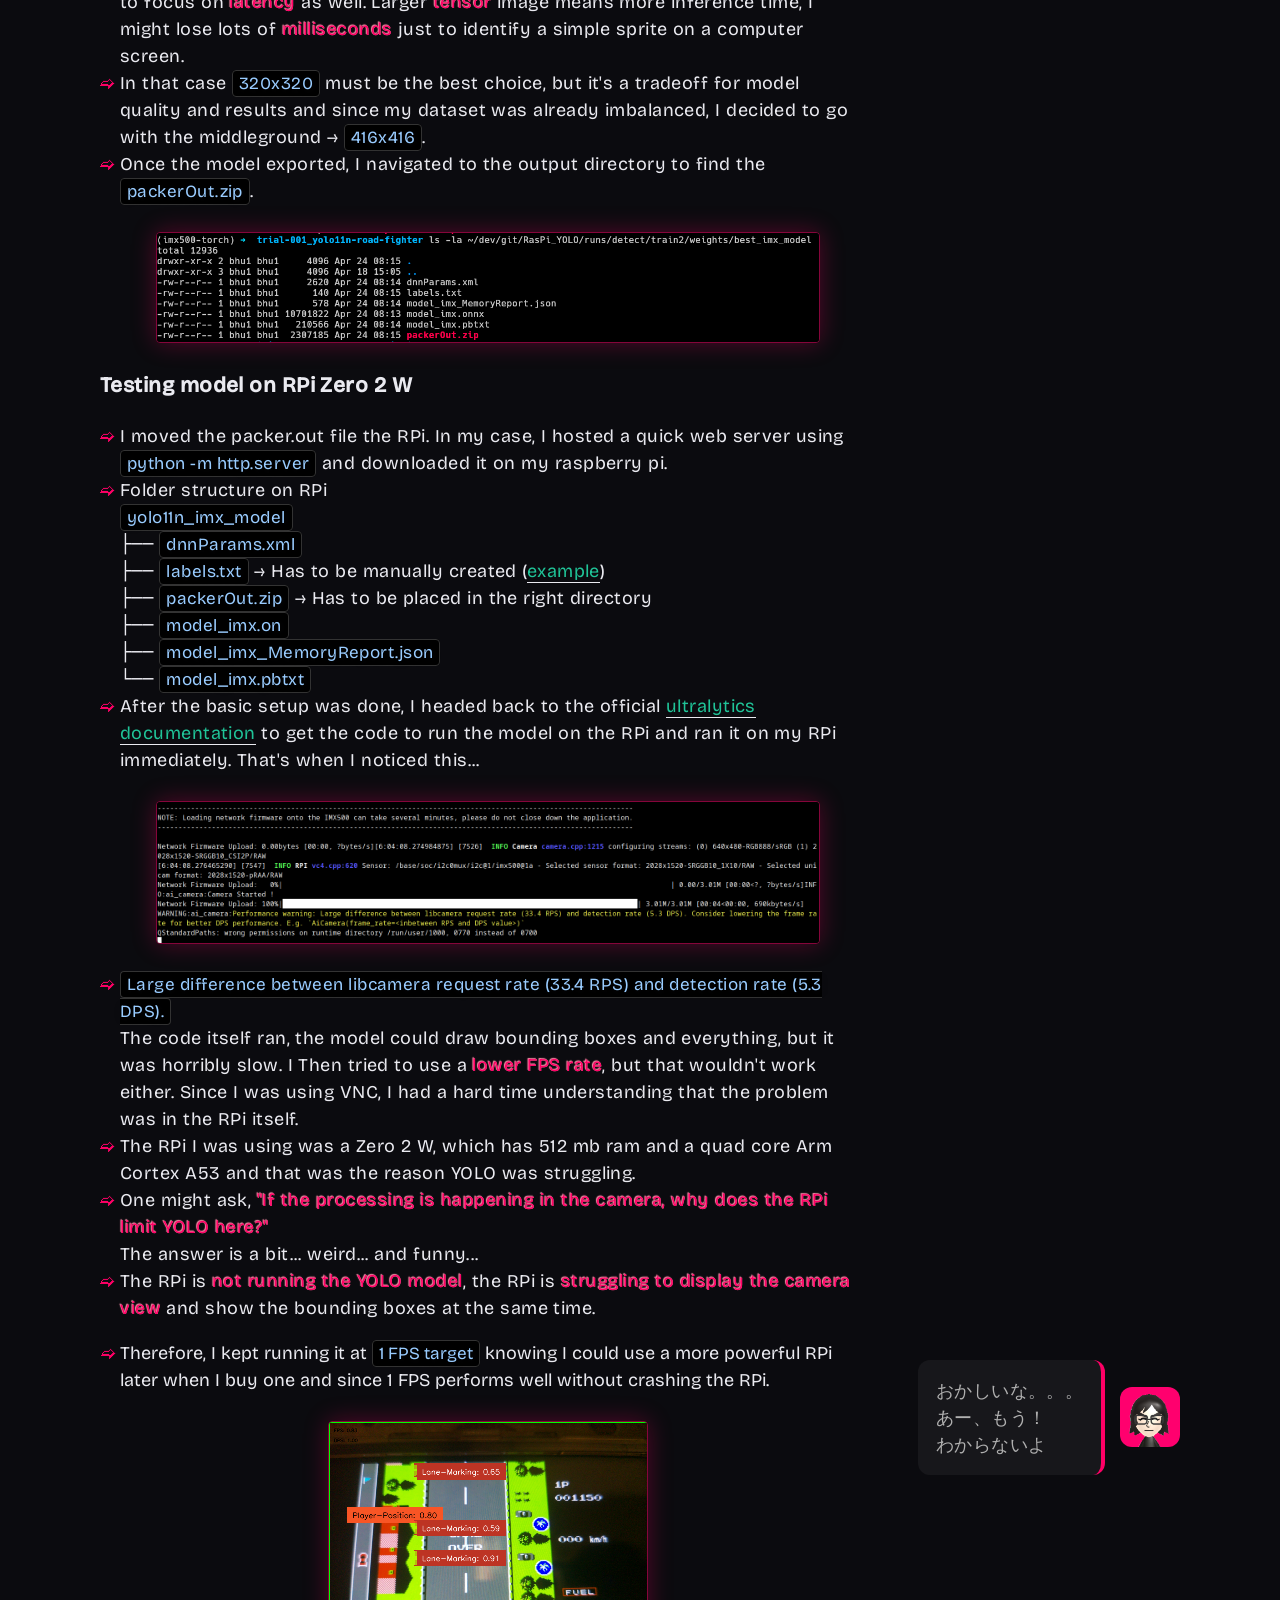
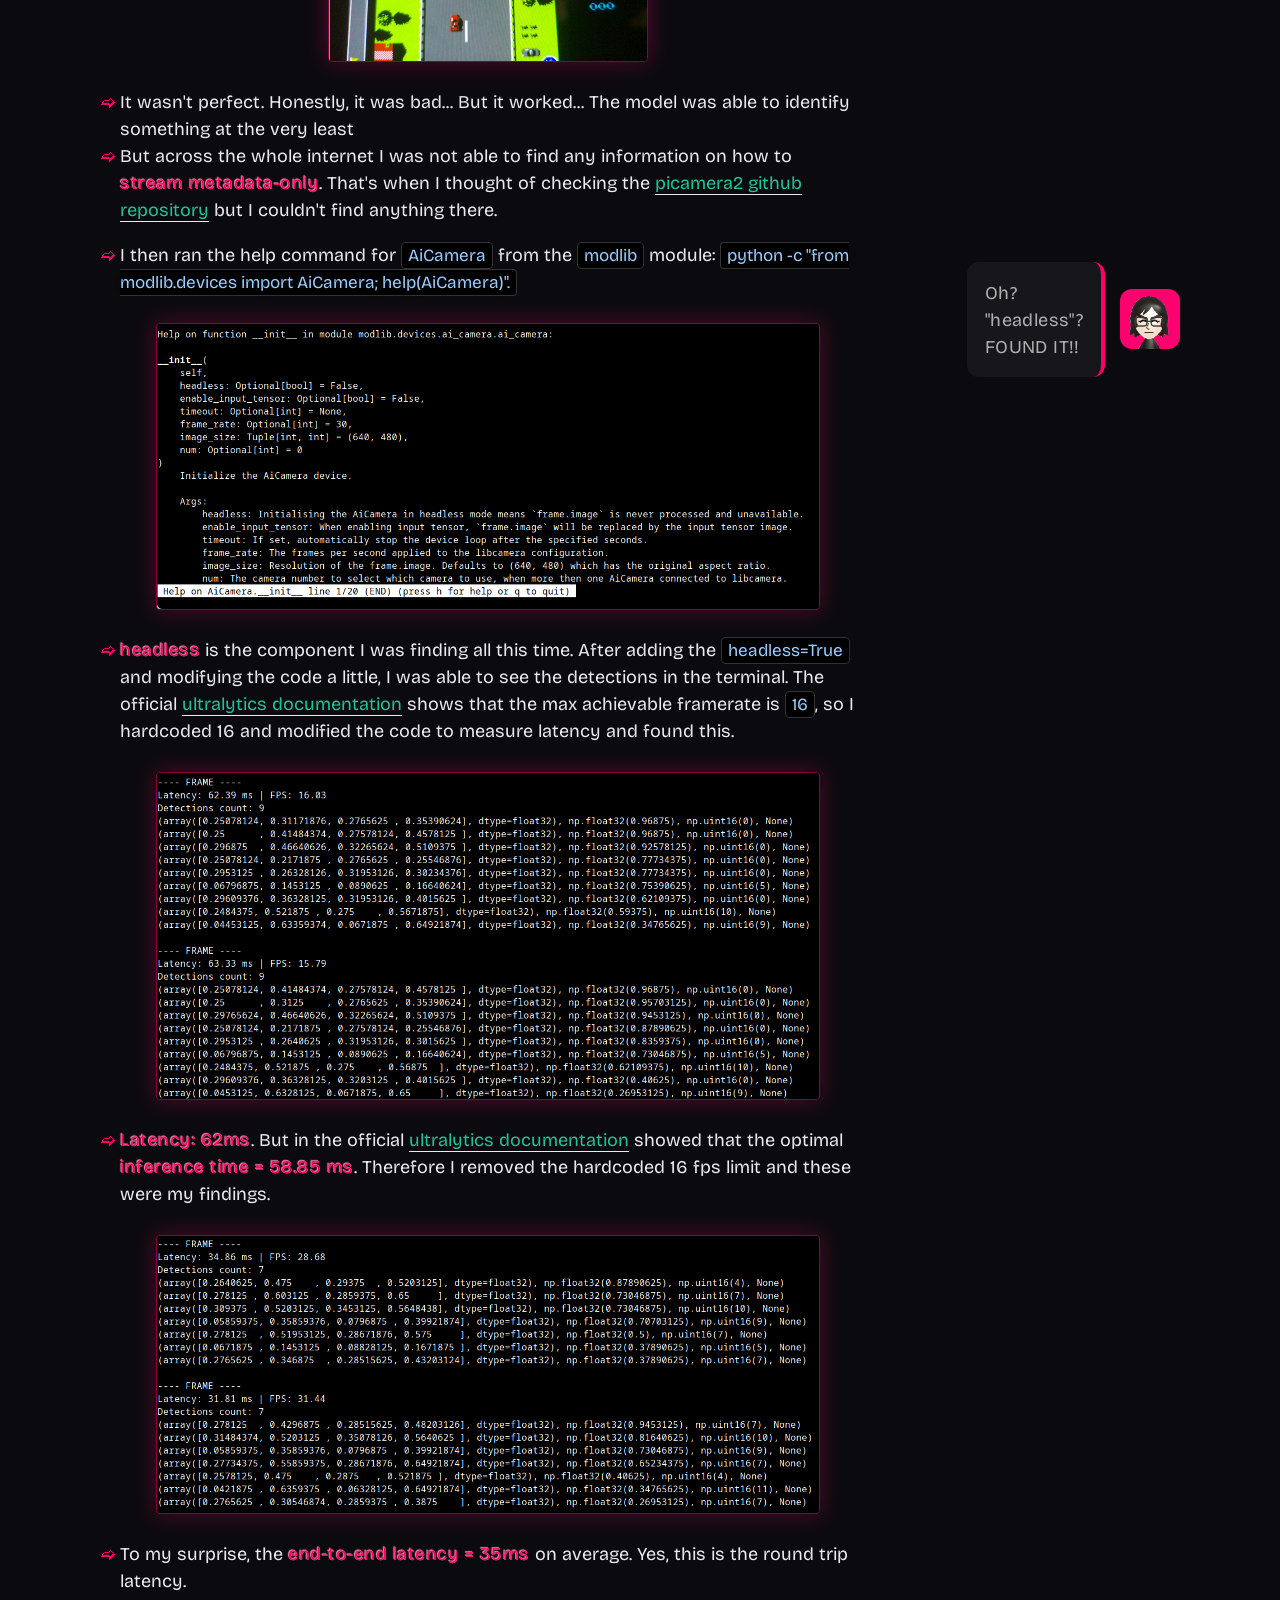
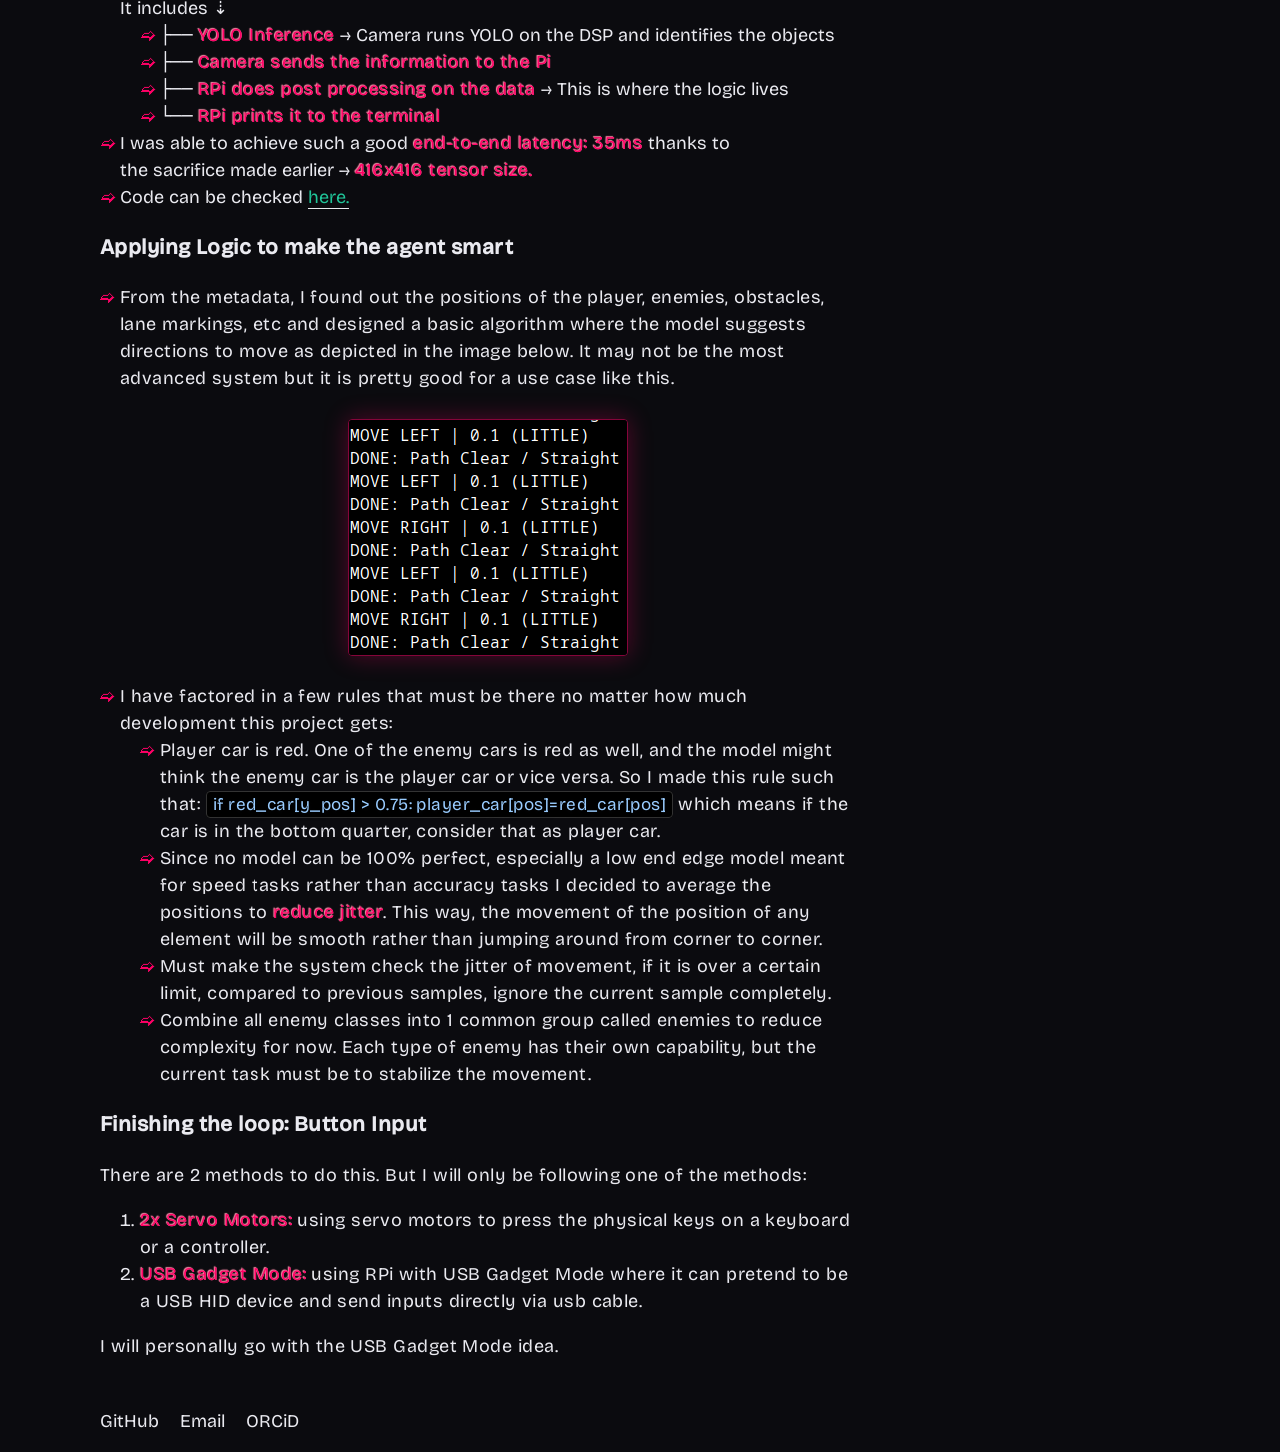
==== commit 763a1e30: "some more uiux fixes" ====
--- a/projects/edge_vision_pipeline_imx500_metadata_real_time_control/index.html
+++ b/projects/edge_vision_pipeline_imx500_metadata_real_time_control/index.html
@@ -31,16 +31,16 @@
     <p class="quick-summary">I’ve revisited this idea multiple times (ずっとずっと) since my university hackathons, where I initially relied on basic OpenCV techniques like color masking. Those approaches felt limited, so I rebuilt the system using the Sony IMX500, running a custom fine-tuned YOLO11 model directly on the sensor. The system operates on metadata only, sending results to a Raspberry Pi (I'll refer to it as RPi from now on) Zero 2 W to drive real-time control via USB HID, forming a low-latency vision → action loop without transferring image data.</p>
     <div class="project-details">
       <p>There are various model to choose from. I chose YOLO11 mainly because it has a much more stable and standard way of fine tuning models for the IMX500 sensor specifically. I have also tested various other models as seen in <a class="links2" href="https://github.com/bhu1-103/imx-500/blob/main/README.md">my GitHub repo</a>, but they have less accuracy scores when compared to yolo11.<br>
-      The main outcome of this project is to use a <code>Raspberry Pi</code> and a <code>DSP enabled Camera</code> to play the video game → <code>Road Fighter</code>.
+      The main outcome of this project is to use a <mark>Raspberry Pi</mark> and a <mark>DSP enabled Camera</mark> to play the video game → <mark>Road Fighter</mark>.
       </p>
       <p>Table of contents →</p>
       <ol>
-        <li>Done--- <a class="links2" href="#section01">Custom Dataset and Labeling</a></li>
-        <li>Done--- <a class="links2" href="#section02">Fine-Tuning on custom dataset</a></li>
-        <li>Done--- <a class="links2" href="#section03">Exporting model to IMX500</a></li>
-        <li>Done--- <a class="links2" href="#section04">Testing model on RPi Zero 2 W</a></li>
-        <li>Done--- <a class="links2" href="#section05">Applying Logic to make the agent smarter</a></li>
-        <li>Pending <a class="links2" href="#section06">Finishing the loop: Button Input</a></li>
+        <li><a class="links2" href="#section01">Custom Dataset and Labeling</a></li>
+        <li><a class="links2" href="#section02">Fine-Tuning on custom dataset</a></li>
+        <li><a class="links2" href="#section03">Exporting model to IMX500</a></li>
+        <li><a class="links2" href="#section04">Testing model on RPi Zero 2 W</a></li>
+        <li><a class="links2" href="#section05">Applying Logic to make the agent smarter</a></li>
+        <li><a class="links2" href="#section06">Finishing the loop: Button Input</a></li>
       </ol>
     <br>
 
@@ -53,7 +53,7 @@
         <li><a class="links2" href="https://ffmpeg.org">ffmpeg</a> → splitting the video into individual image samples</li>
         <li><a class="links2" href="https://app.roboflow.com/">roboflow</a> → labeling the images</li>
       </ul>
-      This is how a labeled image in <code>roboflow</code> looks like. On the left, there are the classes and on the right are the bounding boxes I put on all the images. In total, I <code>labelled 170 images</code>, which is very few, but I wanted to experiment whether such a small number would be enough given the game's sprites are exactly the same throughout the whole game and there is zero post-processing.
+      This is how a labeled image in <mark>roboflow</mark> looks like. On the left, there are the classes and on the right are the bounding boxes I put on all the images. In total, I <mark>labelled 170 images</mark>, which is very few, but I wanted to experiment whether such a small number would be enough given the game's sprites are exactly the same throughout the whole game and there is zero post-processing.
       <img class="doc" src="./7.png">
     </section>
 
@@ -69,13 +69,13 @@
         <li>This split is required as it is a good balance to make sure the model is tested on all classes of data and doesn't miss anything or trains on less data.</li>
         <li>Using the yolo command line tool, I trained the model on these parameters.<br>
           <code>yolo detect train model=yolo11n.pt data=data.yaml epochs=60 imgsz=416 amp=False batch=8</code></li>
-        <li>As we can see here, the precision in the first few epochs are not very good, but improving in the right direction. Main improvement is in <code>Recall</code> due to zero post-processing filters and simple sprites in the game. There was one major spike in the <code>mAP50</code> in the 4th epoch but the model clearly got overconfident there and reverted back to 0.2s. There is very little improvement in <code>Precision</code> and a major dip in <code>Precision</code> from <code>0.698</code> to <code>0.0661</code> but we will see better results much further.
+        <li>As we can see here, the precision in the first few epochs are not very good, but improving in the right direction. Main improvement is in <mark>Recall</mark> due to zero post-processing filters and simple sprites in the game. There was one major spike in the <mark>mAP50</mark> in the 4th epoch but the model clearly got overconfident there and reverted back to 0.2s. There is very little improvement in <mark>Precision</mark> and a major dip in <mark>Precision</mark> from <mark>0.698</mark> to <mark>0.0661</mark> but we will see better results much further.
           <img class="doc" src="./3.png"></li>
-        <li>At epoch 36, the model finally scored above <code>0.85 mAP50</code>. The <code>Recall</code> is also pretty good at around the <code>~0.85</code> range. We can see the model has essentially finished learning and reached saturation. The epochs after this give minimal improvement if any.
+        <li>At epoch 36, the model finally scored above <mark>0.85 mAP50</mark>. The <mark>Recall</mark> is also pretty good at around the <mark>~0.85</mark> range. We can see the model has essentially finished learning and reached saturation. The epochs after this give minimal improvement if any.
           <img class="doc" src="./4.png"></li>
-        <li>Since the training was happening so quickly on my GPU, I decided to let it run and watch how it performs by the end of 60 epochs. It reached the <code>~0.9 mAP50</code> scores with <code>~0.9 Recall</code> which is pretty good. It also produced a good <code>mAP50-95</code> score of <code>~0.74</code> by the last epoch which is really good for my use case as the game in question uses simple sprites and the YOLO model's capture rate being <code>16 frames per second</code>, the model would recognize objects at least once in 2 or 3 frames in the worst case scenario.
+        <li>Since the training was happening so quickly on my GPU, I decided to let it run and watch how it performs by the end of 60 epochs. It reached the <mark>~0.9 mAP50</mark> scores with <mark>~0.9 Recall</mark> which is pretty good. It also produced a good <mark>mAP50-95</mark> score of <mark>~0.74</mark> by the last epoch which is really good for my use case as the game in question uses simple sprites and the YOLO model's capture rate being <mark>16 frames per second</mark>, the model would recognize objects at least once in 2 or 3 frames in the worst case scenario.
           <img class="doc" src="./5.png"></li>
-        <li>I initially thought class imbalance would be a problem as there are <code>Lane-Markings</code> in every single image of the dataset, that is why some classes like <code>Obstacle (0.497), Fuel (0.663) and Enemy-Blue-Bad (0.753)</code> have relatively bad <code>mAP50</code> scores. But the model works fine overall.<br>
+        <li>I initially thought class imbalance would be a problem as there are <code>Lane-Markings</code> in every single image of the dataset, that is why some classes like <code>Obstacle</code> <mark>(0.497)</mark>, <code>Fuel</code> <mark>(0.663)</mark> and <code>Enemy-Blue-Bad</code> <mark>(0.753)</mark> have relatively bad <mark>mAP50</mark> scores. But the model works fine overall.<br>
           A better solution instead of depending on the "it might get detected at least once in 2 frames" hope, I could add more images of the classes that have very less labels to balance the dataset and train the model again. That will defnitely get the model to near perfect results, given the simiplicity of the classes.
           <img class="doc" src="./6.png"></li>
       </ul>
@@ -90,11 +90,11 @@
       <ul>
         <li>I have trained the model on my custom dataset. Now, all that remains is to make it usable in the IMX500 camera. The official <a class="links2" href="https://docs.ultralytics.com/integrations/sony-imx500/#usage-examples">ultralytics documentation</a> shows us how to convert the now fine-tuned model to the IMX500 format.</li>
         <li><code>yolo export model=/home/bhu1/dev/git/RasPi_YOLO/runs/detect/train2/weights/best.pt format=imx data=data.yaml</code><br>
-          As seen in the code, the <code>best.pt</code> weights are used again. But, this time, they are used to <code>export</code> the model and the format used is <code>format=imx</code>.
+          As seen in the code, the <code>best.pt</code> weights are used again. But, this time, they are used to <mark>export</mark> the model and the format used is <code>format=imx</code>.
           <img class="doc" src="./8.png">
         </li>
         <li>I just transfered the file to the RPi and this part was done. The 3 most widely used image resolutions are: <code>320x320</code>, <code>416x416</code> and <code>640x640</code>.</li>
-        <li><code>640x640</code> is an excellent choice if we need accuracy, but for this project, I need to focus on <code>latency</code> as well. Larger <code>tensor</code> image means more inference time, I might lose lots of <code>milliseconds</code> just to identify a simple sprite on a computer screen.</li>
+        <li><code>640x640</code> is an excellent choice if we need accuracy, but for this project, I need to focus on <mark>latency</mark> as well. Larger <mark>tensor</mark> image means more inference time, I might lose lots of <mark>milliseconds</mark> just to identify a simple sprite on a computer screen.</li>
         <li>In that case <code>320x320</code> must be the best choice, but it's a tradeoff for model quality and results and since my dataset was already imbalanced, I decided to go with the middleground → <code>416x416</code>.</li>
         <li>Once the model exported, I navigated to the output directory to find the <code>packerOut.zip</code>.
           <img class="doc" src="./9.png">
@@ -109,8 +109,8 @@
         <li>Folder structure on RPi<br>
           <code>yolo11n_imx_model</code><br>
           ├── <code>dnnParams.xml</code><br>
-          ├── <code>labels.txt</code> → Has to be manually created (<a class="links2" href="https://github.com/bhu1-103/imx-500/blob/main/models/game-agent-01/yolo11n_imx_model/labels.txt">example</a>), other files will be generated automatically.<br>
-          ├── <code>packerOut.zip</code> → Has to be placed in the right directory.<br>
+          ├── <code>labels.txt</code> → Has to be manually created (<a class="links2" href="https://github.com/bhu1-103/imx-500/blob/main/models/game-agent-01/yolo11n_imx_model/labels.txt">example</a>)<br>
+          ├── <code>packerOut.zip</code> → Has to be placed in the right directory<br>
           ├── <code>model_imx.on</code><br>
           ├── <code>model_imx_MemoryReport.json</code><br>
           └── <code>model_imx.pbtxt</code><br></li>
@@ -119,13 +119,13 @@
         
         <li><code>Large difference between libcamera request rate (33.4 RPS) and detection rate (5.3 DPS).</code><br>
           The code itself ran, the model could draw bounding boxes and everything, but it was horribly slow.
-          I Then tried to use a <code>lower FPS rate</code>, but that wouldn't work either.
+          I Then tried to use a <mark>lower FPS rate</mark>, but that wouldn't work either.
           Since I was using VNC, I had a hard time understanding that the problem was in the RPi itself.
         </li>
         <li>The RPi I was using was a Zero 2 W, which has 512 mb ram and a quad core Arm Cortex A53 and that was the reason YOLO was struggling.</li>
-        <li>One might ask, <code>"If the processing is happening in the camera, why does the RPi limit YOLO here?"</code><br>
+        <li>One might ask, <mark>"If the processing is happening in the camera, why does the RPi limit YOLO here?"</mark><br>
           The answer is a bit... weird... and funny...</li>
-        <li>The RPi is <code>not running the YOLO model</code>, the RPi is <code>struggling to display the camera view</code> and show the bounding boxes at the same time.</li>
+        <li>The RPi is <mark>not running the YOLO model</mark>, the RPi is <mark>struggling to display the camera view</mark> and show the bounding boxes at the same time.</li>
         </ul>
     </div>
     <div class="mii-chat"><img src="../../assets/images/avatar/mii-red-bg.png" class="chat-avatar" alt="Mii Chat"><div class="chat-bubble"><p>おかしいな。。。<br>あー、もう！<br>わからないよ</p></div></div>
@@ -134,7 +134,7 @@
         <li>Therefore, I kept running it at <code>1 FPS target</code> knowing I could use a more powerful RPi later when I buy one and since 1 FPS performs well without crashing the RPi.
           <img class="doc" src="./11.png"></li>
         <li>It wasn't perfect. Honestly, it was bad... But it worked... The model was able to identify something at the very least</li>
-        <li>But across the whole internet I was not able to find any information on how to <code>stream metadata-only</code>. That's when I thought of checking the <a class="links2" href="https://github.com/raspberrypi/picamera2/tree/main/examples/imx500">picamera2 github repository</a> but I couldn't find anything there.</li>
+        <li>But across the whole internet I was not able to find any information on how to <mark>stream metadata-only</mark>. That's when I thought of checking the <a class="links2" href="https://github.com/raspberrypi/picamera2/tree/main/examples/imx500">picamera2 github repository</a> but I couldn't find anything there.</li>
         </ul>
     </div>
     <div class="mii-chat"><img src="../../assets/images/avatar/mii-red-bg.png" class="chat-avatar" alt="Mii Chat"><div class="chat-bubble"><p>Oh?<br>"headless"?<br>FOUND IT!!</p></div></div>
@@ -142,21 +142,21 @@
       <ul>
         <li>I then ran the help command for <code>AiCamera</code> from the <code>modlib</code> module: <code>python -c "from modlib.devices import AiCamera; help(AiCamera)".</code>
           <img class="doc" src="./12.png"></li>
-        <li><code>headless</code> is the component I was finding all this time. After adding the <code>headless=True</code> and modifying the code a little, I was able to see the detections in the terminal. The official <a class="links2" href="https://docs.ultralytics.com/integrations/sony-imx500/#usage-examples">ultralytics documentation</a> shows that the max achievable framerate is <code>16</code>, so I hardcoded 16 and modified the code to measure latency and found this.
+        <li><mark>headless</mark> is the component I was finding all this time. After adding the <code>headless=True</code> and modifying the code a little, I was able to see the detections in the terminal. The official <a class="links2" href="https://docs.ultralytics.com/integrations/sony-imx500/#usage-examples">ultralytics documentation</a> shows that the max achievable framerate is <code>16</code>, so I hardcoded 16 and modified the code to measure latency and found this.
           <img class="doc" src="./13.png"></li>
-        <li><code>Latency: 62ms</code>. But in the official <a class="links2" href="https://docs.ultralytics.com/integrations/sony-imx500/#benchmarks">ultralytics documentation</a> showed that the optimal <code>inference time = 58.85 ms</code>. Therefore I removed the hardcoded 16 fps limit and these were my findings.
+        <li><mark>Latency: 62ms</mark>. But in the official <a class="links2" href="https://docs.ultralytics.com/integrations/sony-imx500/#benchmarks">ultralytics documentation</a> showed that the optimal <mark>inference time = 58.85 ms</mark>. Therefore I removed the hardcoded 16 fps limit and these were my findings.
           <img class="doc" src="./14.png"></li>
-        <li>To my surprise, the <code>end-to-end latency = 35ms</code> on average. Yes, this is the round trip latency.<br>
+        <li>To my surprise, the <mark>end-to-end latency = 35ms</mark> on average. Yes, this is the round trip latency.<br>
           It includes ⇣
           <ol>
-            <li>├── <code>YOLO Inference</code> → Camera runs YOLO on the DSP and identifies the objects</li>
-            <li>├── <code>Camera sends the information to the Pi</code></li>
-            <li>├── <code>RPi does post processing on the data</code> → This is where the logic lives</li>
-            <li>└── <code>RPi prints it to the terminal</code></li>
+            <li>├── <mark>YOLO Inference</mark> → Camera runs YOLO on the DSP and identifies the objects</li>
+            <li>├── <mark>Camera sends the information to the Pi</mark></li>
+            <li>├── <mark>RPi does post processing on the data</mark> → This is where the logic lives</li>
+            <li>└── <mark>RPi prints it to the terminal</mark></li>
           </ol>
         </li>
-        <li>I was able to achieve such a good <code>end-to-end latency: 35ms</code> thanks to <br>
-          the sacrifice made earlier → <code>416x416 tensor size.</code></li>
+        <li>I was able to achieve such a good <mark>end-to-end latency: 35ms</mark> thanks to <br>
+          the sacrifice made earlier → <mark>416x416 tensor size.</mark></li>
         <li>Code can be checked <a class="links2" href="https://github.com/bhu1-103/imx-500/blob/main/models/game-agent-01/README.md">here.</a></li>
       </ul>
     </section>
@@ -168,7 +168,7 @@
         <li>I have factored in a few rules that must be there no matter how much development this project gets:</li>
         <ol>
           <li>Player car is red. One of the enemy cars is red as well, and the model might think the enemy car is the player car or vice versa. So I made this rule such that: <code>if red_car[y_pos] > 0.75: player_car[pos]=red_car[pos]</code> which means if the car is in the bottom quarter, consider that as player car.</li>
-          <li>Since no model can be 100% perfect, especially a low end edge model meant for speed tasks rather than accuracy tasks I decided to average the positions to <code>reduce jitter</code>. This way, the movement of the position of any element will be smooth rather than jumping around from corner to corner.</li>
+          <li>Since no model can be 100% perfect, especially a low end edge model meant for speed tasks rather than accuracy tasks I decided to average the positions to <mark>reduce jitter</mark>. This way, the movement of the position of any element will be smooth rather than jumping around from corner to corner.</li>
           <li>Must make the system check the jitter of movement, if it is over a certain limit, compared to previous samples, ignore the current sample completely.</li>
           <li>Combine all enemy classes into 1 common group called enemies to reduce complexity for now. Each type of enemy has their own capability, but the current task must be to stabilize the movement.</li>
         </ol>
@@ -179,8 +179,8 @@
       <h3>Finishing the loop: Button Input</h3>
        There are 2 methods to do this. But I will only be following one of the methods:
        <ol>
-         <li><code>2x Servo Motors:</code> using servo motors to press the physical keys on a keyboard or a controller.</li>
-         <li><code>USB Gadget Mode:</code> using RPi with USB Gadget Mode where it can pretend to be a USB HID device and send inputs directly via usb cable.</li>
+         <li><mark>2x Servo Motors:</mark> using servo motors to press the physical keys on a keyboard or a controller.</li>
+         <li><mark>USB Gadget Mode:</mark> using RPi with USB Gadget Mode where it can pretend to be a USB HID device and send inputs directly via usb cable.</li>
        </ol>
        I will personally go with the USB Gadget Mode idea.
     </section>
--- a/assets/styles/styles.css
+++ b/assets/styles/styles.css
@@ -7,6 +7,7 @@
   --balance: #20C498;
   --counter: #99ccff;
   --refresh: #DDEE22;
+  --data: #FF8FAB;
   --cursor-normal: url('../cursors/cursor-normal.png') 16 4, auto;
   --cursor-click: url('../cursors/cursor-click.png') 16 5, pointer;
 }
@@ -171,11 +172,17 @@
 
 p {
   color: var(--muted);
-  line-height: 1.75;
+  line-height: 1.5;
+  letter-spacing: 0.02em;
   max-width: none;
   margin-bottom: 16px;
   padding-left: 8px;
   padding-right: 8px;
+}
+
+section {
+  line-height: 1.5;
+  letter-spacing: 0.025em;
 }
 
 .project-preview .projects-btn {
@@ -331,6 +338,7 @@
   overflow: hidden;
   z-index: 0;
   flex-shrink: 0;
+  transition: color 0.3s ease;
 }
 
 .projects-btn:before {
@@ -552,6 +560,17 @@
   font-size: 0.95em;
   border: 1px solid #333;
   text-shadow: 1px 1px 6px var(--bg);
+  overflow-wrap: break-word;
+}
+
+mark {
+  background: transparent;
+  color: var(--accent);
+  text-shadow: 
+      0px 0px 0px var(--data),
+      -1px -1px 1px var(--data);
+
+  letter-spacing: 0.5px;
 }
 
 ul li::marker {
@@ -562,6 +581,16 @@
 
 ul {
   padding-left: 20px;
+  line-height: 1.5;
+}
+
+ol {
+  line-height: 1.5;
+}
+
+.toc-list {
+  list-style-type: none;
+  padding-left: 0;
 }
 
 img.doc {
@@ -571,8 +600,8 @@
   display: block;
   margin: 1.5rem auto;
   border-radius: 4px;
-  border: 4px solid rgba(255, 0, 102, 0.4);
-  box-shadow: 0 4px 6px rgba(0, 0, 0, 0.3);
+  border: 1px solid rgba(255, 0, 102, 0.5);
+  box-shadow: 0 0 25px rgba(255, 0, 102, 0.3);
 }
 
 @media (max-width: 600px) {
@@ -644,7 +673,7 @@
   }
   .chat-bubble p {
     margin: 2;
-    line-height: 1.3;
+    line-height: 1.2;
     font-size: 0.95rem;
   }
   .links2 {
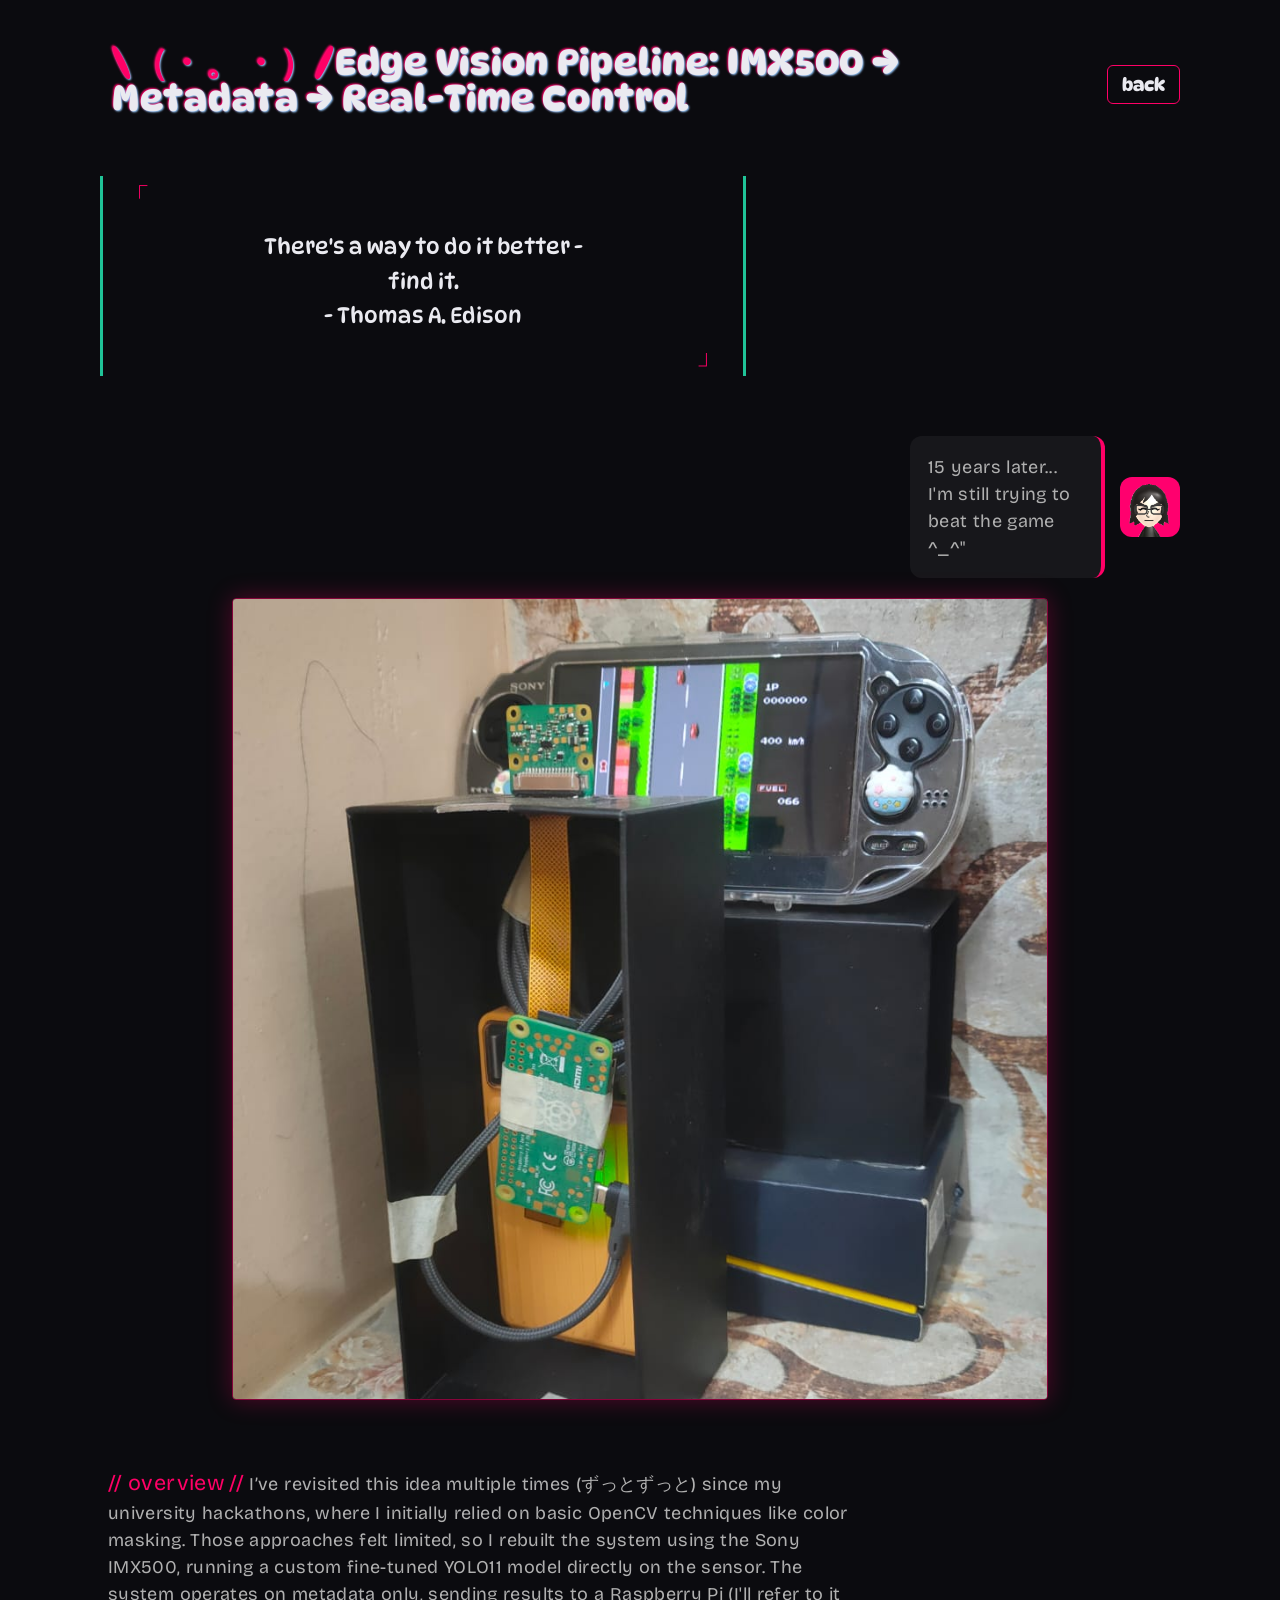
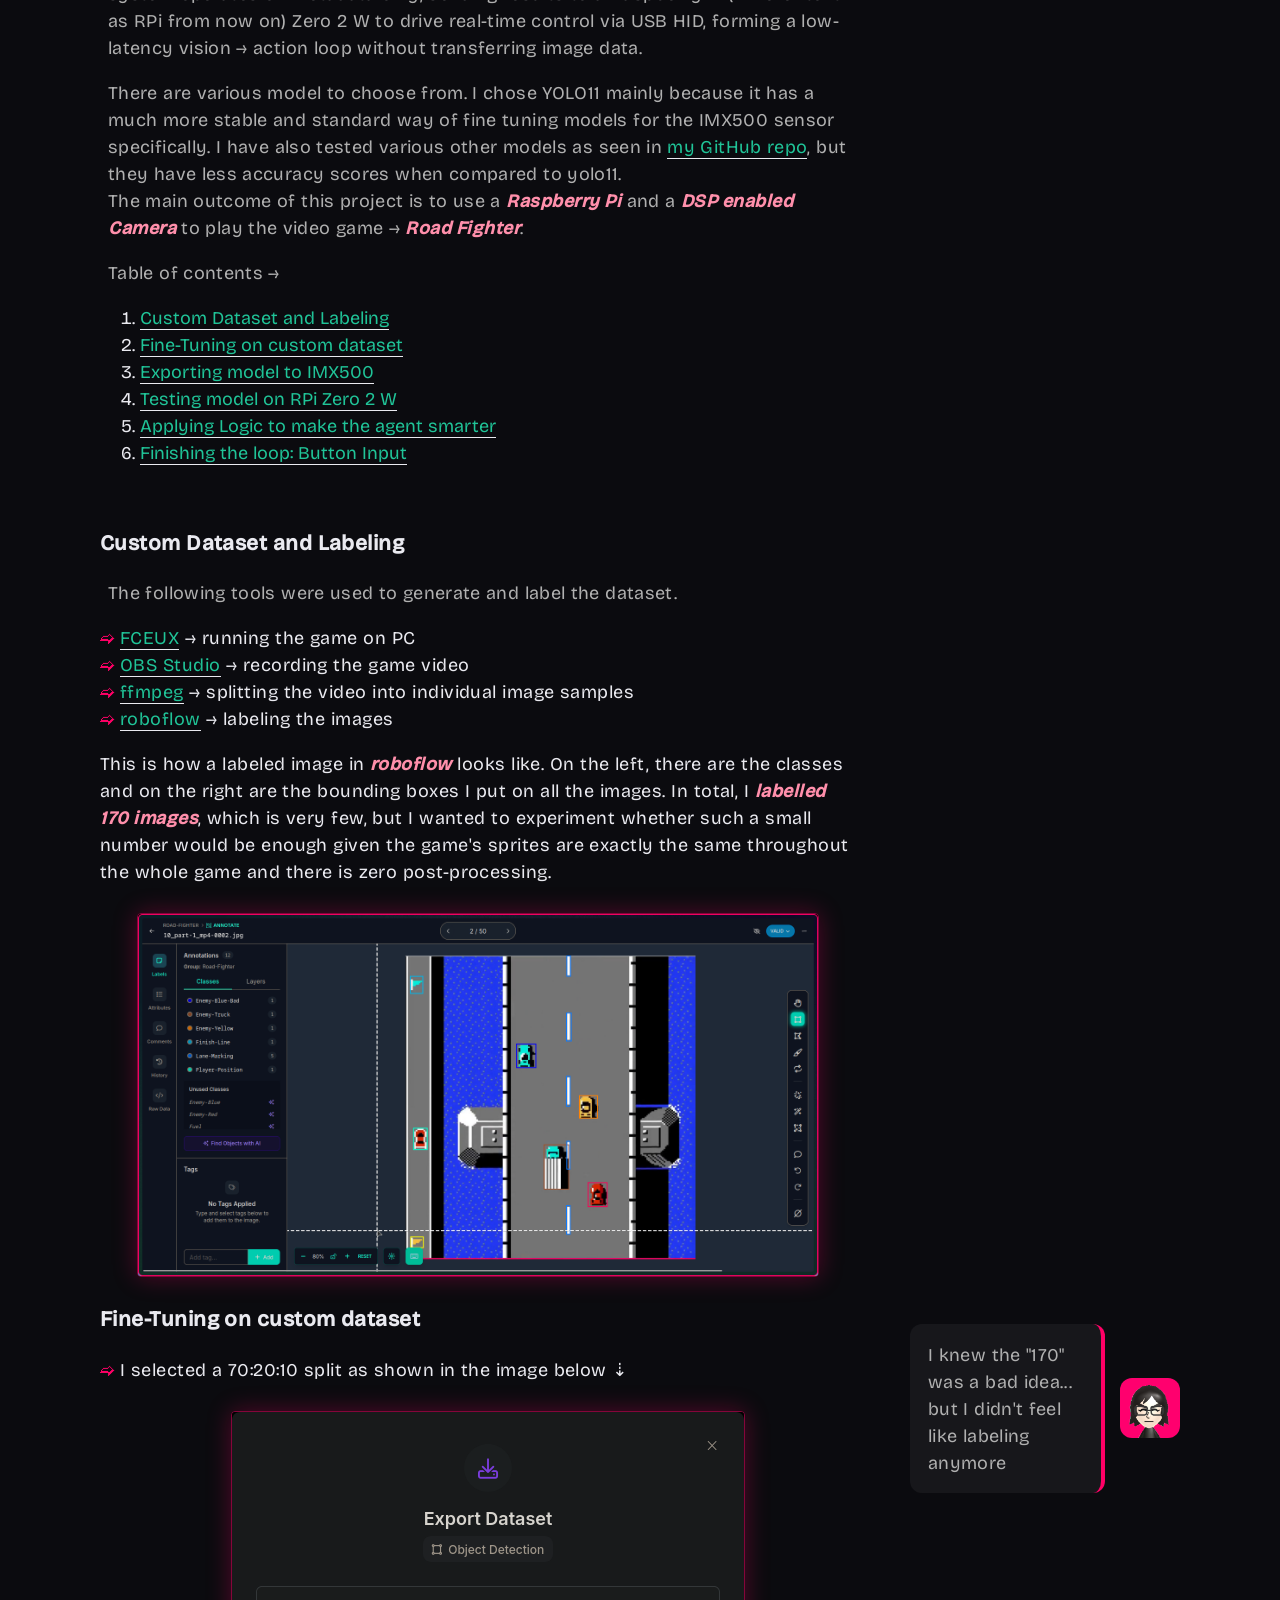
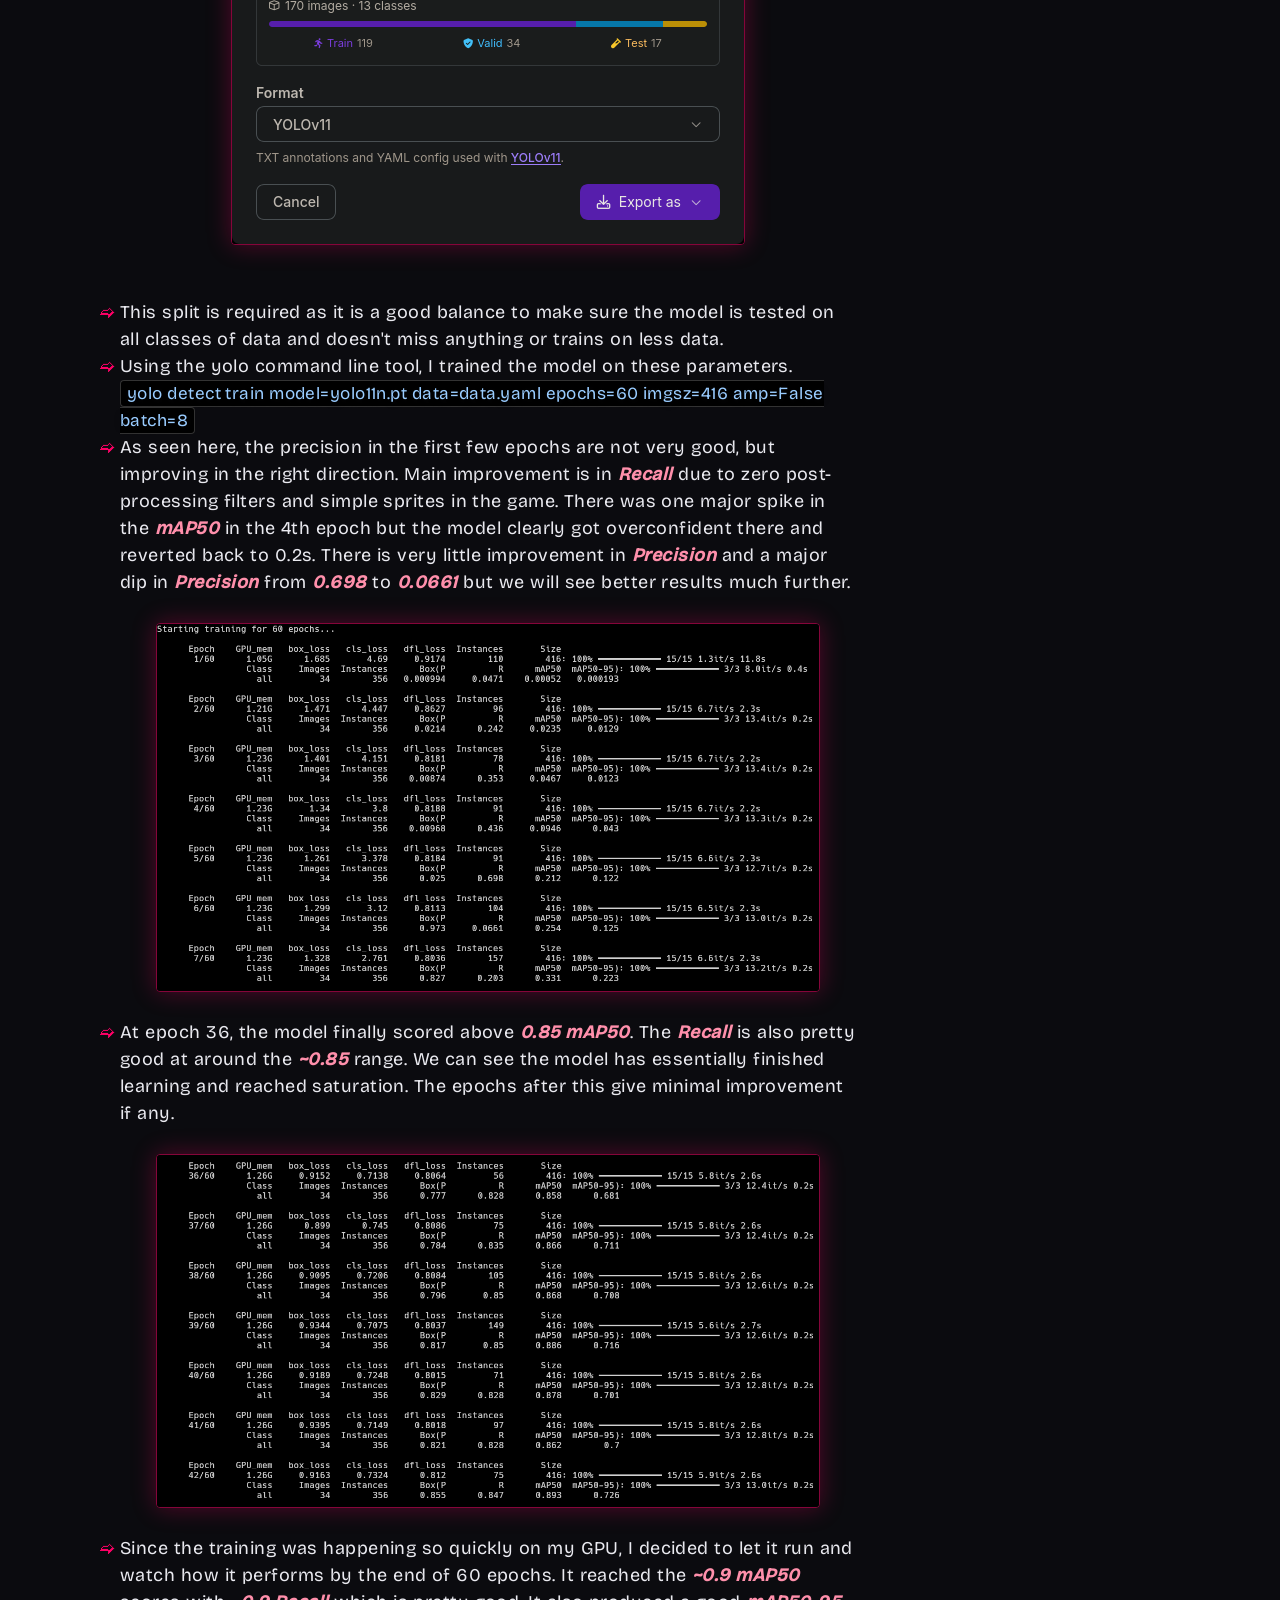
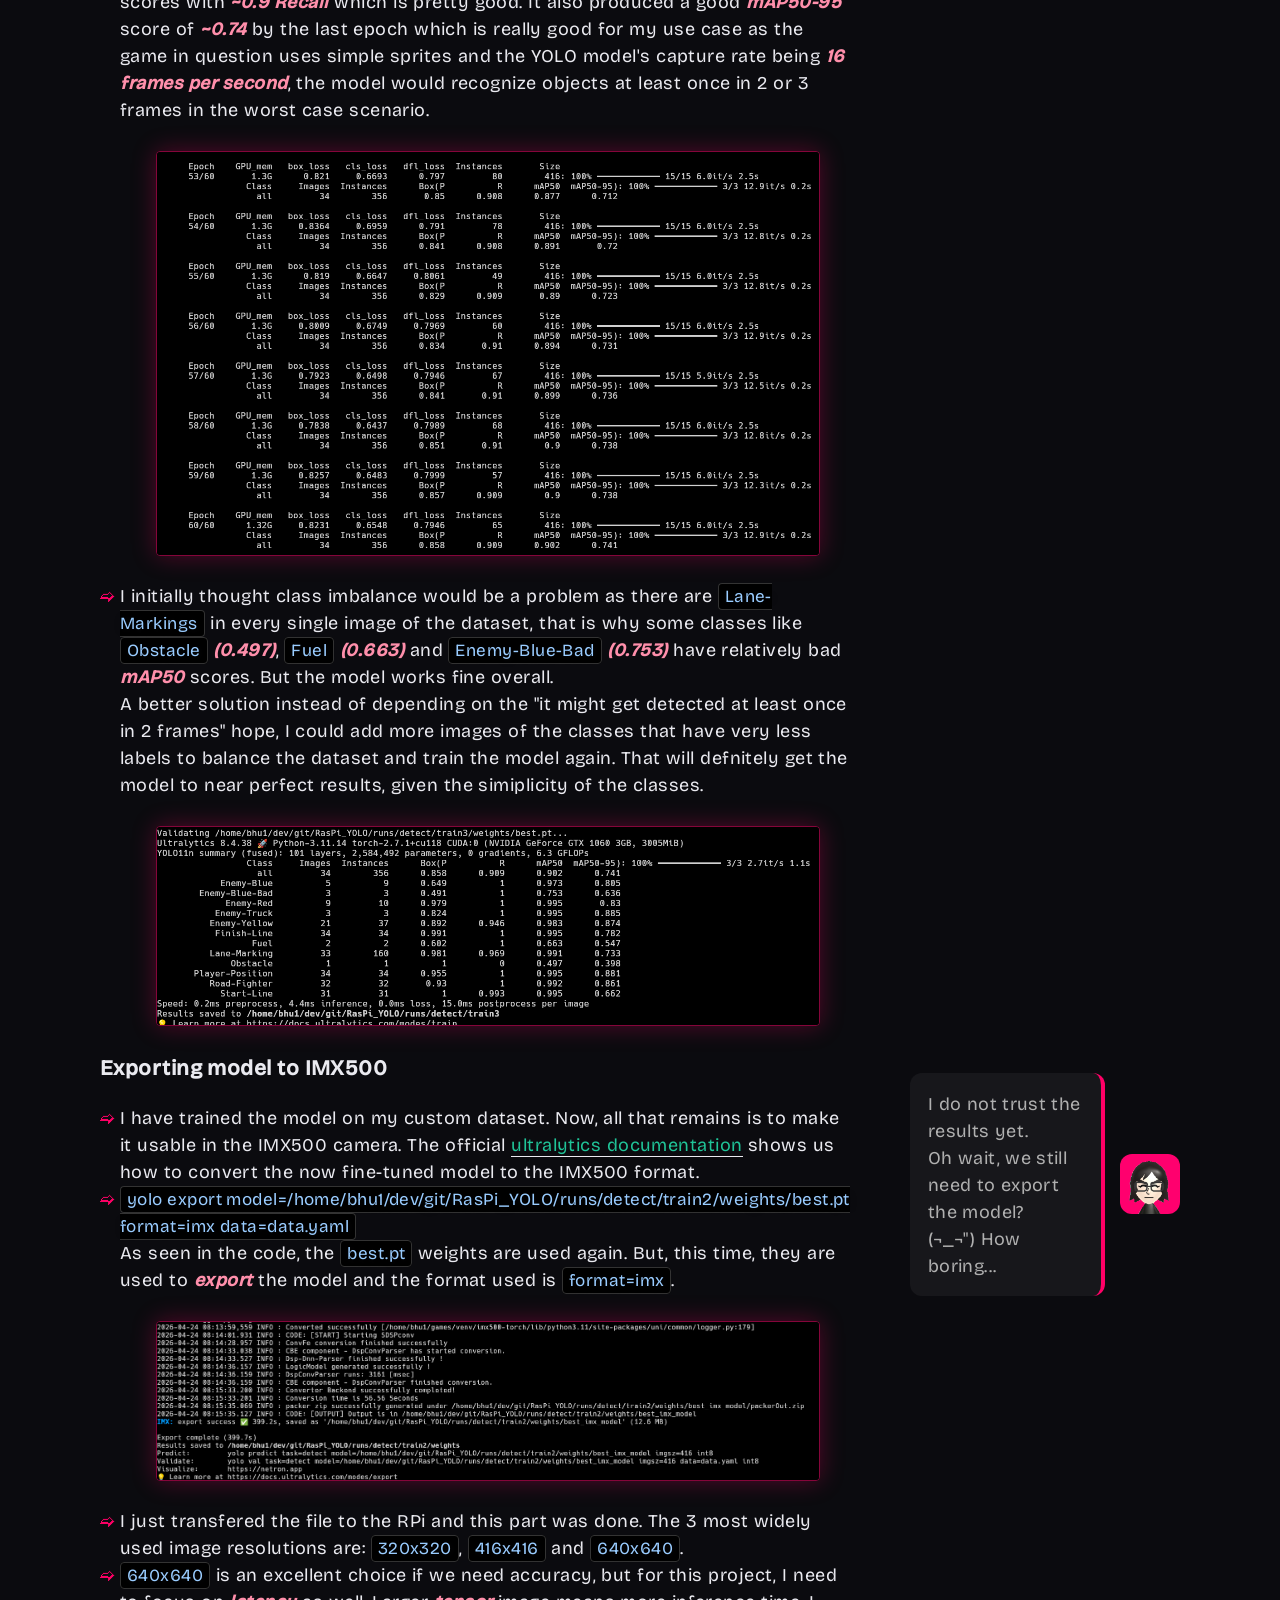
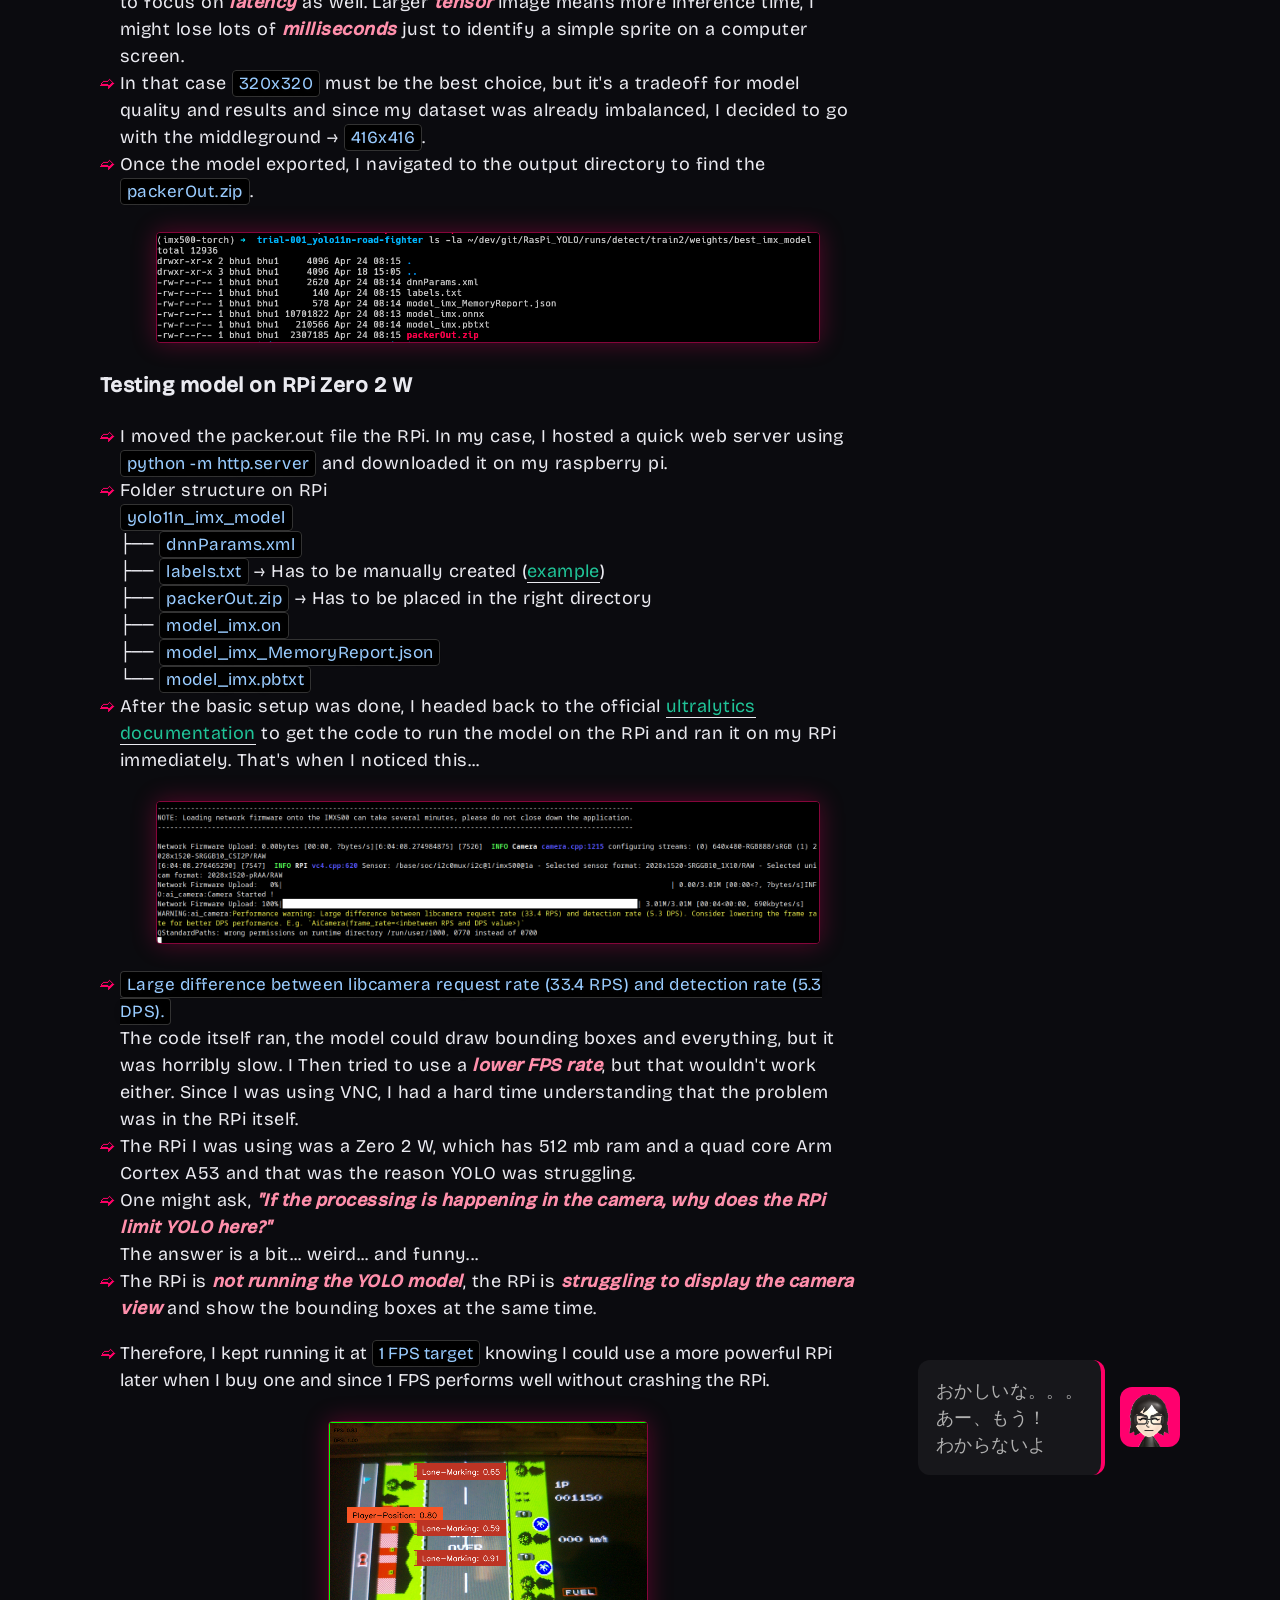
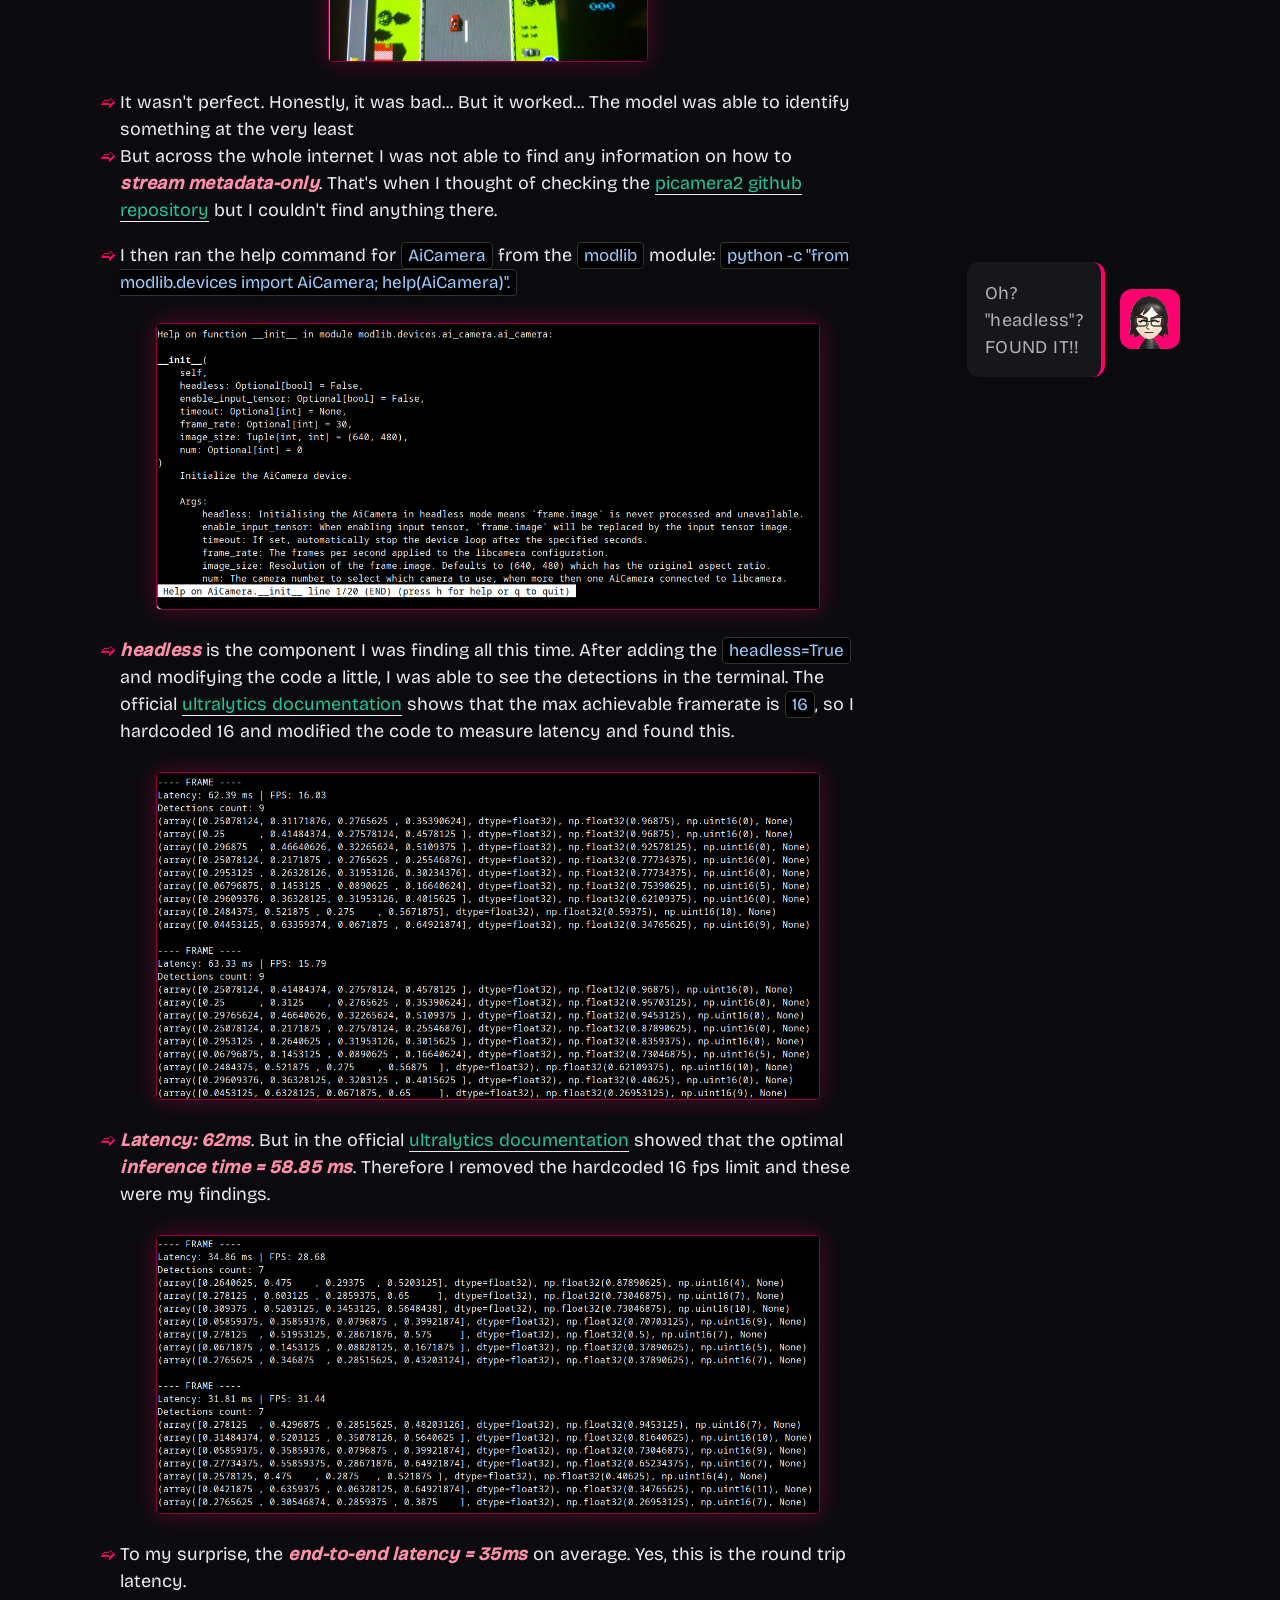
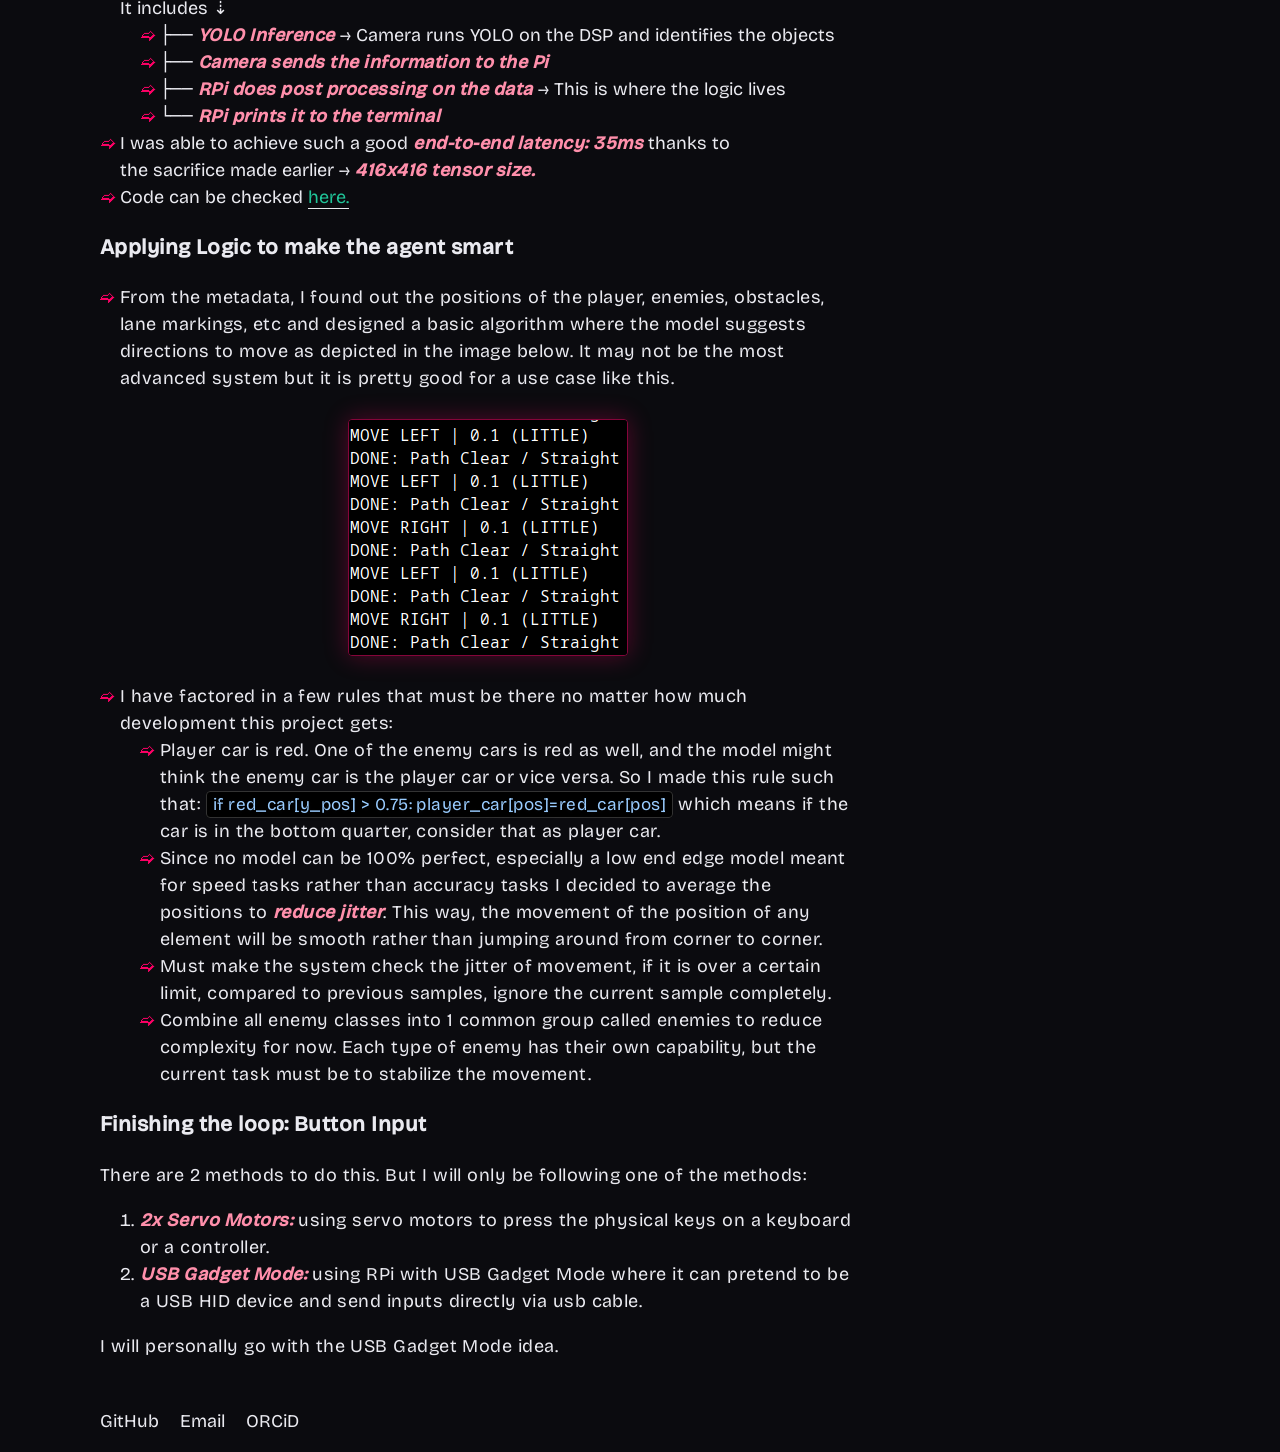
==== commit 6d0ac541: "some more uiux fixes" ====
--- a/projects/edge_vision_pipeline_imx500_metadata_real_time_control/index.html
+++ b/projects/edge_vision_pipeline_imx500_metadata_real_time_control/index.html
@@ -69,7 +69,7 @@
         <li>This split is required as it is a good balance to make sure the model is tested on all classes of data and doesn't miss anything or trains on less data.</li>
         <li>Using the yolo command line tool, I trained the model on these parameters.<br>
           <code>yolo detect train model=yolo11n.pt data=data.yaml epochs=60 imgsz=416 amp=False batch=8</code></li>
-        <li>As we can see here, the precision in the first few epochs are not very good, but improving in the right direction. Main improvement is in <mark>Recall</mark> due to zero post-processing filters and simple sprites in the game. There was one major spike in the <mark>mAP50</mark> in the 4th epoch but the model clearly got overconfident there and reverted back to 0.2s. There is very little improvement in <mark>Precision</mark> and a major dip in <mark>Precision</mark> from <mark>0.698</mark> to <mark>0.0661</mark> but we will see better results much further.
+        <li>As seen here, the precision in the first few epochs are not very good, but improving in the right direction. Main improvement is in <mark>Recall</mark> due to zero post-processing filters and simple sprites in the game. There was one major spike in the <mark>mAP50</mark> in the 4th epoch but the model clearly got overconfident there and reverted back to 0.2s. There is very little improvement in <mark>Precision</mark> and a major dip in <mark>Precision</mark> from <mark>0.698</mark> to <mark>0.0661</mark> but we will see better results much further.
           <img class="doc" src="./3.png"></li>
         <li>At epoch 36, the model finally scored above <mark>0.85 mAP50</mark>. The <mark>Recall</mark> is also pretty good at around the <mark>~0.85</mark> range. We can see the model has essentially finished learning and reached saturation. The epochs after this give minimal improvement if any.
           <img class="doc" src="./4.png"></li>
--- a/assets/styles/styles.css
+++ b/assets/styles/styles.css
@@ -7,7 +7,7 @@
   --balance: #20C498;
   --counter: #99ccff;
   --refresh: #DDEE22;
-  --data: #FF8FAB;
+  --peach: #FF8FAB;
   --cursor-normal: url('../cursors/cursor-normal.png') 16 4, auto;
   --cursor-click: url('../cursors/cursor-click.png') 16 5, pointer;
 }
@@ -565,11 +565,9 @@
 
 mark {
   background: transparent;
-  color: var(--accent);
-  text-shadow: 
-      0px 0px 0px var(--data),
-      -1px -1px 1px var(--data);
-
+  color: var(--peach);
+  font-style: italic;
+  font-weight: 700;
   letter-spacing: 0.5px;
 }
 
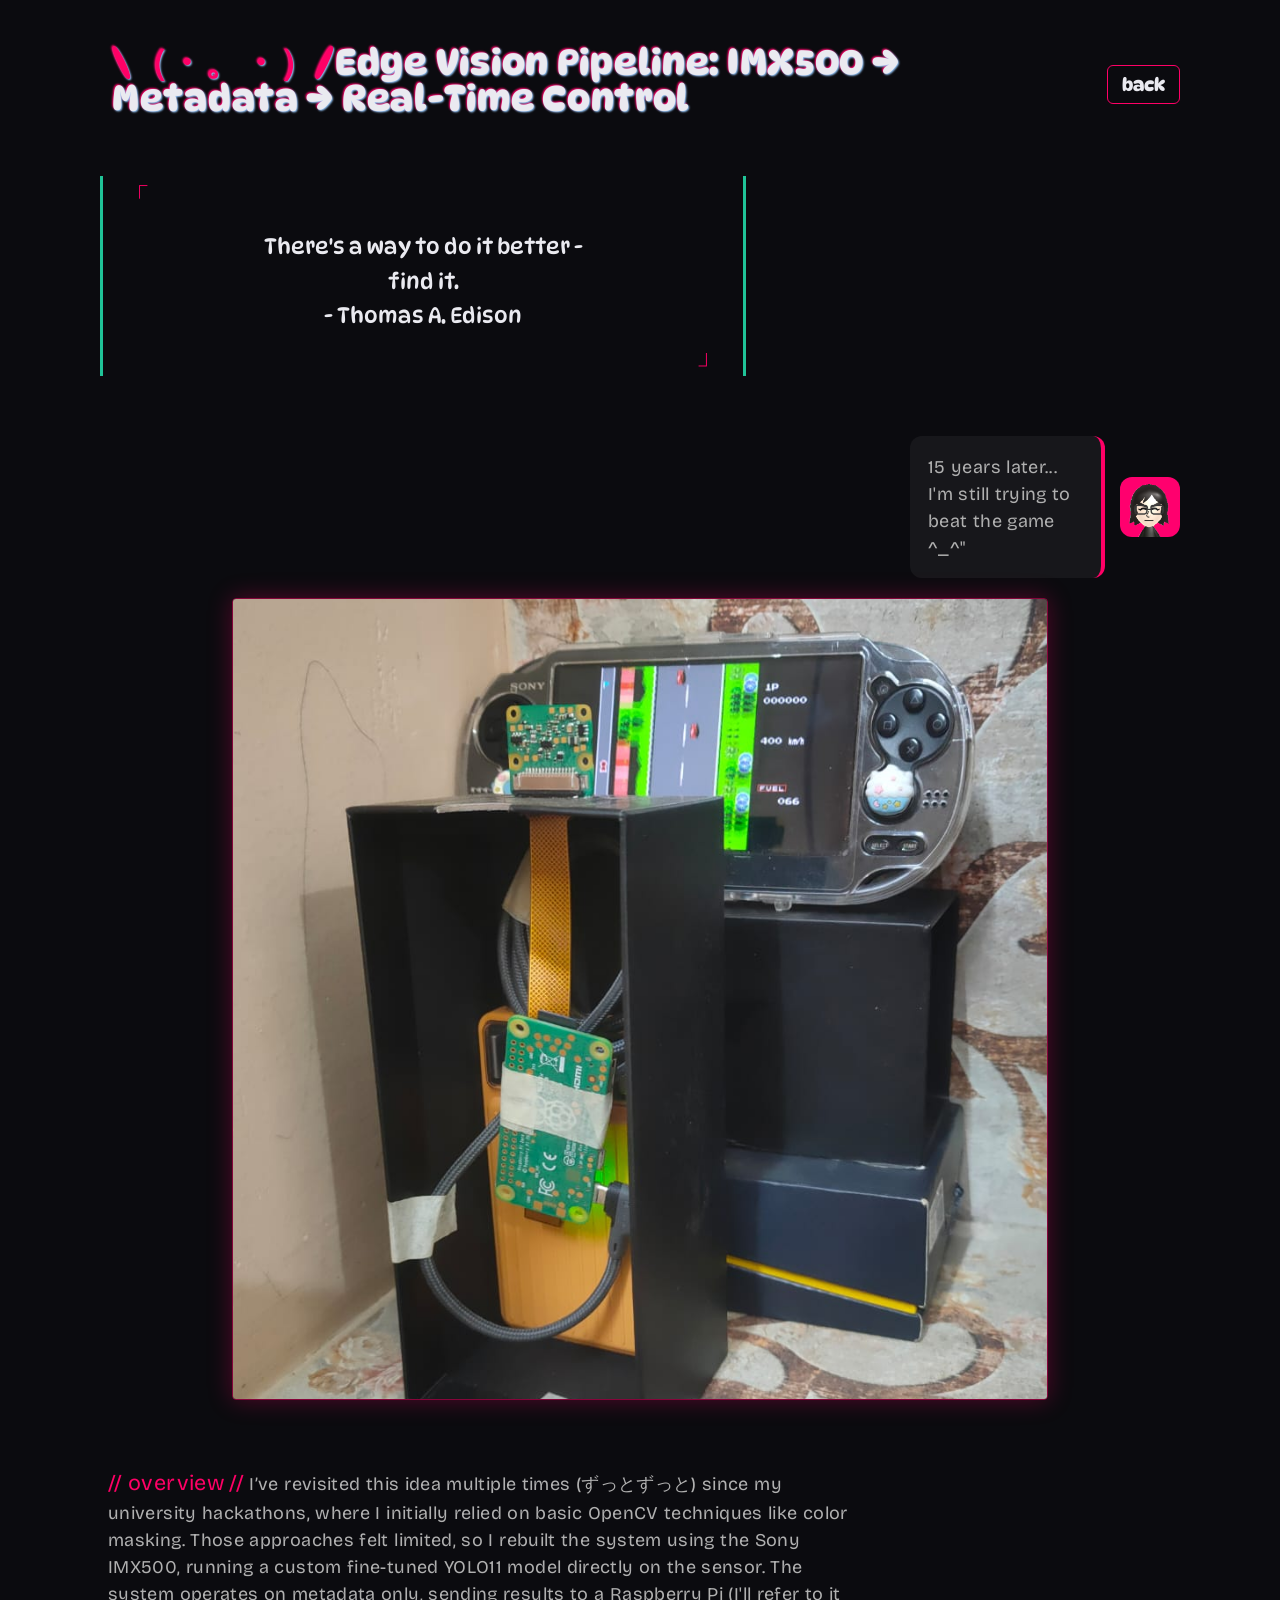
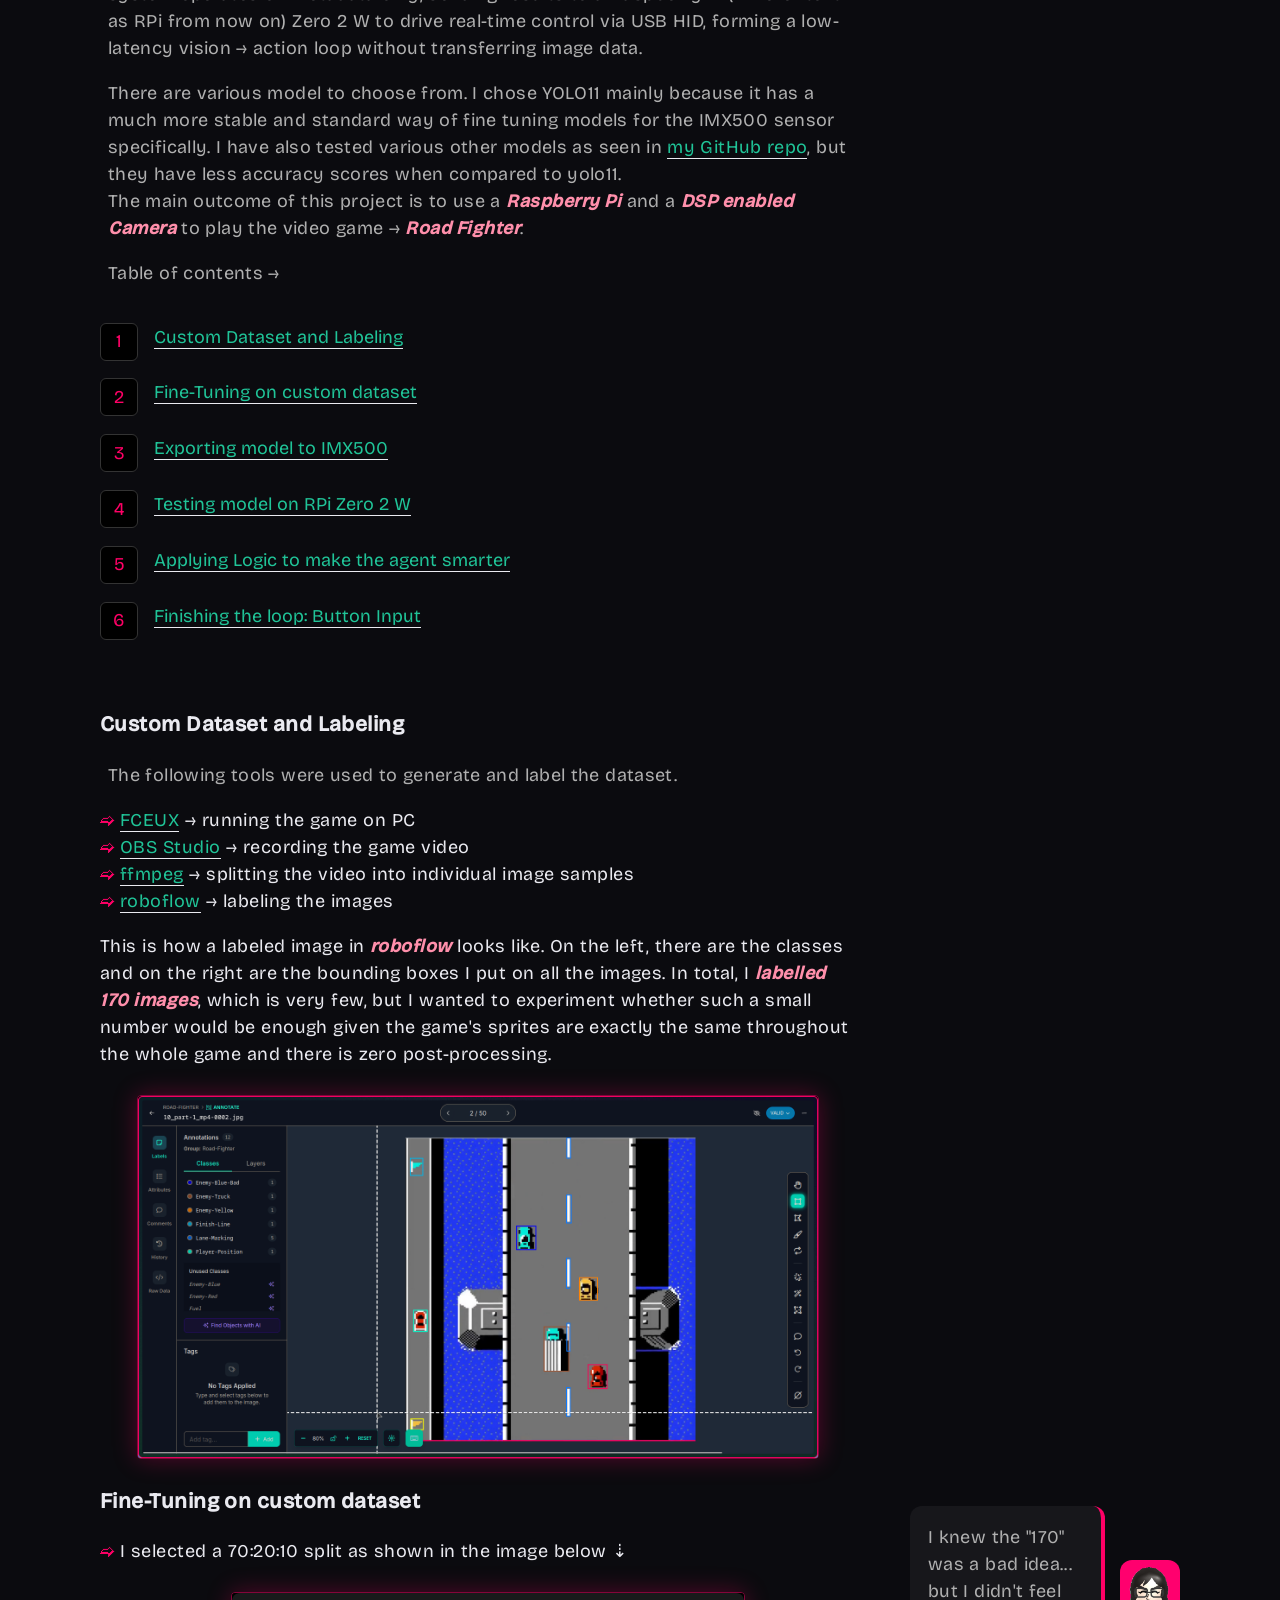
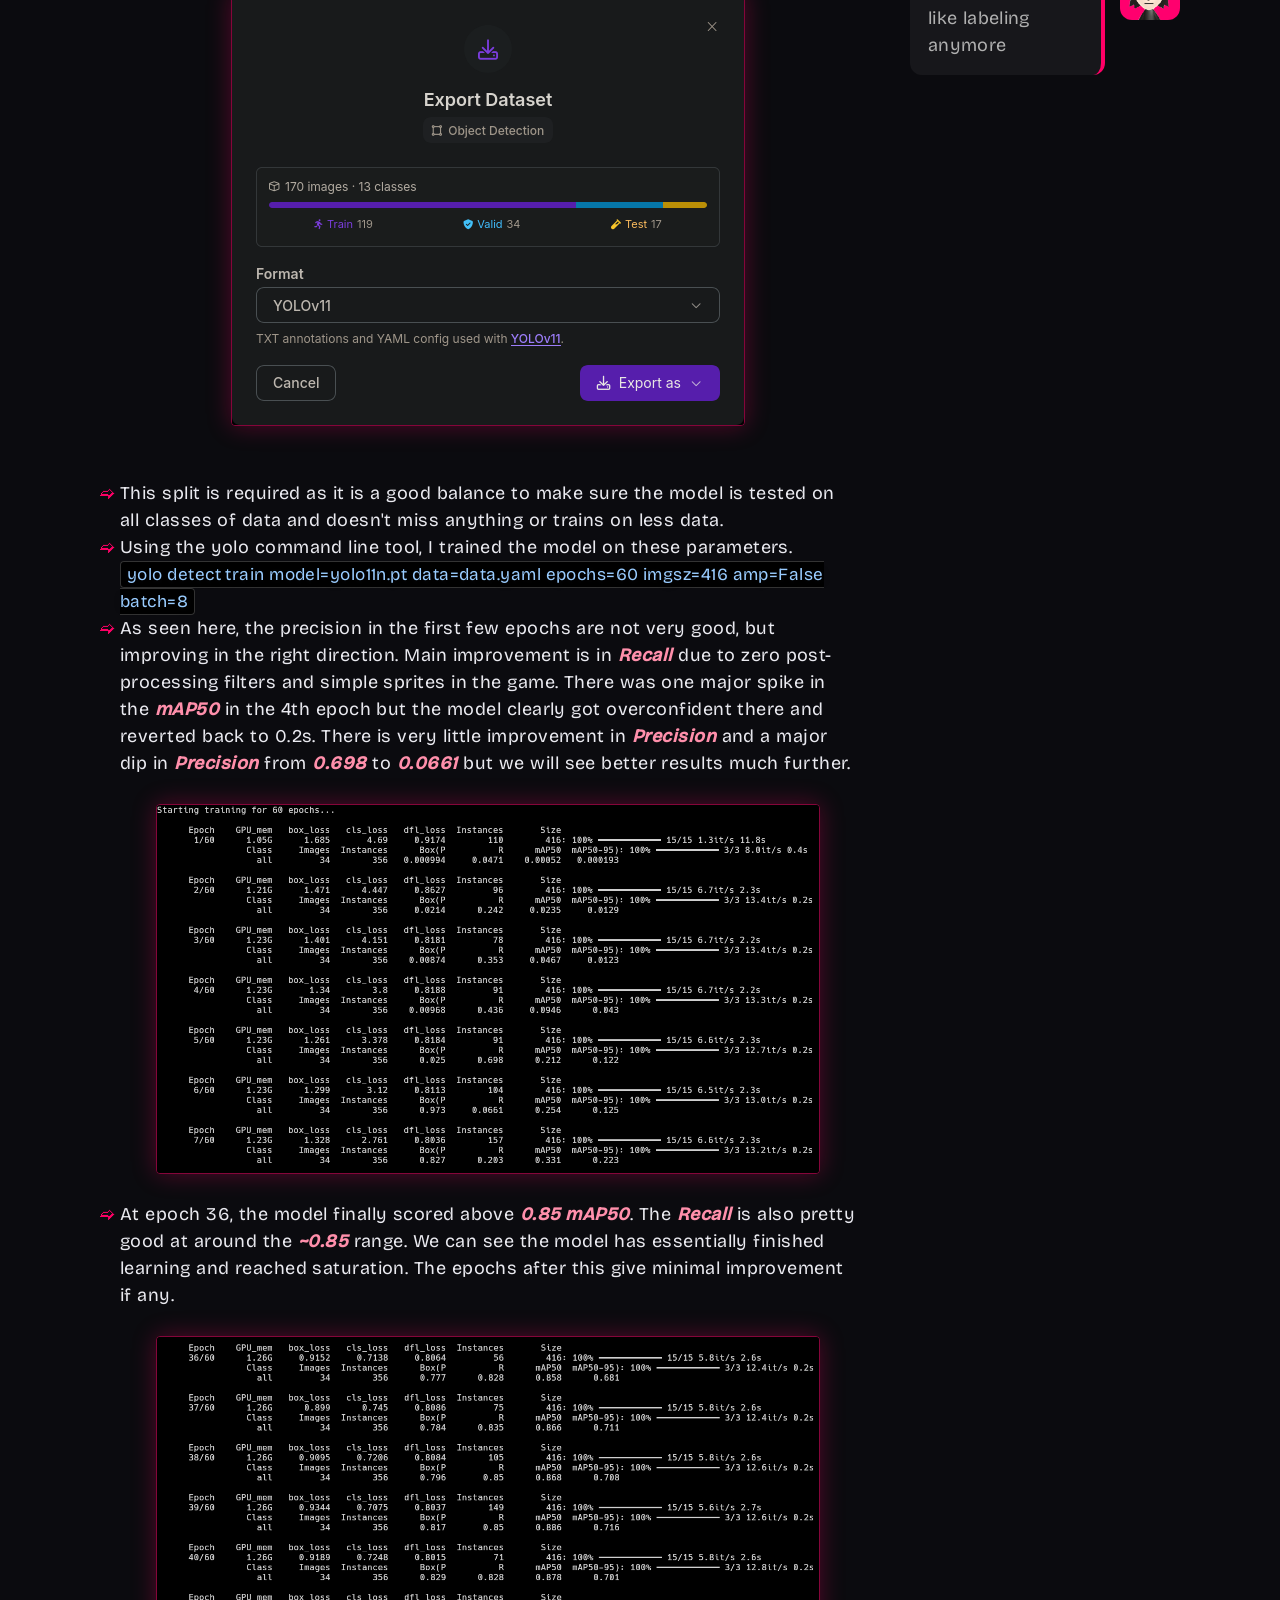
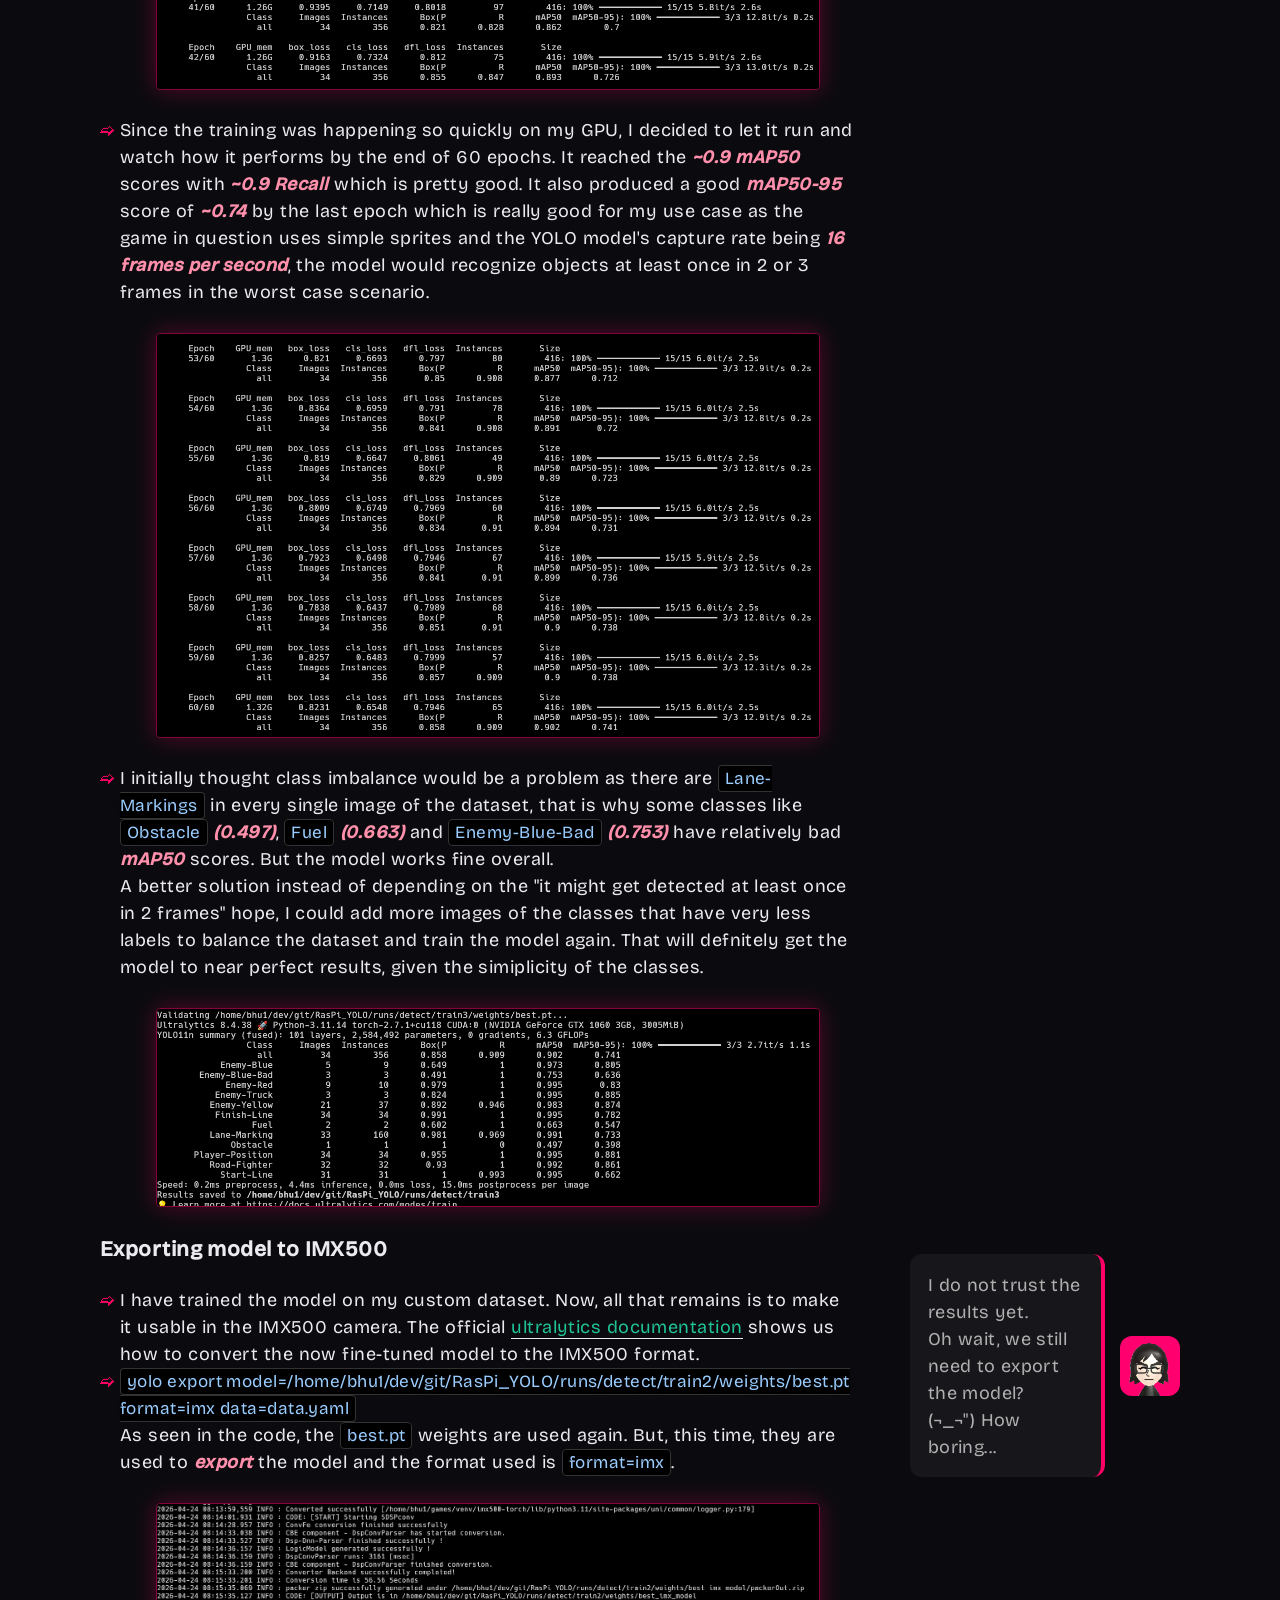
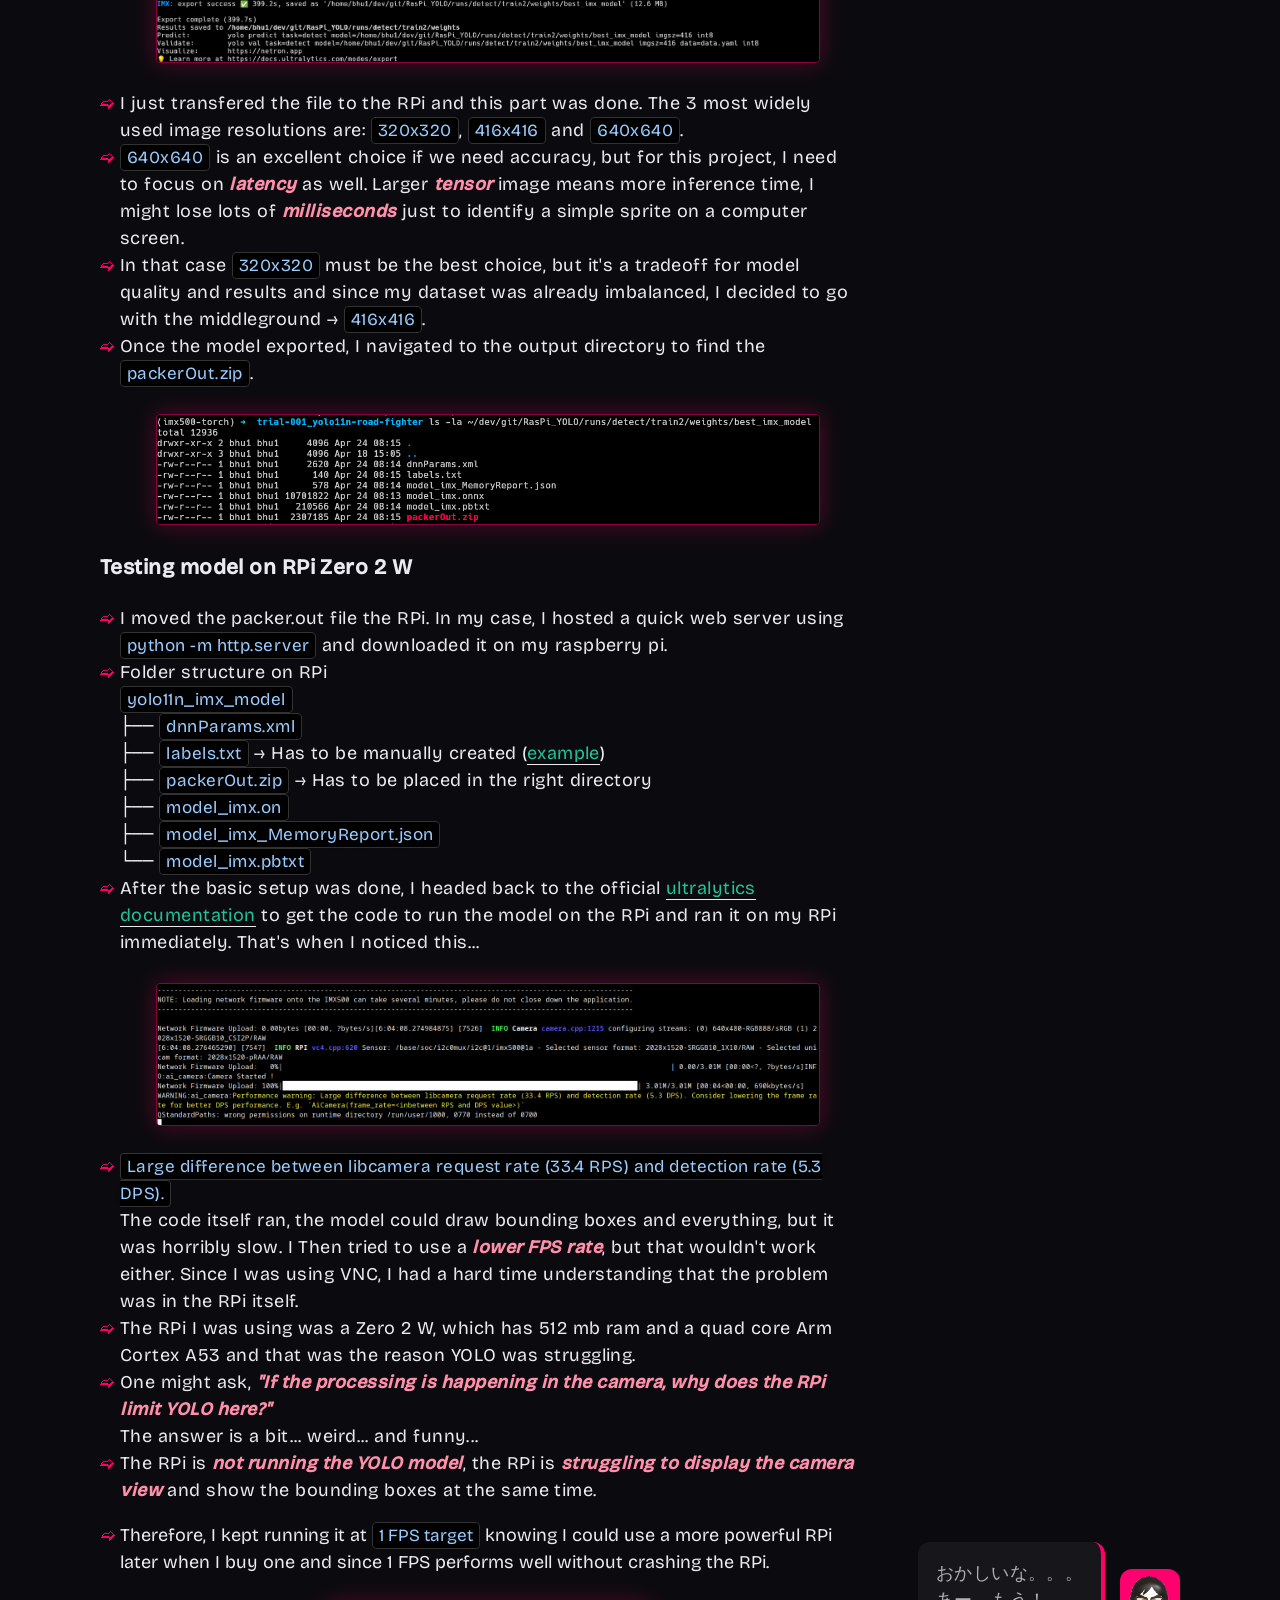
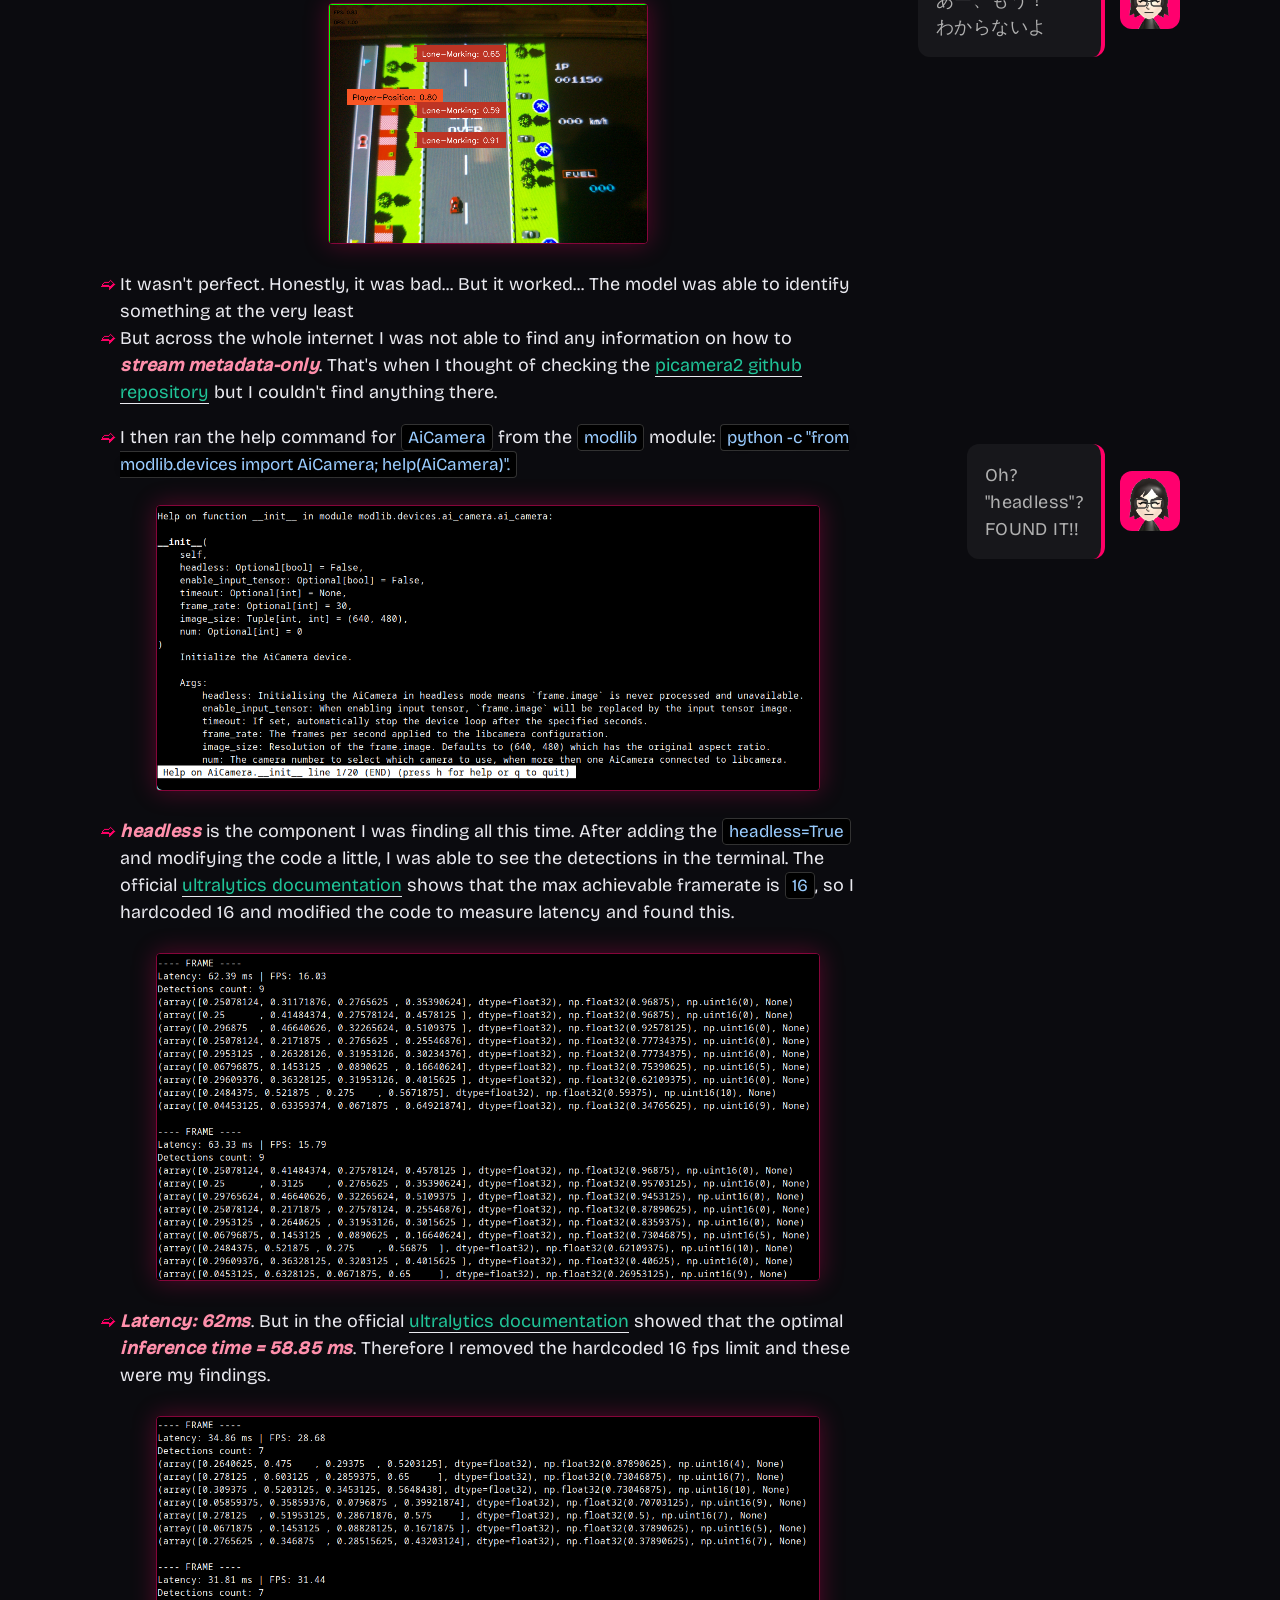
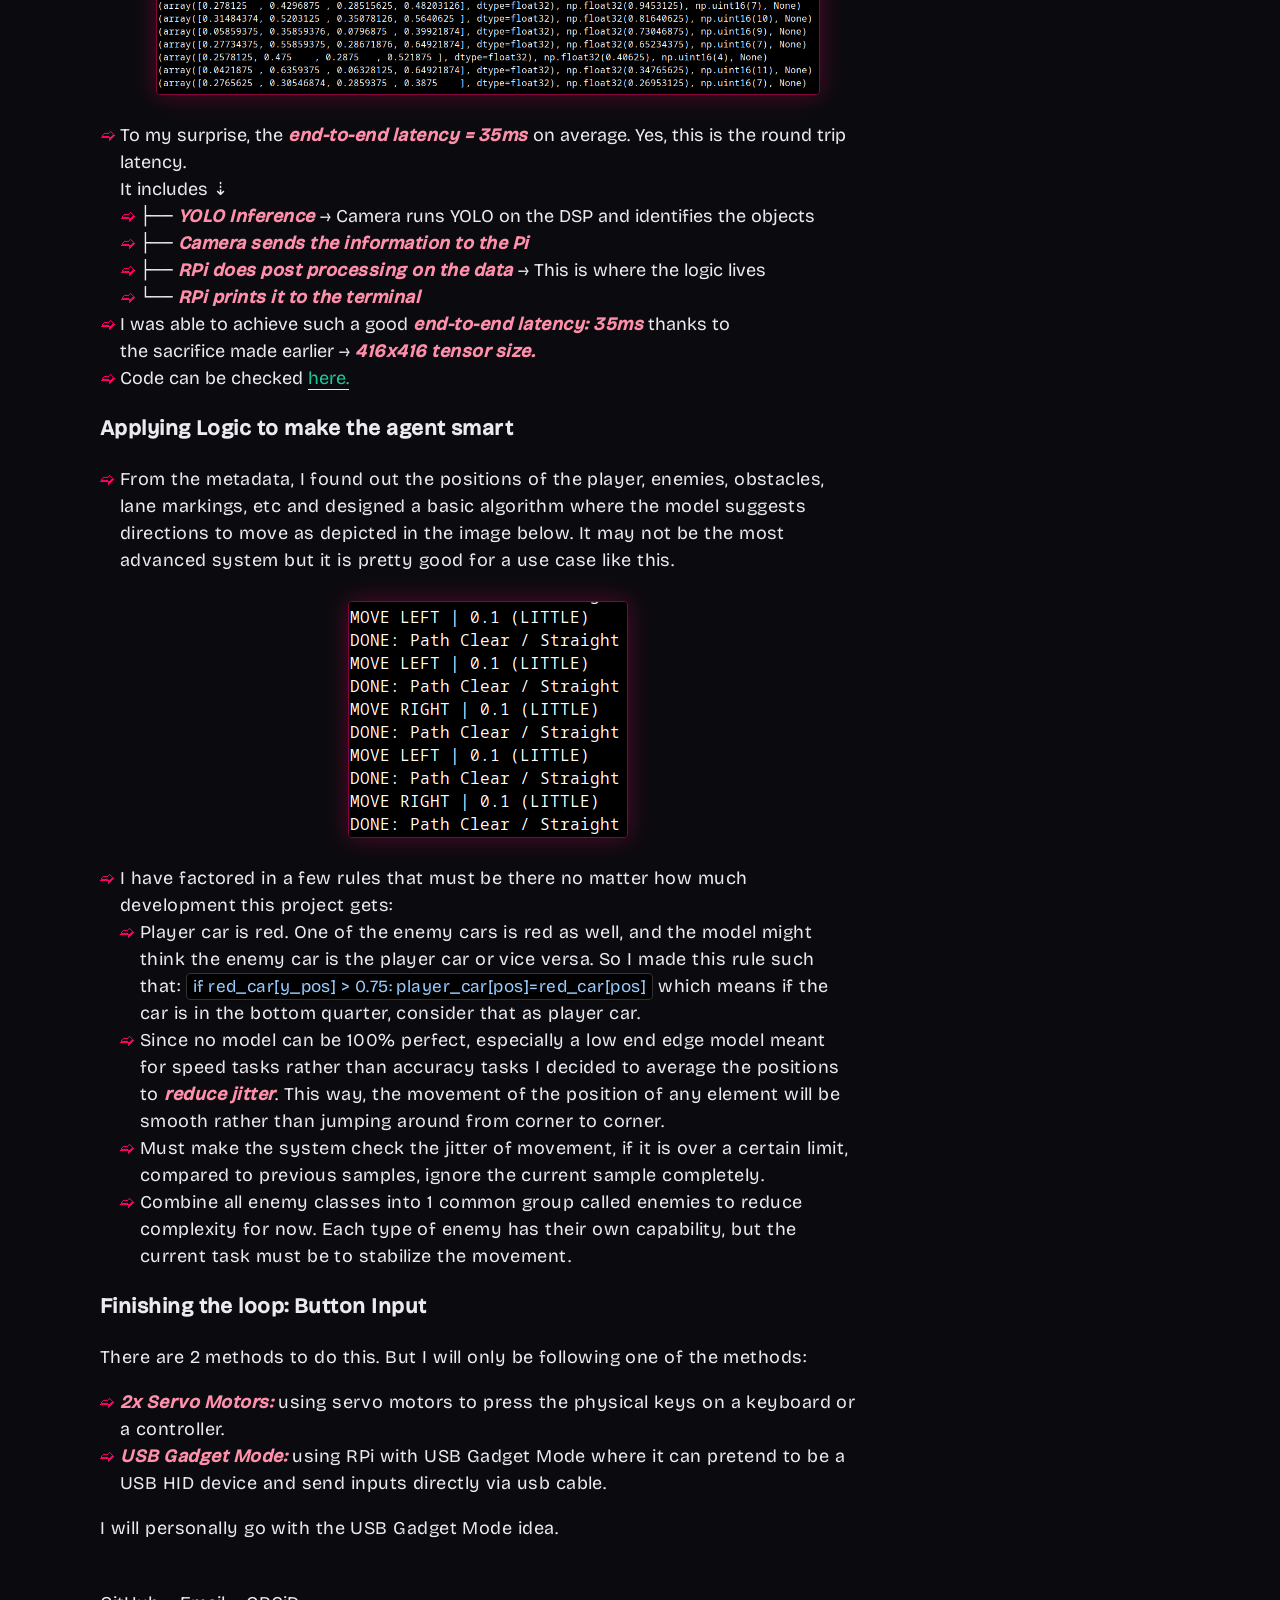
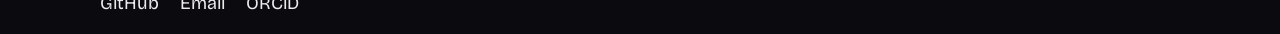
==== commit cfdf8927: "some more uiux fixes" ====
--- a/projects/edge_vision_pipeline_imx500_metadata_real_time_control/index.html
+++ b/projects/edge_vision_pipeline_imx500_metadata_real_time_control/index.html
@@ -148,12 +148,12 @@
           <img class="doc" src="./14.png"></li>
         <li>To my surprise, the <mark>end-to-end latency = 35ms</mark> on average. Yes, this is the round trip latency.<br>
           It includes ⇣
-          <ol>
+          <ul>
             <li>├── <mark>YOLO Inference</mark> → Camera runs YOLO on the DSP and identifies the objects</li>
             <li>├── <mark>Camera sends the information to the Pi</mark></li>
             <li>├── <mark>RPi does post processing on the data</mark> → This is where the logic lives</li>
             <li>└── <mark>RPi prints it to the terminal</mark></li>
-          </ol>
+          </ul>
         </li>
         <li>I was able to achieve such a good <mark>end-to-end latency: 35ms</mark> thanks to <br>
           the sacrifice made earlier → <mark>416x416 tensor size.</mark></li>
@@ -166,22 +166,22 @@
         <li>From the metadata, I found out the positions of the player, enemies, obstacles, lane markings, etc and designed a basic algorithm where the model suggests directions to move as depicted in the image below. It may not be the most advanced system but it is pretty good for a use case like this.
         <img class="doc" src="./15.png"></li>
         <li>I have factored in a few rules that must be there no matter how much development this project gets:</li>
-        <ol>
+        <ul>
           <li>Player car is red. One of the enemy cars is red as well, and the model might think the enemy car is the player car or vice versa. So I made this rule such that: <code>if red_car[y_pos] > 0.75: player_car[pos]=red_car[pos]</code> which means if the car is in the bottom quarter, consider that as player car.</li>
           <li>Since no model can be 100% perfect, especially a low end edge model meant for speed tasks rather than accuracy tasks I decided to average the positions to <mark>reduce jitter</mark>. This way, the movement of the position of any element will be smooth rather than jumping around from corner to corner.</li>
           <li>Must make the system check the jitter of movement, if it is over a certain limit, compared to previous samples, ignore the current sample completely.</li>
           <li>Combine all enemy classes into 1 common group called enemies to reduce complexity for now. Each type of enemy has their own capability, but the current task must be to stabilize the movement.</li>
-        </ol>
+        </ul>
       </ul>
     </section>
 
     <section id="section06">
       <h3>Finishing the loop: Button Input</h3>
        There are 2 methods to do this. But I will only be following one of the methods:
-       <ol>
+       <ul>
          <li><mark>2x Servo Motors:</mark> using servo motors to press the physical keys on a keyboard or a controller.</li>
          <li><mark>USB Gadget Mode:</mark> using RPi with USB Gadget Mode where it can pretend to be a USB HID device and send inputs directly via usb cable.</li>
-       </ol>
+       </ul>
        I will personally go with the USB Gadget Mode idea.
     </section>
 
--- a/assets/styles/styles.css
+++ b/assets/styles/styles.css
@@ -584,6 +584,42 @@
 
 ol {
   line-height: 1.5;
+  list-style: none;
+  counter-reset: counter;
+  padding-left: 10px;
+  padding-left: 0;
+  margin: 2rem 0;
+}
+
+ol li {
+  counter-increment: counter;
+  position: relative;
+  padding-left: 3rem;
+  margin-bottom: 1.5rem;
+  line-height: 1.6;
+  color: var(--muted);/
+}
+
+ol li::before {
+  content: counter(counter);
+  position: absolute;
+  left: 0;
+  top: 0;
+  
+  width: 2rem;
+  height: 2rem;
+  
+  display: flex;
+  align-items: center;
+  justify-content: center;
+  background: var(--bg-code);
+  color: var(--accent);
+  border: 1px solid #333;
+  border-radius: 6px;
+}
+
+ol li:hover::before {
+  border-color: var(--peach);
 }
 
 .toc-list {
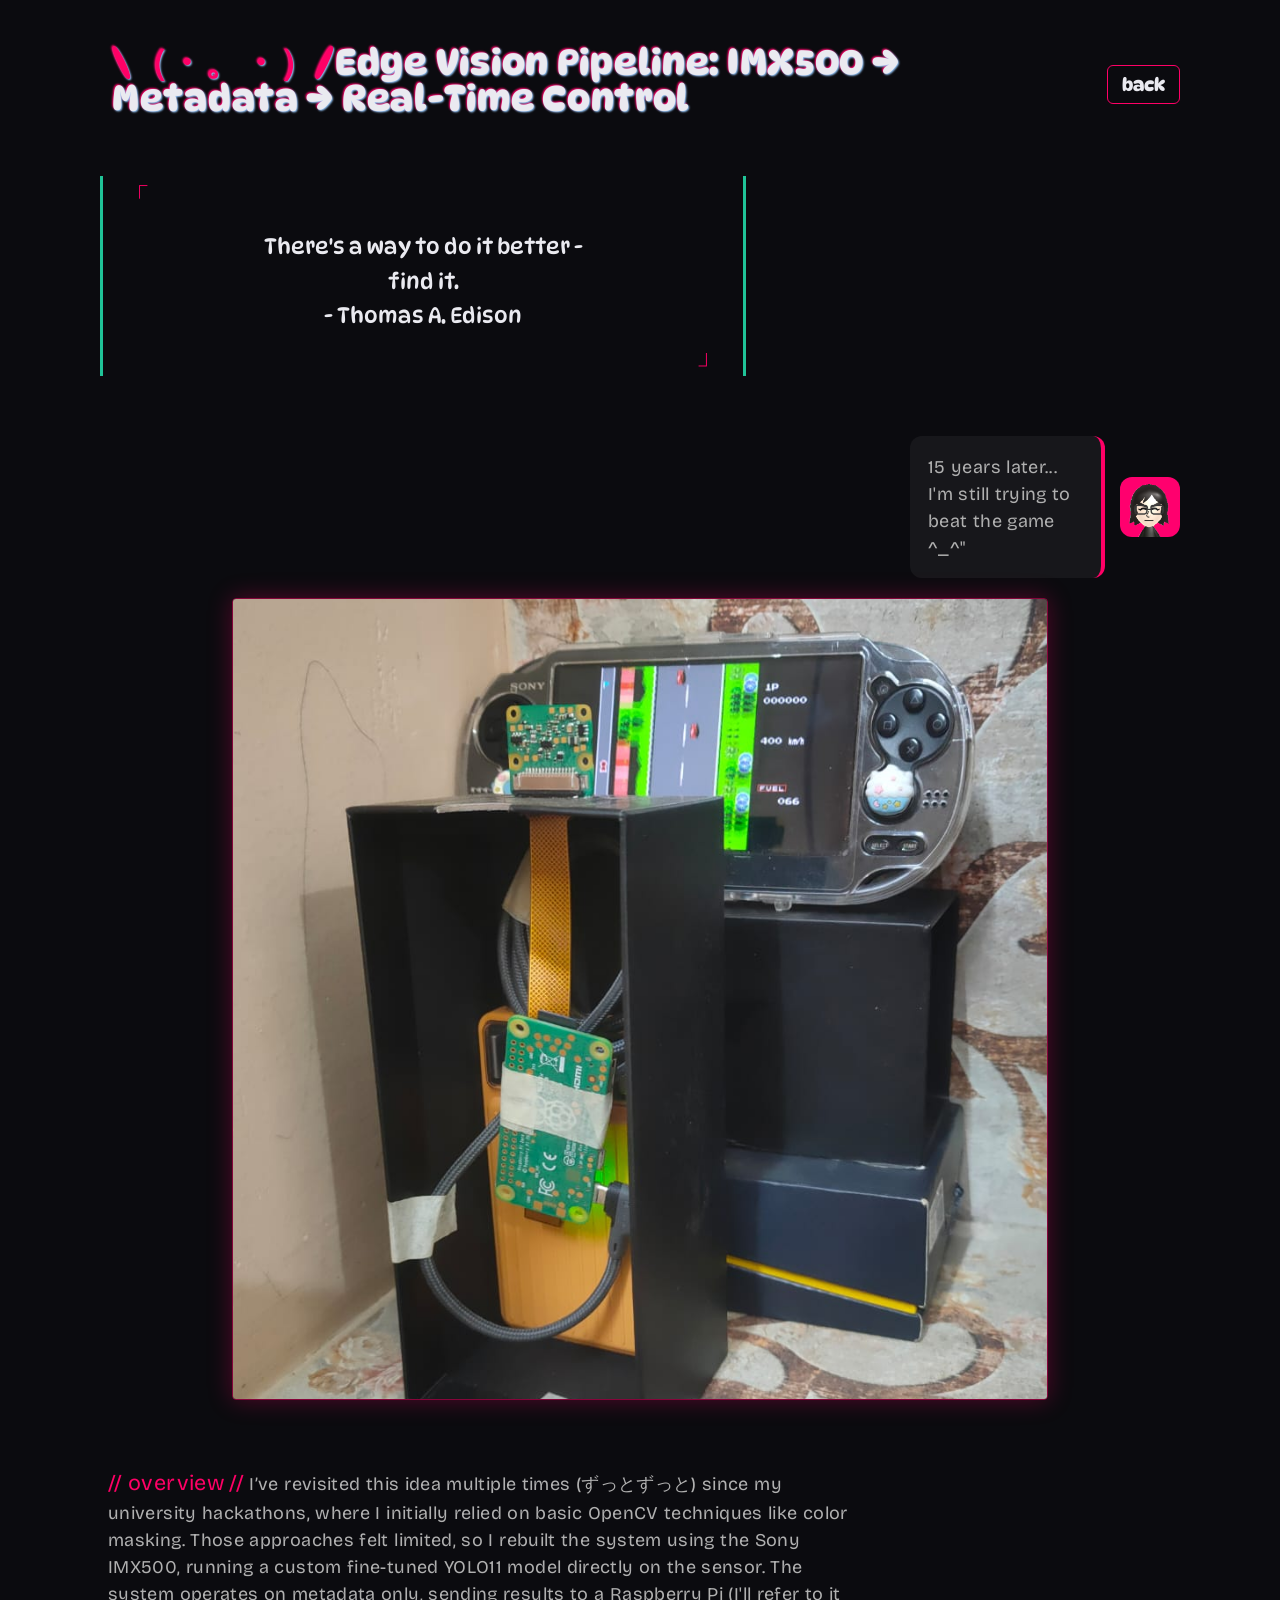
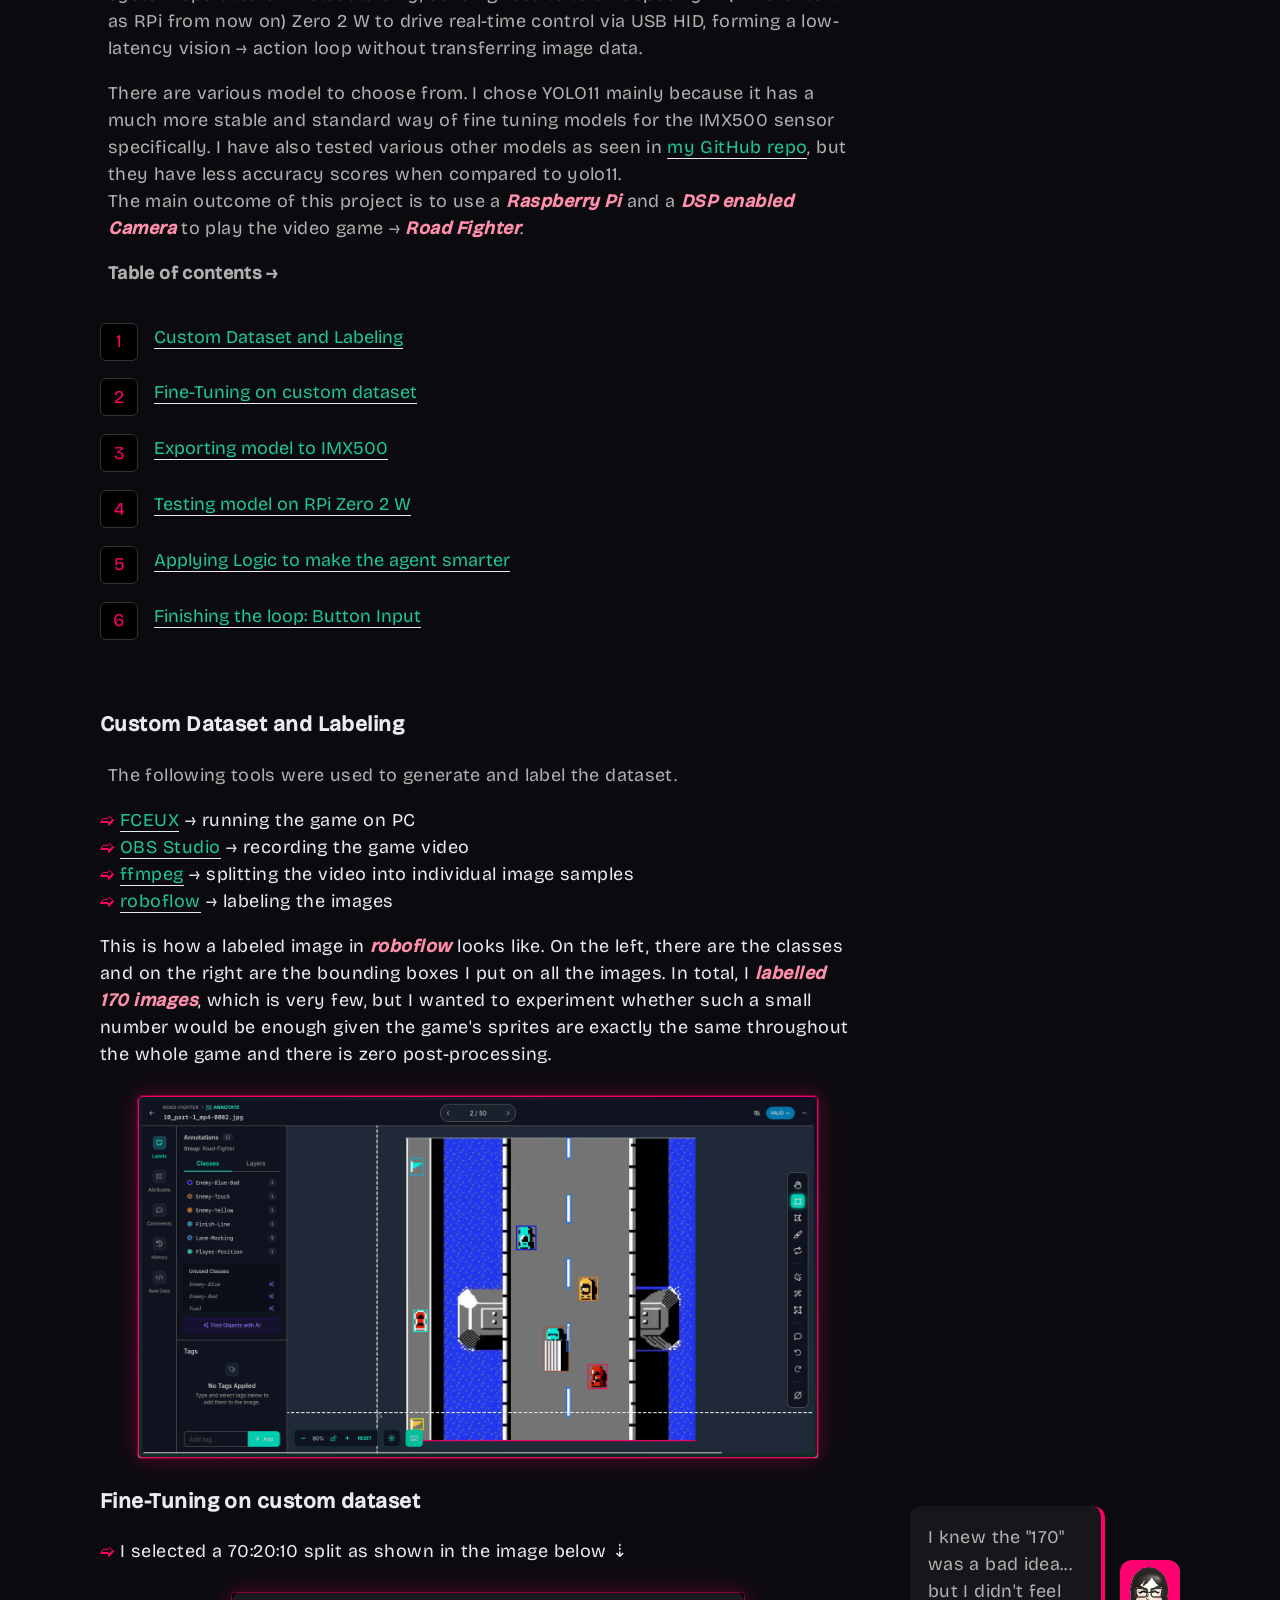
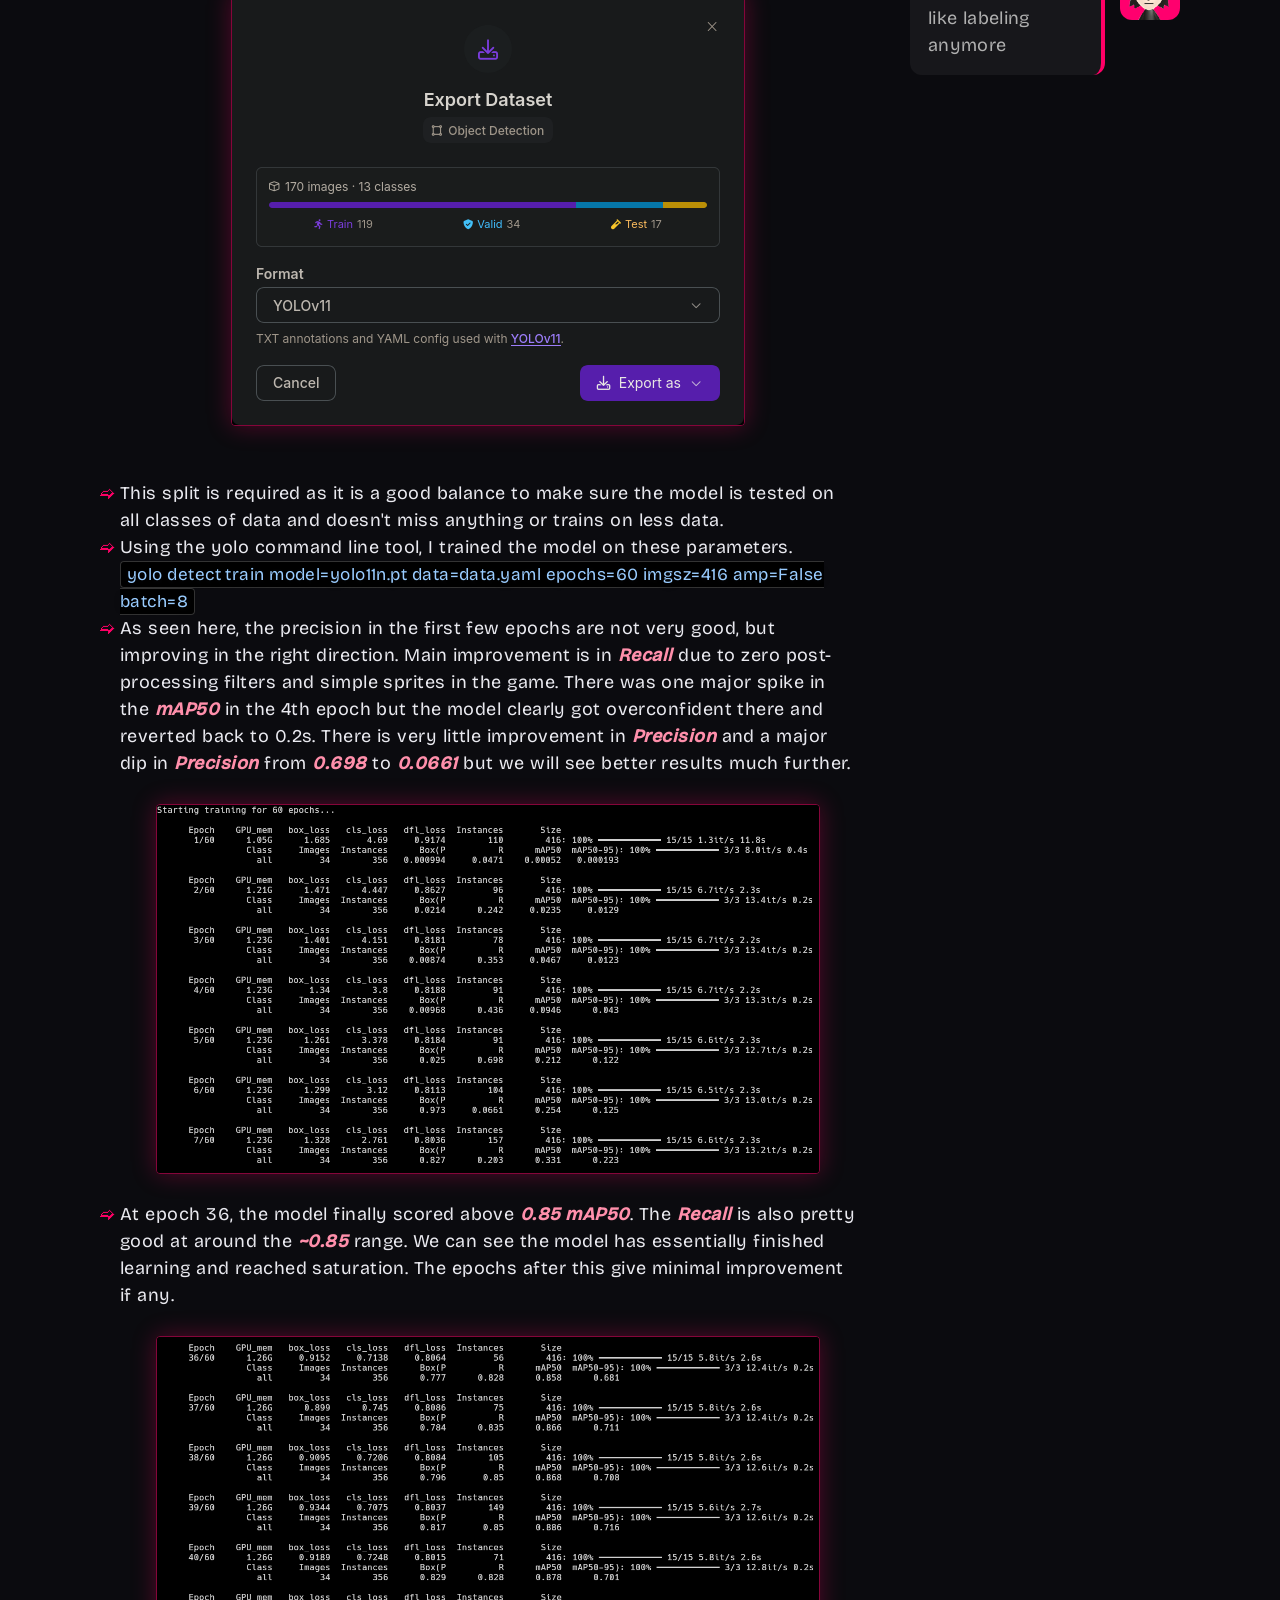
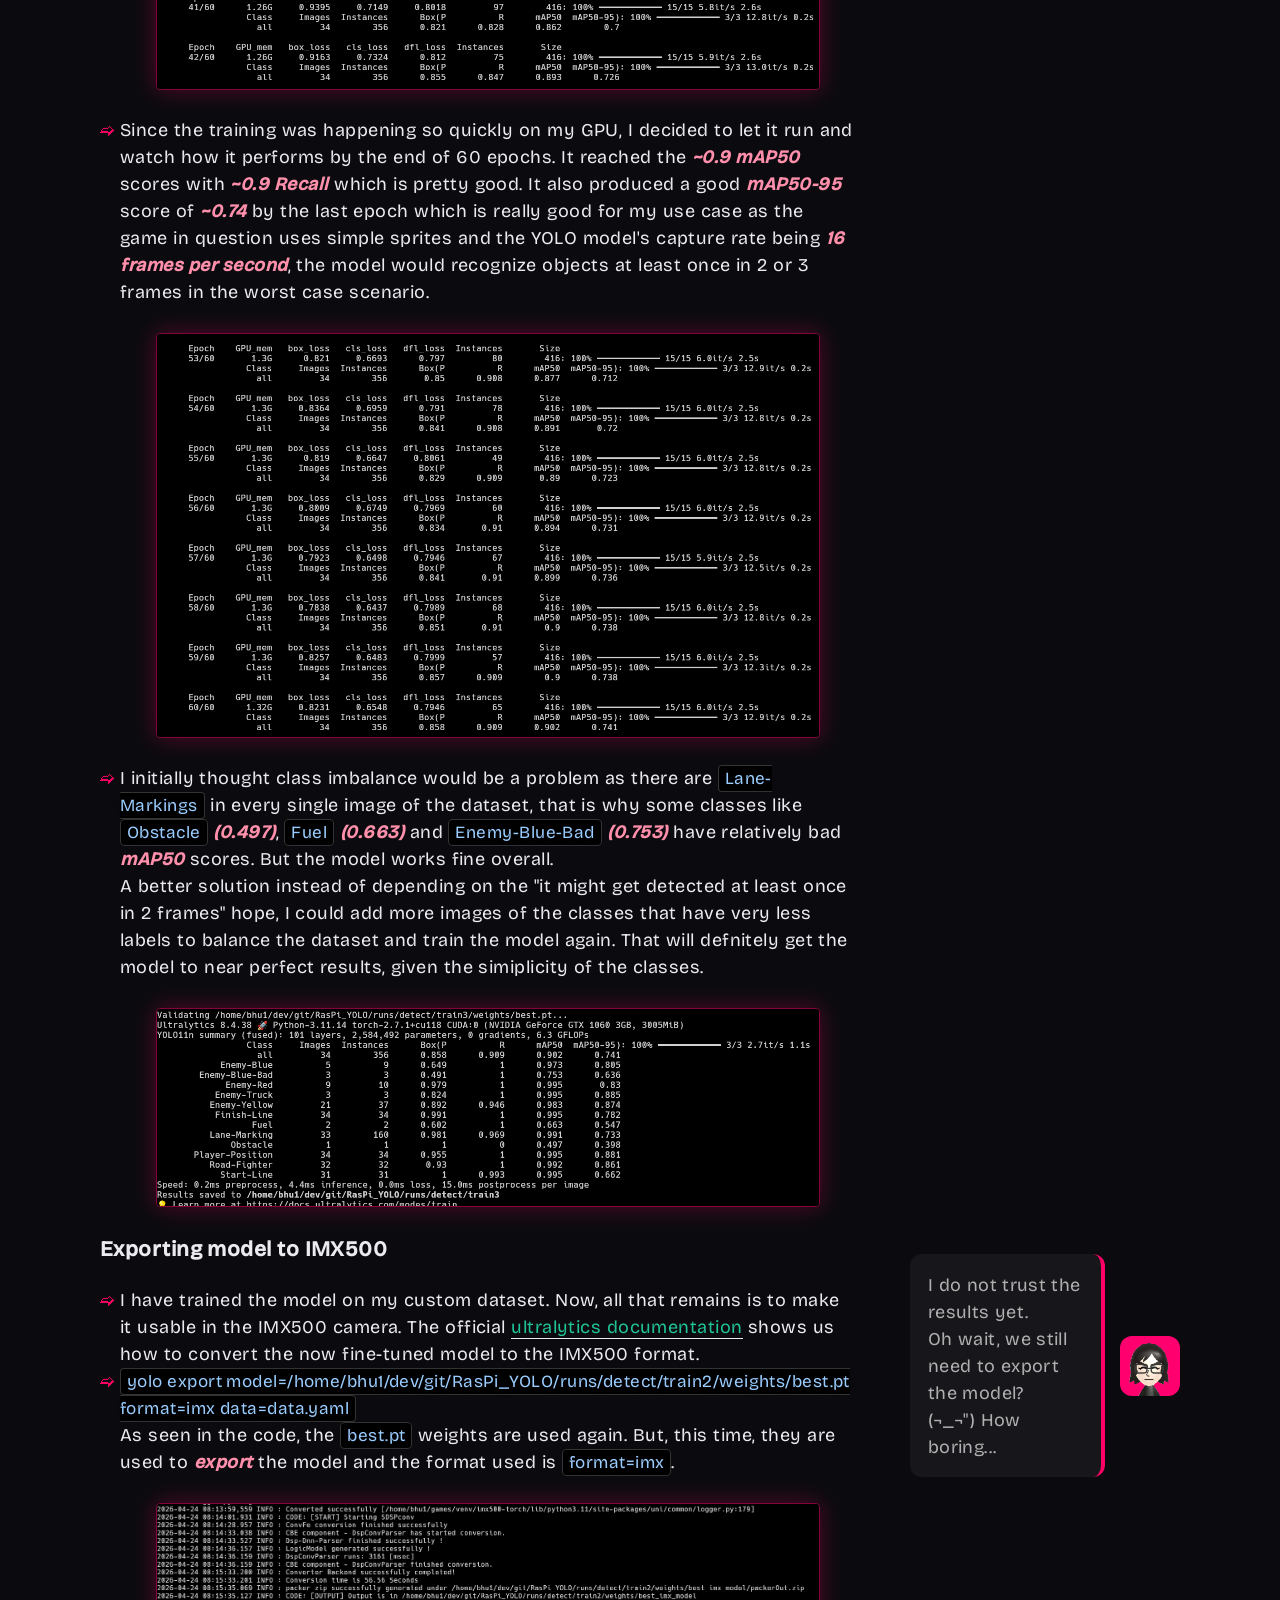
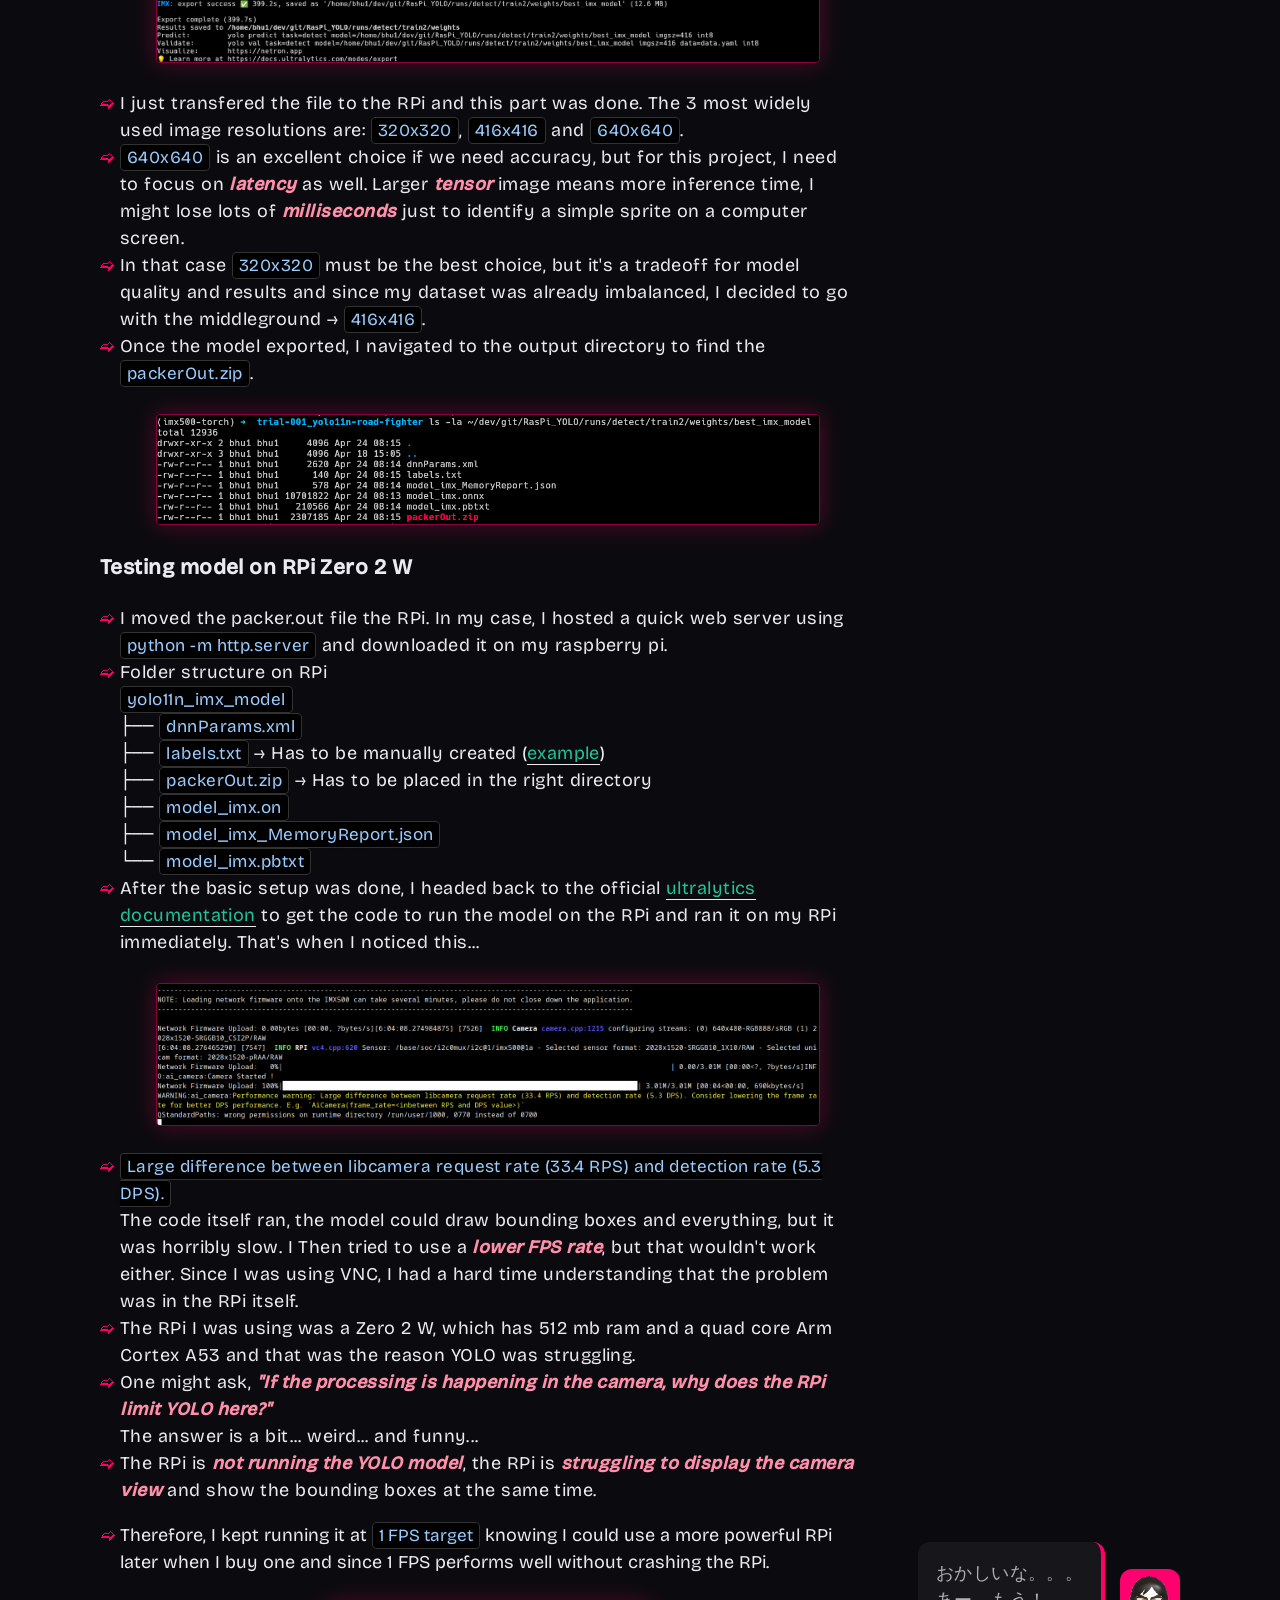
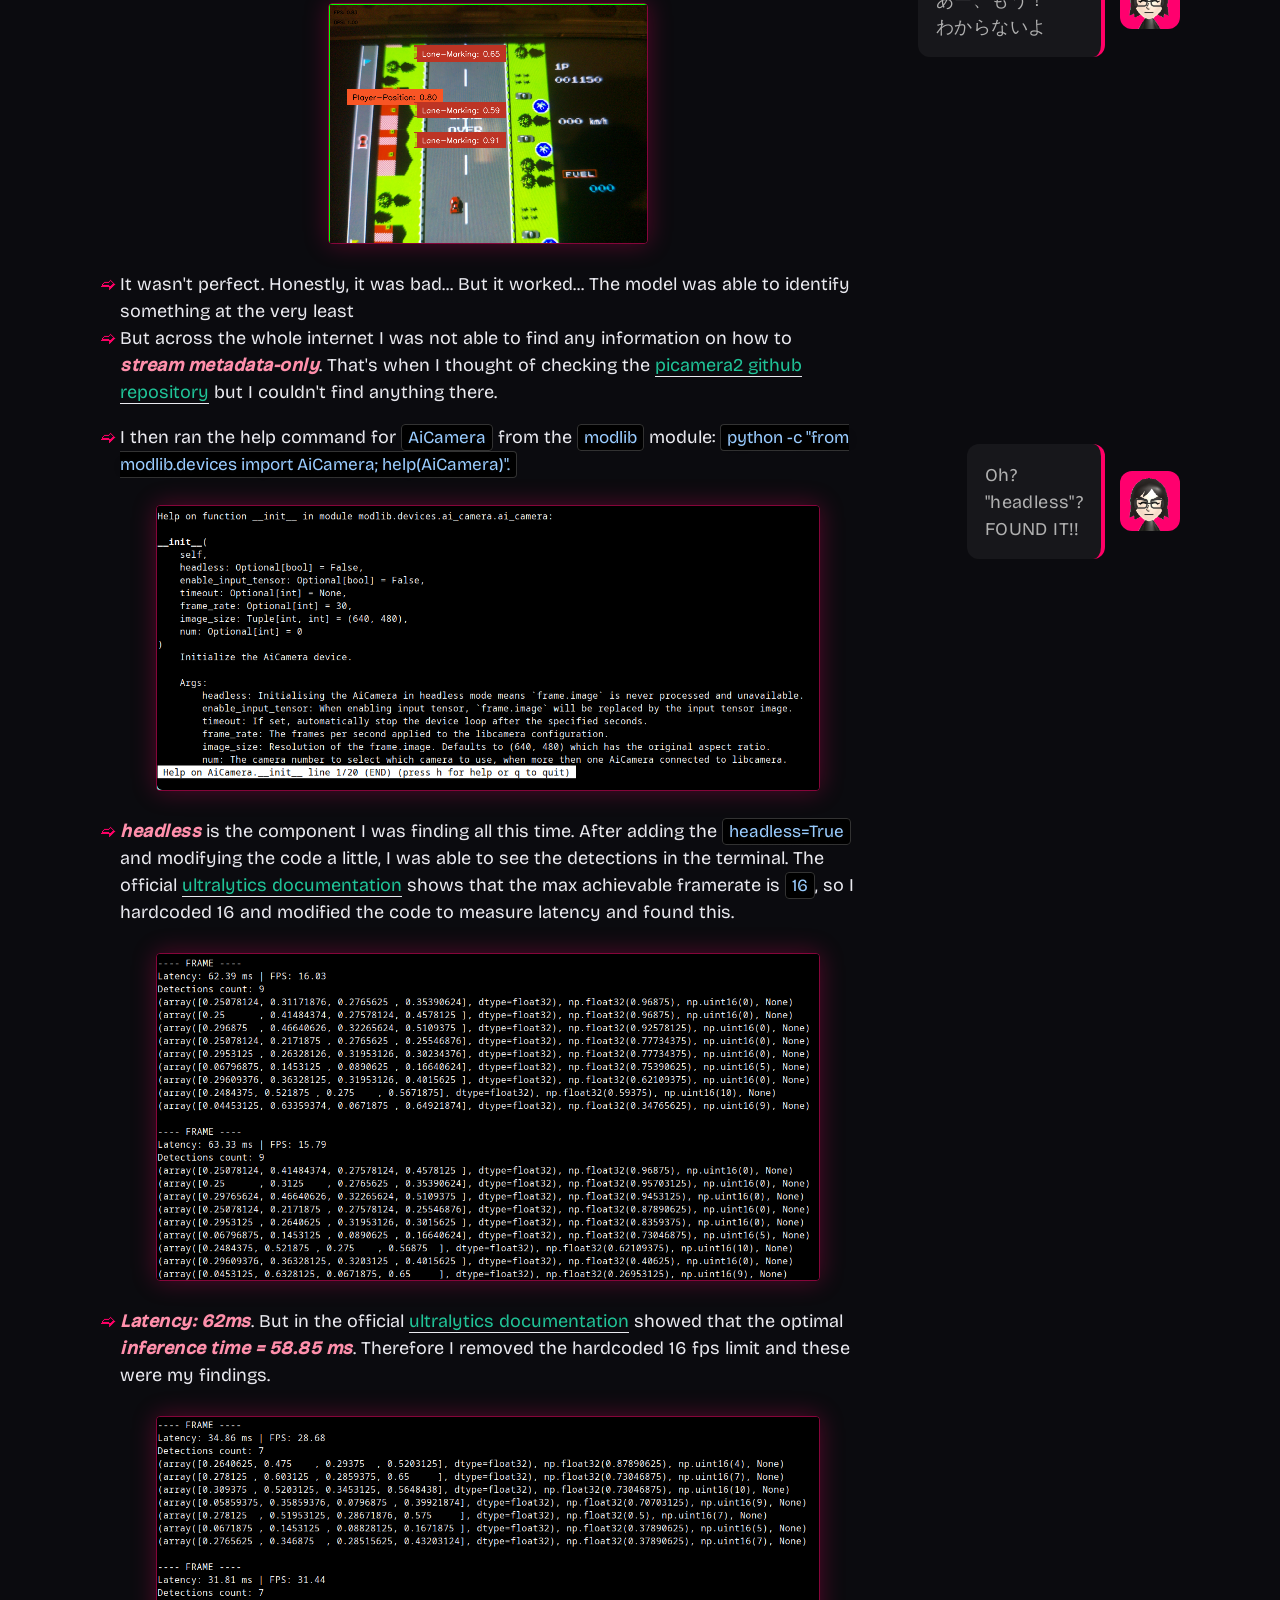
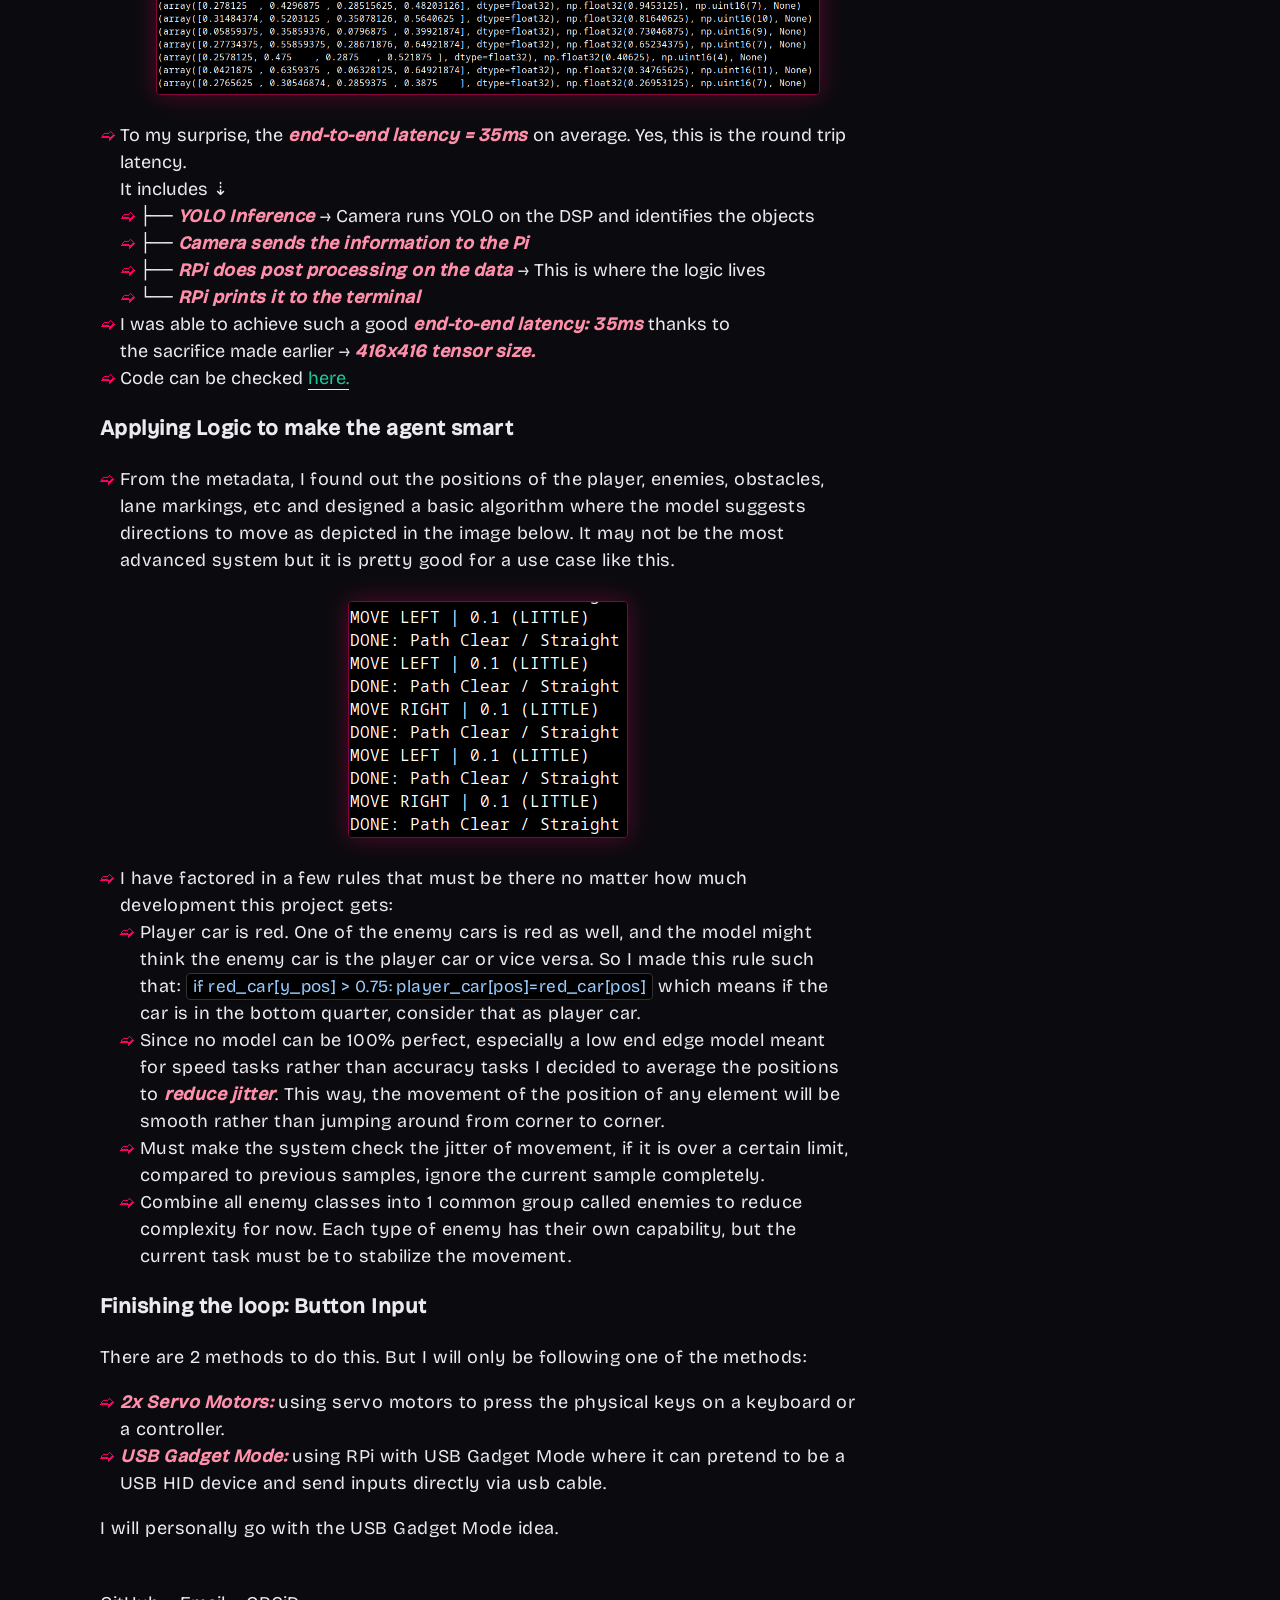
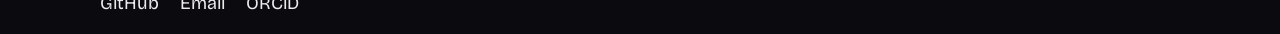
==== commit b93444fa: "some more uiux fixes" ====
--- a/projects/edge_vision_pipeline_imx500_metadata_real_time_control/index.html
+++ b/projects/edge_vision_pipeline_imx500_metadata_real_time_control/index.html
@@ -33,7 +33,7 @@
       <p>There are various model to choose from. I chose YOLO11 mainly because it has a much more stable and standard way of fine tuning models for the IMX500 sensor specifically. I have also tested various other models as seen in <a class="links2" href="https://github.com/bhu1-103/imx-500/blob/main/README.md">my GitHub repo</a>, but they have less accuracy scores when compared to yolo11.<br>
       The main outcome of this project is to use a <mark>Raspberry Pi</mark> and a <mark>DSP enabled Camera</mark> to play the video game → <mark>Road Fighter</mark>.
       </p>
-      <p>Table of contents →</p>
+      <p><strong>Table of contents →</strong></p>
       <ol>
         <li><a class="links2" href="#section01">Custom Dataset and Labeling</a></li>
         <li><a class="links2" href="#section02">Fine-Tuning on custom dataset</a></li>
